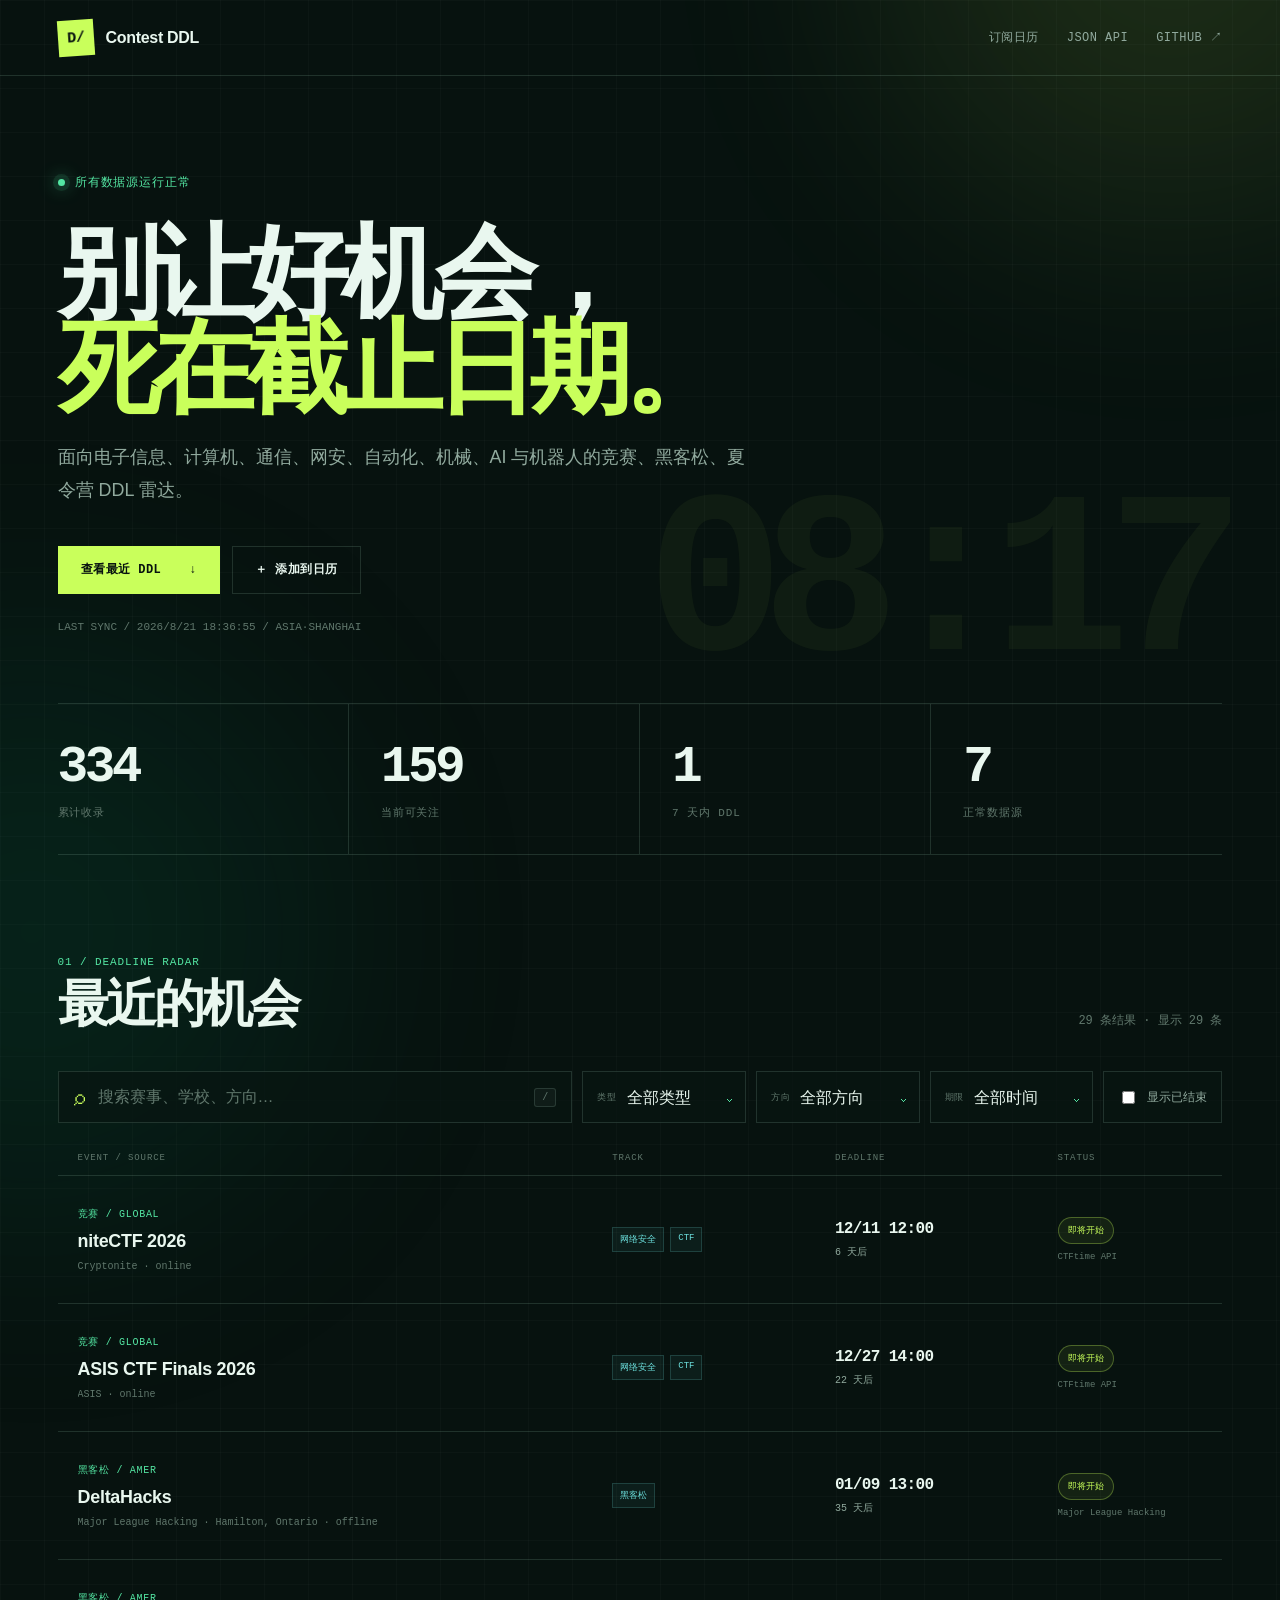
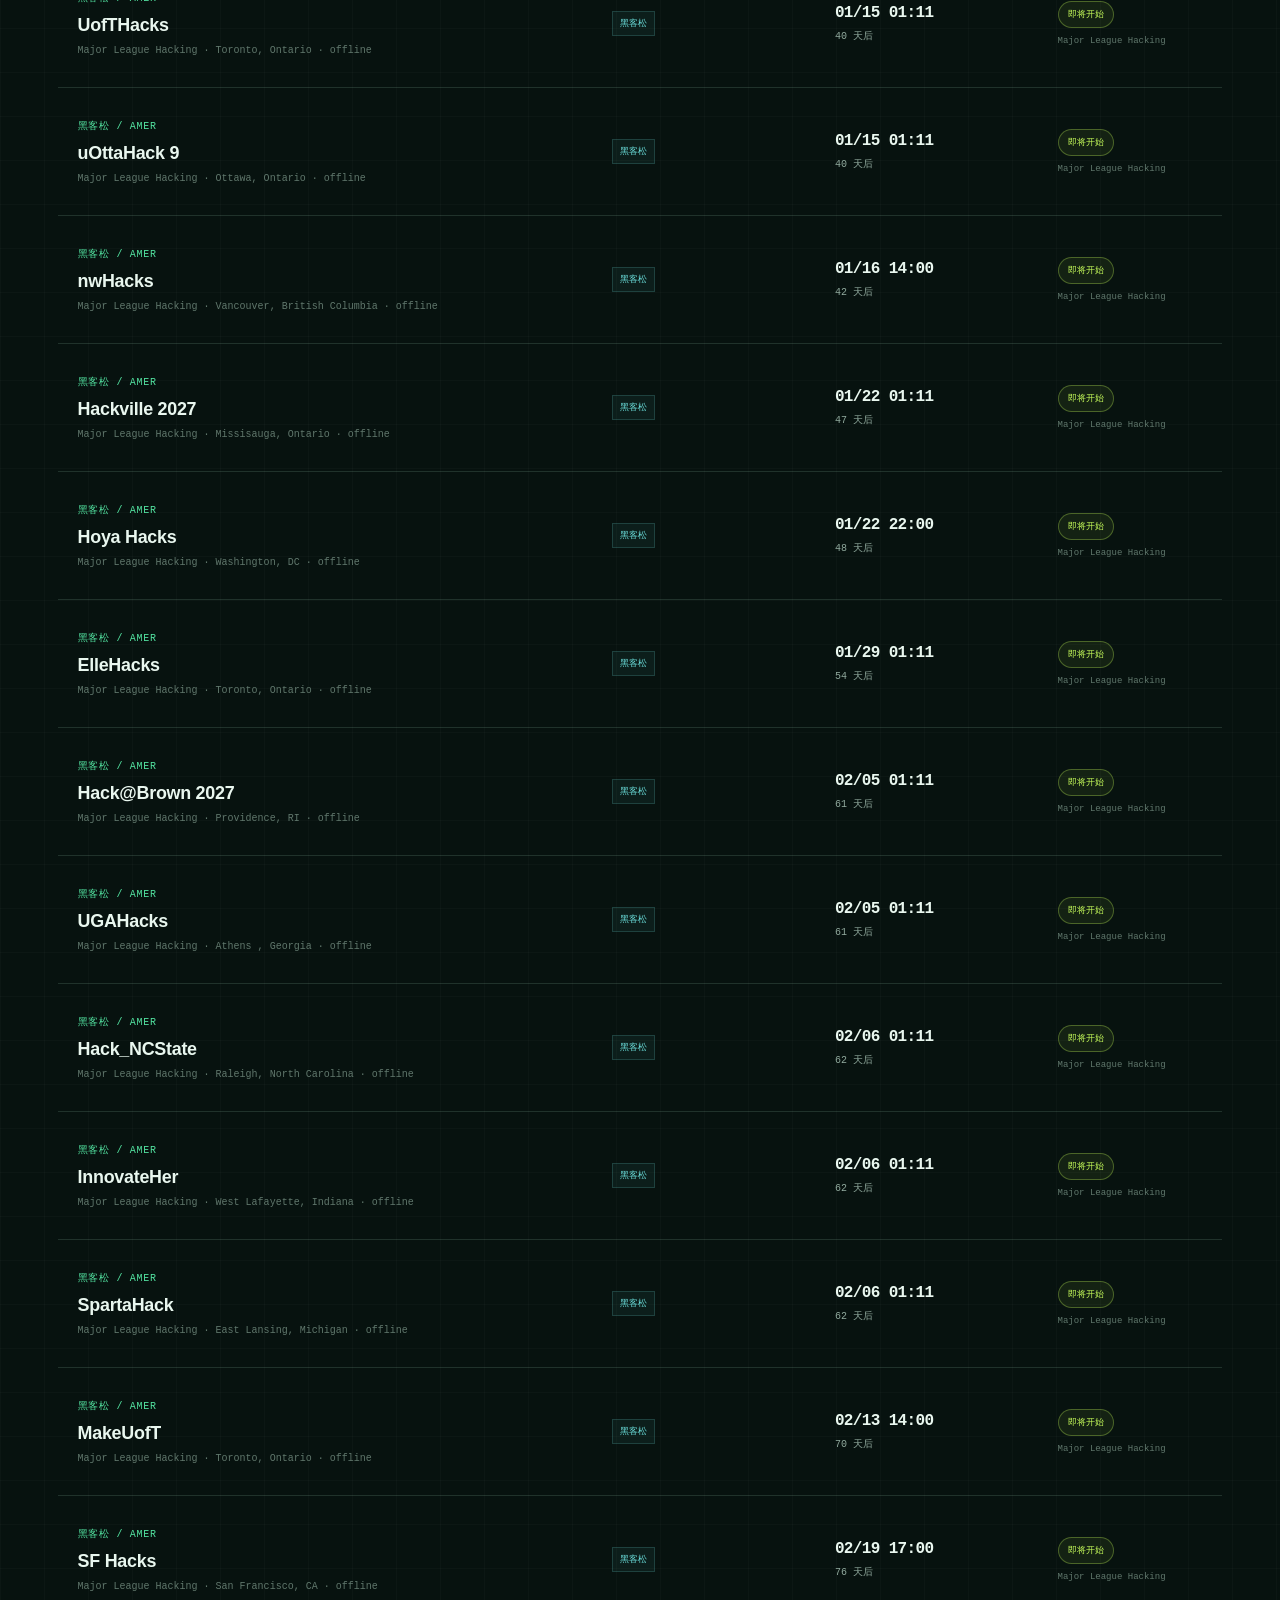
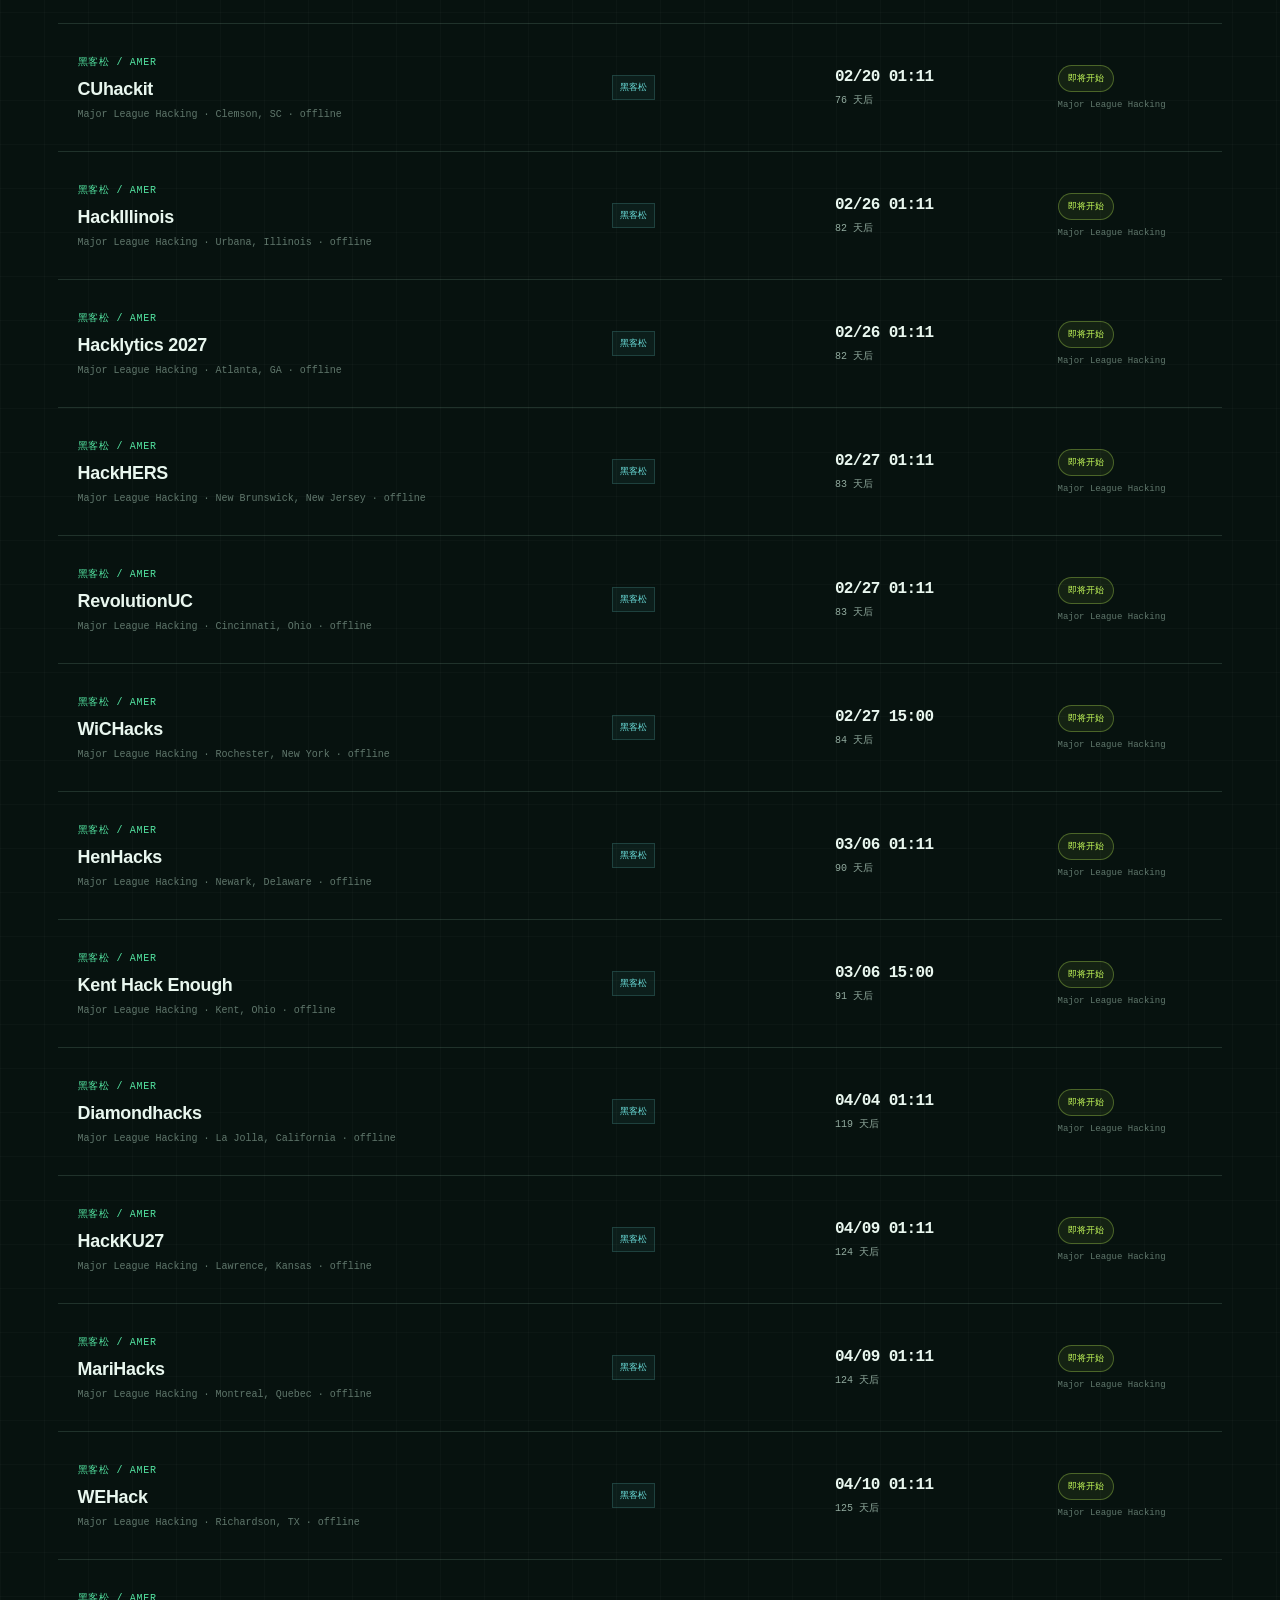
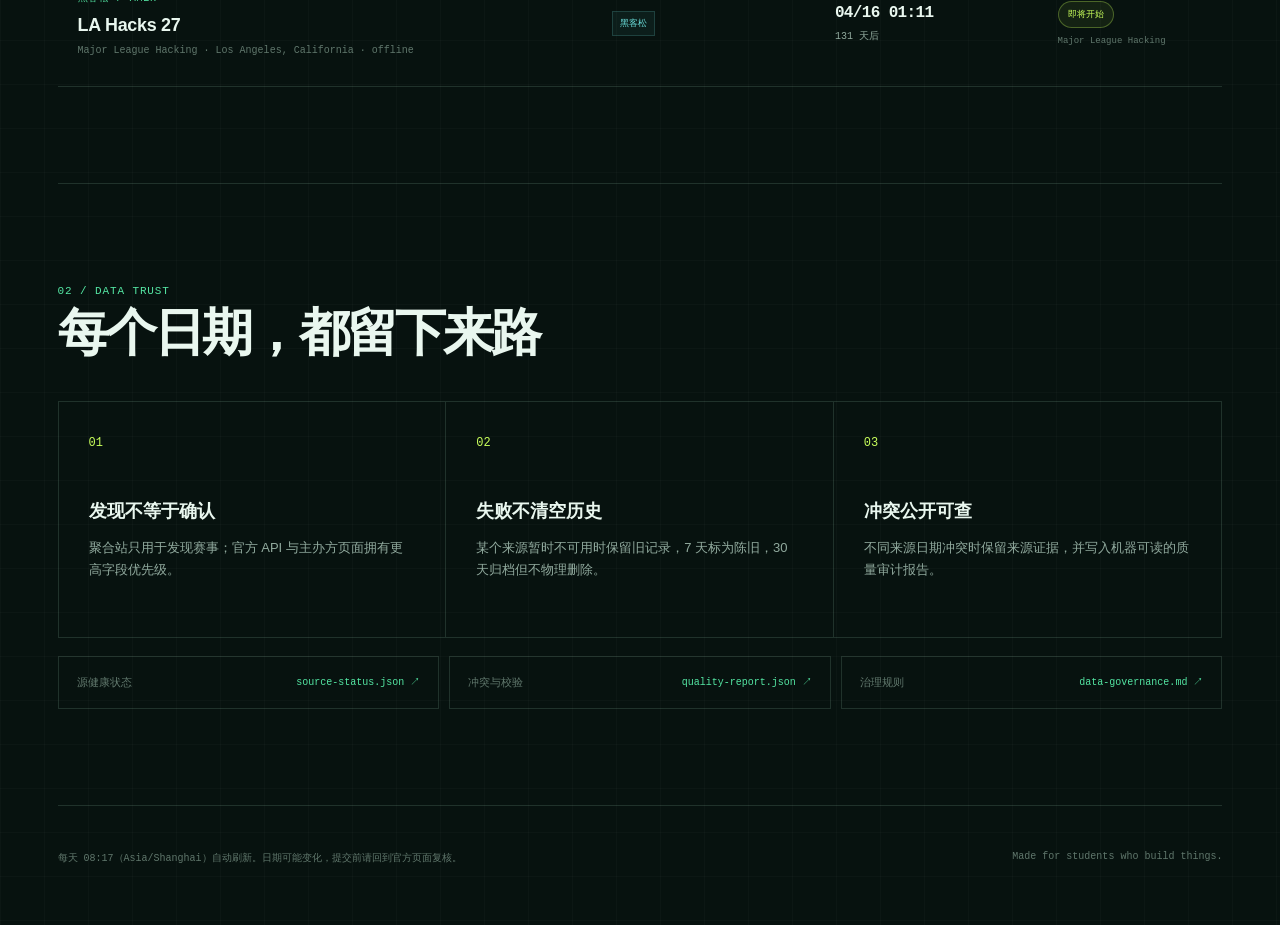
==== index.html @ b9a26fd8 "feat: launch daily contest deadline radar" ====
<!doctype html>
<html lang="zh-CN">
<head>
  <meta charset="utf-8">
  <meta name="viewport" content="width=device-width, initial-scale=1">
  <meta name="description" content="大学生工科竞赛、黑客松、保研夏令营与预推免 DDL 聚合日历，每日自动更新。">
  <meta name="theme-color" content="#071b16">
  <title>Contest DDL — 工科生的截止日期雷达</title>
  <link rel="icon" href="./assets/favicon.svg" type="image/svg+xml">
  <link rel="stylesheet" href="./assets/style.css">
</head>
<body>
  <div class="ambient ambient-a" aria-hidden="true"></div>
  <div class="ambient ambient-b" aria-hidden="true"></div>
  <header class="topbar">
    <a class="brand" href="./" aria-label="Contest DDL 首页">
      <span class="brand-mark">D/</span>
      <span>Contest DDL</span>
    </a>
    <nav class="top-actions" aria-label="快捷链接">
      <a href="./data/competitions.ics">订阅日历</a>
      <a href="./data/competitions.json">JSON API</a>
      <a href="https://github.com/Nemoyuzx/contest-ddl" target="_blank" rel="noreferrer">GitHub ↗</a>
    </nav>
  </header>

  <main>
    <section class="hero">
      <div class="eyebrow"><span class="live-dot"></span><span id="healthText">正在连接数据源</span></div>
      <h1>别让好机会，<br><em>死在截止日期。</em></h1>
      <p>面向电子信息、计算机、通信、网安、自动化、机械、AI 与机器人的竞赛、黑客松、夏令营 DDL 雷达。</p>
      <div class="hero-actions">
        <a class="button button-primary" href="#events">查看最近 DDL <span>↓</span></a>
        <a class="button button-ghost" href="./data/competitions.ics">＋ 添加到日历</a>
      </div>
      <div class="updated" id="updatedAt">数据载入中…</div>
    </section>

    <section class="metrics" aria-label="数据概览">
      <article><strong id="totalMetric">—</strong><span>累计收录</span></article>
      <article><strong id="activeMetric">—</strong><span>当前可关注</span></article>
      <article><strong id="weekMetric">—</strong><span>7 天内 DDL</span></article>
      <article><strong id="sourceMetric">—</strong><span>正常数据源</span></article>
    </section>

    <section class="workspace" id="events">
      <div class="section-heading">
        <div>
          <span class="section-index">01 / DEADLINE RADAR</span>
          <h2>最近的机会</h2>
        </div>
        <p id="resultCount">正在整理日程…</p>
      </div>

      <div class="controls" role="search">
        <label class="search-box">
          <span aria-hidden="true">⌕</span>
          <input id="searchInput" type="search" placeholder="搜索赛事、学校、方向…" autocomplete="off">
          <kbd>/</kbd>
        </label>
        <label class="select-wrap"><span>类型</span><select id="typeFilter"><option value="all">全部类型</option></select></label>
        <label class="select-wrap"><span>方向</span><select id="categoryFilter"><option value="all">全部方向</option></select></label>
        <label class="select-wrap"><span>期限</span><select id="windowFilter"><option value="all">全部时间</option><option value="7">7 天内</option><option value="30">30 天内</option><option value="90">90 天内</option></select></label>
        <label class="check-wrap"><input id="expiredToggle" type="checkbox"><span>显示已结束</span></label>
      </div>

      <div class="timeline-head" aria-hidden="true">
        <span>EVENT / SOURCE</span><span>TRACK</span><span>DEADLINE</span><span>STATUS</span>
      </div>
      <div class="event-list" id="eventList" aria-live="polite"></div>
      <button class="load-more" id="loadMore" type="button" hidden>显示更多</button>
      <div class="empty-state" id="emptyState" hidden>
        <span>∅</span><h3>没有符合条件的事件</h3><p>试试放宽期限或换一个关键词。</p>
      </div>
    </section>

    <section class="trust">
      <div class="section-heading">
        <div><span class="section-index">02 / DATA TRUST</span><h2>每个日期，都留下来路</h2></div>
      </div>
      <div class="trust-grid">
        <article><span>01</span><h3>发现不等于确认</h3><p>聚合站只用于发现赛事；官方 API 与主办方页面拥有更高字段优先级。</p></article>
        <article><span>02</span><h3>失败不清空历史</h3><p>某个来源暂时不可用时保留旧记录，7 天标为陈旧，30 天归档但不物理删除。</p></article>
        <article><span>03</span><h3>冲突公开可查</h3><p>不同来源日期冲突时保留来源证据，并写入机器可读的质量审计报告。</p></article>
      </div>
      <div class="data-links">
        <a href="./data/source-status.json"><span>源健康状态</span><b>source-status.json ↗</b></a>
        <a href="./data/quality-report.json"><span>冲突与校验</span><b>quality-report.json ↗</b></a>
        <a href="./docs/data-governance.md"><span>治理规则</span><b>data-governance.md ↗</b></a>
      </div>
    </section>
  </main>

  <footer>
    <p>每天 08:17（Asia/Shanghai）自动刷新。日期可能变化，提交前请回到官方页面复核。</p>
    <p>Made for students who build things.</p>
  </footer>

  <template id="eventTemplate">
    <article class="event-row">
      <div class="event-main"><div class="event-kicker"></div><h3><a target="_blank" rel="noreferrer"></a></h3><p class="event-meta"></p></div>
      <div class="event-categories"></div>
      <div class="deadline"><strong></strong><span></span></div>
      <div class="event-state"><span class="status-pill"></span><small></small></div>
    </article>
  </template>
  <script src="./assets/app.js" defer></script>
</body>
</html>
---- assets/style.css ----
:root {
  --ink: #e9f7ef;
  --muted: #91aa9e;
  --dim: #60776c;
  --bg: #07120f;
  --panel: rgba(12, 31, 25, .72);
  --line: rgba(167, 219, 190, .16);
  --acid: #c9ff5b;
  --mint: #54e6a3;
  --cyan: #6de1df;
  --warn: #ffbf69;
  --danger: #ff7676;
  --font-sans: Inter, ui-sans-serif, -apple-system, BlinkMacSystemFont, "Segoe UI", "PingFang SC", "Microsoft YaHei", sans-serif;
  --font-mono: "SFMono-Regular", Consolas, "Liberation Mono", monospace;
}

* { box-sizing: border-box; }
html { scroll-behavior: smooth; }
body {
  margin: 0; min-height: 100vh; color: var(--ink); background: var(--bg);
  font-family: var(--font-sans); -webkit-font-smoothing: antialiased; overflow-x: hidden;
  background-image: linear-gradient(rgba(255,255,255,.018) 1px, transparent 1px), linear-gradient(90deg, rgba(255,255,255,.018) 1px, transparent 1px);
  background-size: 44px 44px;
}
a { color: inherit; text-decoration: none; }
button, input, select { font: inherit; }
.ambient { position: fixed; width: 45vw; height: 45vw; border-radius: 50%; filter: blur(130px); opacity: .11; pointer-events: none; z-index: -1; }
.ambient-a { background: var(--acid); top: -28vw; right: -14vw; }
.ambient-b { background: #00a873; bottom: -25vw; left: -20vw; }

.topbar { height: 76px; max-width: 1440px; margin: 0 auto; padding: 0 4.5vw; display: flex; align-items: center; justify-content: space-between; border-bottom: 1px solid var(--line); }
.brand { display: flex; align-items: center; gap: 12px; font-weight: 720; letter-spacing: -.02em; }
.brand-mark { display: grid; place-items: center; width: 36px; height: 36px; color: #07120f; background: var(--acid); font: 800 15px var(--font-mono); transform: rotate(-4deg); }
.top-actions { display: flex; align-items: center; gap: 28px; color: var(--muted); font: 12px var(--font-mono); text-transform: uppercase; letter-spacing: .04em; }
.top-actions a:hover { color: var(--acid); }

main { max-width: 1440px; margin: 0 auto; padding: 0 4.5vw; }
.hero { min-height: 610px; padding: 96px 0 70px; border-bottom: 1px solid var(--line); position: relative; }
.hero::after { content: "08:17"; position: absolute; right: 0; bottom: 28px; color: rgba(201,255,91,.045); font: 800 clamp(7rem, 18vw, 18rem)/.75 var(--font-mono); letter-spacing: -.1em; z-index: -1; }
.eyebrow { display: inline-flex; align-items: center; gap: 10px; color: var(--mint); font: 12px var(--font-mono); letter-spacing: .08em; text-transform: uppercase; }
.live-dot { width: 7px; height: 7px; background: var(--mint); border-radius: 50%; box-shadow: 0 0 0 5px rgba(84,230,163,.1), 0 0 18px var(--mint); animation: pulse 2.3s infinite; }
@keyframes pulse { 50% { opacity: .45; box-shadow: 0 0 0 9px transparent; } }
.hero h1 { max-width: 900px; margin: 34px 0 26px; font-size: clamp(3.8rem, 8vw, 8.8rem); line-height: .93; letter-spacing: -.075em; font-weight: 730; }
.hero h1 em { color: var(--acid); font-style: normal; }
.hero > p { max-width: 690px; margin: 0; color: var(--muted); font-size: clamp(1rem, 1.4vw, 1.28rem); line-height: 1.8; }
.hero-actions { display: flex; flex-wrap: wrap; gap: 12px; margin-top: 40px; }
.button { min-height: 48px; display: inline-flex; align-items: center; justify-content: center; gap: 28px; padding: 0 22px; border: 1px solid var(--line); font: 700 12px var(--font-mono); letter-spacing: .04em; text-transform: uppercase; transition: .2s ease; }
.button-primary { color: #07120f; background: var(--acid); border-color: var(--acid); }
.button-primary:hover { background: #dcff92; transform: translateY(-2px); }
.button-ghost:hover { border-color: var(--acid); color: var(--acid); }
.updated { margin-top: 27px; color: var(--dim); font: 11px var(--font-mono); }

.metrics { display: grid; grid-template-columns: repeat(4, 1fr); border-bottom: 1px solid var(--line); }
.metrics article { padding: 38px 0 34px; border-right: 1px solid var(--line); }
.metrics article:not(:first-child) { padding-left: 32px; }
.metrics article:last-child { border: 0; }
.metrics strong { display: block; font: 600 clamp(2rem, 4vw, 4.4rem)/1 var(--font-mono); letter-spacing: -.07em; }
.metrics span { display: block; margin-top: 12px; color: var(--dim); font: 11px var(--font-mono); text-transform: uppercase; letter-spacing: .08em; }

.workspace, .trust { padding: 96px 0; border-bottom: 1px solid var(--line); }
.section-heading { display: flex; align-items: end; justify-content: space-between; gap: 24px; margin-bottom: 42px; }
.section-index { color: var(--mint); font: 11px var(--font-mono); letter-spacing: .08em; }
.section-heading h2 { margin: 9px 0 0; font-size: clamp(2.3rem, 4vw, 4.5rem); line-height: 1; letter-spacing: -.055em; }
.section-heading > p { margin: 0; color: var(--dim); font: 12px var(--font-mono); }
.controls { display: grid; grid-template-columns: minmax(280px, 2.2fr) repeat(3, minmax(135px, .7fr)) auto; gap: 10px; margin-bottom: 30px; }
.search-box, .select-wrap, .check-wrap { min-height: 52px; border: 1px solid var(--line); background: rgba(8,22,18,.75); }
.search-box { display: flex; align-items: center; padding: 0 15px; gap: 11px; }
.search-box > span { color: var(--acid); font-size: 22px; }
.search-box input { flex: 1; min-width: 0; color: var(--ink); background: none; border: 0; outline: 0; }
.search-box input::placeholder { color: var(--dim); }
kbd { padding: 3px 7px; color: var(--dim); background: rgba(255,255,255,.035); border: 1px solid var(--line); border-radius: 3px; font: 10px var(--font-mono); }
.select-wrap { position: relative; display: grid; grid-template-columns: auto 1fr; align-items: center; padding-left: 14px; }
.select-wrap span { color: var(--dim); font: 9px var(--font-mono); text-transform: uppercase; letter-spacing: .08em; }
.select-wrap select { width: 100%; height: 50px; padding: 0 26px 0 10px; color: var(--ink); background: transparent; border: 0; outline: 0; appearance: none; cursor: pointer; }
.select-wrap::after { content: "⌄"; position: absolute; right: 12px; color: var(--mint); pointer-events: none; }
.check-wrap { display: flex; align-items: center; gap: 9px; padding: 0 14px; color: var(--muted); white-space: nowrap; font-size: 12px; cursor: pointer; }
.check-wrap input { accent-color: var(--acid); }
.timeline-head, .event-row { display: grid; grid-template-columns: minmax(300px, 2.3fr) minmax(140px, .9fr) minmax(170px, .9fr) minmax(120px, .65fr); gap: 22px; align-items: center; }
.timeline-head { padding: 0 20px 12px; color: var(--dim); font: 9px var(--font-mono); letter-spacing: .1em; }
.event-row { min-height: 128px; padding: 24px 20px; border-top: 1px solid var(--line); position: relative; transition: background .2s ease, transform .2s ease; }
.event-row:last-child { border-bottom: 1px solid var(--line); }
.event-row::before { content: ""; position: absolute; left: 0; top: 0; bottom: 0; width: 2px; background: transparent; }
.event-row:hover { background: rgba(201,255,91,.035); transform: translateX(4px); }
.event-row:hover::before { background: var(--acid); }
.event-kicker { margin-bottom: 8px; color: var(--mint); font: 10px var(--font-mono); text-transform: uppercase; letter-spacing: .07em; }
.event-main h3 { margin: 0; font-size: clamp(1rem, 1.4vw, 1.22rem); line-height: 1.35; letter-spacing: -.015em; }
.event-main h3 a:hover { color: var(--acid); }
.event-meta { margin: 8px 0 0; color: var(--dim); font: 10px var(--font-mono); white-space: nowrap; overflow: hidden; text-overflow: ellipsis; }
.event-categories { display: flex; flex-wrap: wrap; gap: 6px; }
.tag { padding: 5px 7px; color: var(--cyan); background: rgba(109,225,223,.06); border: 1px solid rgba(109,225,223,.18); font: 9px var(--font-mono); }
.deadline strong { display: block; font: 620 16px var(--font-mono); letter-spacing: -.04em; }
.deadline span { display: block; margin-top: 7px; color: var(--muted); font: 10px var(--font-mono); }
.status-pill { display: inline-flex; padding: 6px 9px; border-radius: 99px; color: var(--muted); background: rgba(145,170,158,.08); border: 1px solid rgba(145,170,158,.15); font: 9px var(--font-mono); text-transform: uppercase; }
.status-pill.open, .status-pill.ongoing { color: var(--acid); border-color: rgba(201,255,91,.3); background: rgba(201,255,91,.07); }
.status-pill.urgent { color: var(--danger); border-color: rgba(255,118,118,.3); background: rgba(255,118,118,.07); }
.event-state small { display: block; margin-top: 8px; color: var(--dim); font: 9px var(--font-mono); }
.load-more { width: 100%; margin-top: 18px; min-height: 50px; color: var(--muted); background: transparent; border: 1px solid var(--line); cursor: pointer; font: 11px var(--font-mono); }
.load-more:hover { color: var(--acid); border-color: var(--acid); }
.empty-state { padding: 80px 20px; border: 1px solid var(--line); text-align: center; }
.empty-state > span { color: var(--acid); font: 48px var(--font-mono); }
.empty-state h3 { margin: 18px 0 8px; }
.empty-state p { color: var(--dim); }

.trust-grid { display: grid; grid-template-columns: repeat(3, 1fr); border: 1px solid var(--line); }
.trust-grid article { min-height: 235px; padding: 30px; border-right: 1px solid var(--line); }
.trust-grid article:last-child { border: 0; }
.trust-grid article > span { color: var(--acid); font: 12px var(--font-mono); }
.trust-grid h3 { margin: 48px 0 14px; font-size: 1.15rem; }
.trust-grid p { margin: 0; color: var(--muted); font-size: 13px; line-height: 1.75; }
.data-links { display: grid; grid-template-columns: repeat(3, 1fr); margin-top: 18px; gap: 10px; }
.data-links a { padding: 18px; display: flex; align-items: center; justify-content: space-between; border: 1px solid var(--line); }
.data-links a:hover { border-color: var(--acid); }
.data-links span { color: var(--dim); font-size: 11px; }
.data-links b { color: var(--mint); font: 10px var(--font-mono); }
footer { max-width: 1440px; margin: 0 auto; padding: 35px 4.5vw 50px; display: flex; justify-content: space-between; gap: 24px; color: var(--dim); font: 10px var(--font-mono); }
.not-found { min-height: 100vh; padding: 12vh 6vw; display: flex; flex-direction: column; justify-content: center; align-items: flex-start; }
.not-found > span { color: var(--mint); font: 12px var(--font-mono); }
.not-found h1 { margin: 25px 0 8px; font-size: clamp(3rem, 8vw, 8rem); letter-spacing: -.07em; }
.not-found p { color: var(--muted); margin-bottom: 32px; }

@media (max-width: 980px) {
  .controls { grid-template-columns: 1fr 1fr 1fr; }
  .search-box { grid-column: 1 / -1; }
  .check-wrap { justify-content: center; }
  .timeline-head { display: none; }
  .event-row { grid-template-columns: minmax(0, 1.6fr) 1fr; }
  .event-categories { grid-column: 1; }
  .deadline { grid-column: 2; grid-row: 1; }
  .event-state { grid-column: 2; grid-row: 2; }
  .data-links { grid-template-columns: 1fr; }
}
@media (max-width: 680px) {
  .topbar { height: auto; min-height: 68px; padding-top: 12px; padding-bottom: 12px; }
  .top-actions { gap: 13px; }
  .top-actions a:first-child { display: none; }
  .hero { min-height: auto; padding: 72px 0 60px; }
  .hero h1 { font-size: clamp(3.2rem, 15vw, 5.4rem); }
  .metrics { grid-template-columns: 1fr 1fr; }
  .metrics article { border-bottom: 1px solid var(--line); padding: 24px 0 !important; }
  .metrics article:nth-child(2n) { padding-left: 20px !important; border-right: 0; }
  .workspace, .trust { padding: 68px 0; }
  .section-heading { align-items: flex-start; flex-direction: column; }
  .controls { grid-template-columns: 1fr 1fr; }
  .search-box { grid-column: 1 / -1; }
  .check-wrap { grid-column: 1 / -1; }
  .event-row { display: grid; grid-template-columns: 1fr auto; gap: 18px 12px; padding: 22px 8px; }
  .event-main { grid-column: 1 / -1; }
  .event-categories { grid-column: 1; grid-row: 2; }
  .deadline { grid-column: 2; grid-row: 2; text-align: right; }
  .event-state { grid-column: 1 / -1; grid-row: 3; display: flex; align-items: center; justify-content: space-between; }
  .event-state small { margin: 0; }
  .trust-grid { grid-template-columns: 1fr; }
  .trust-grid article { min-height: 190px; border-right: 0; border-bottom: 1px solid var(--line); }
  .trust-grid h3 { margin-top: 32px; }
  footer { flex-direction: column; }
}
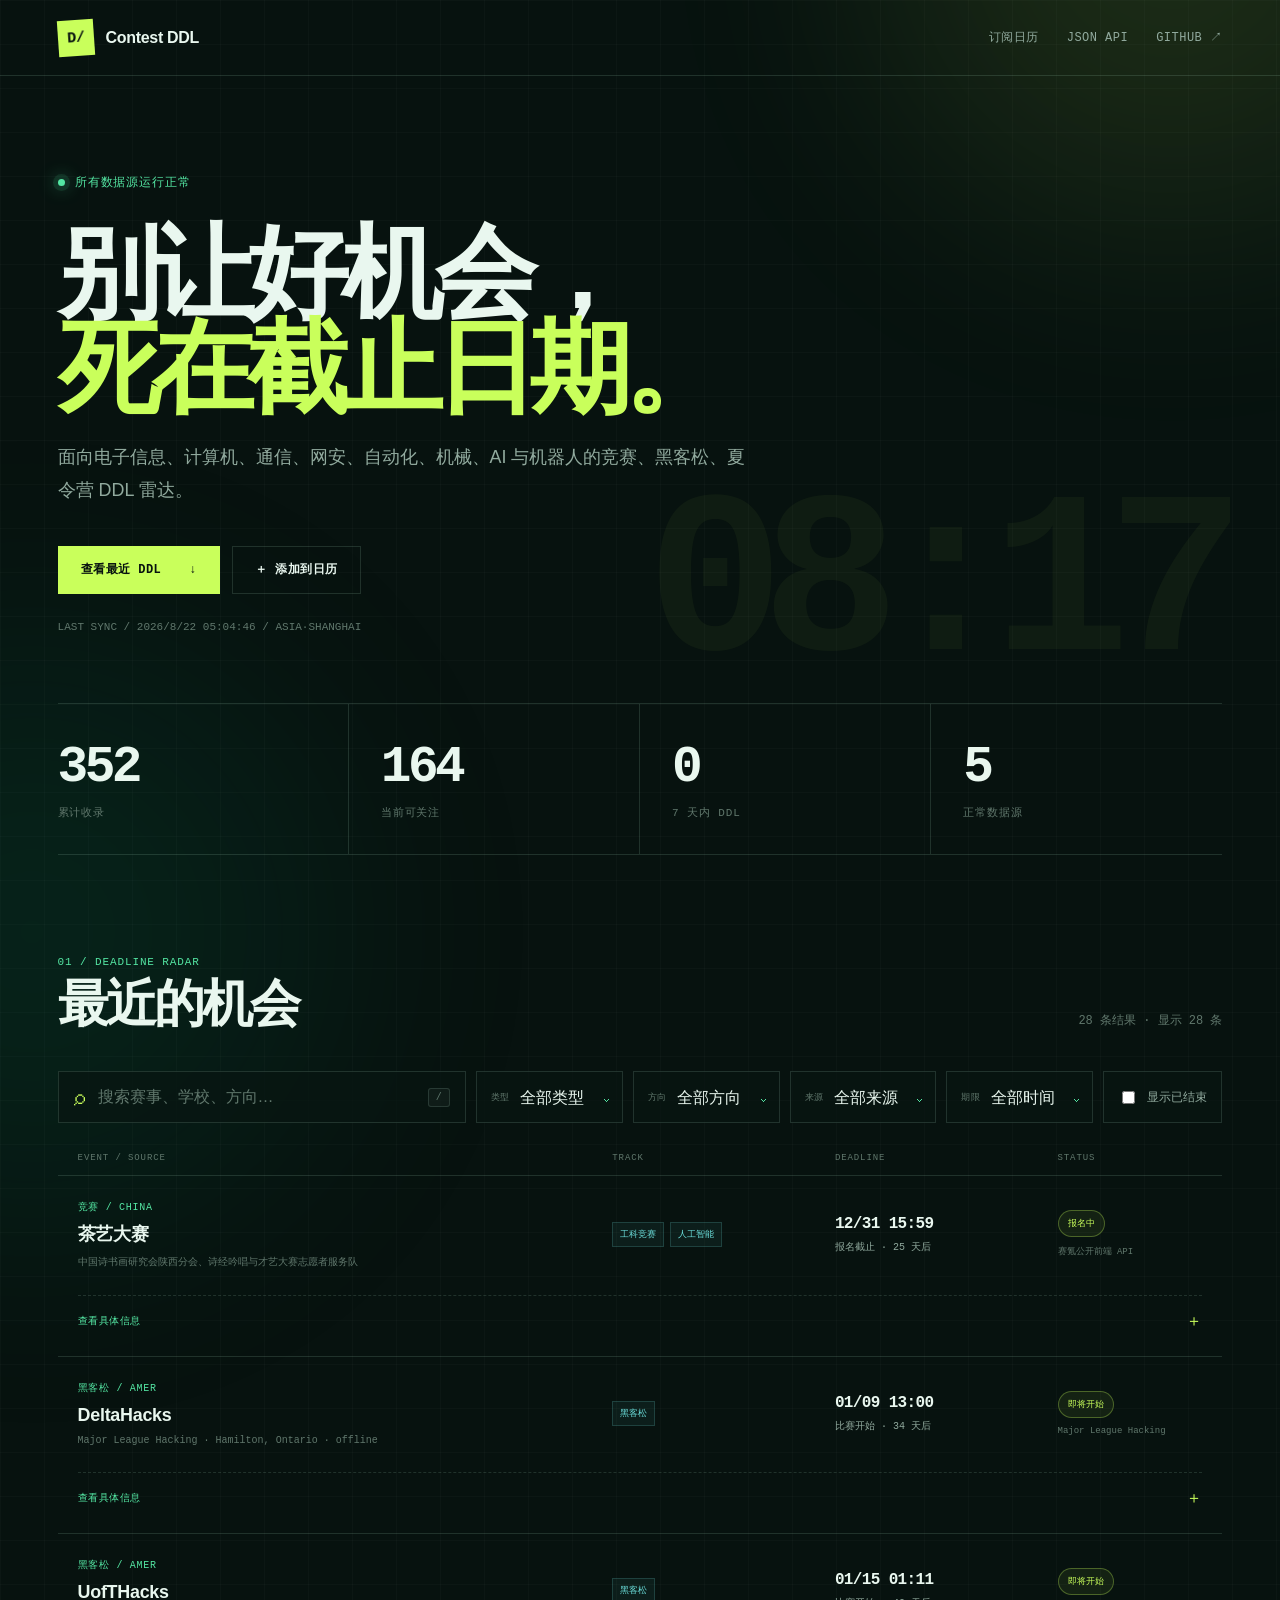
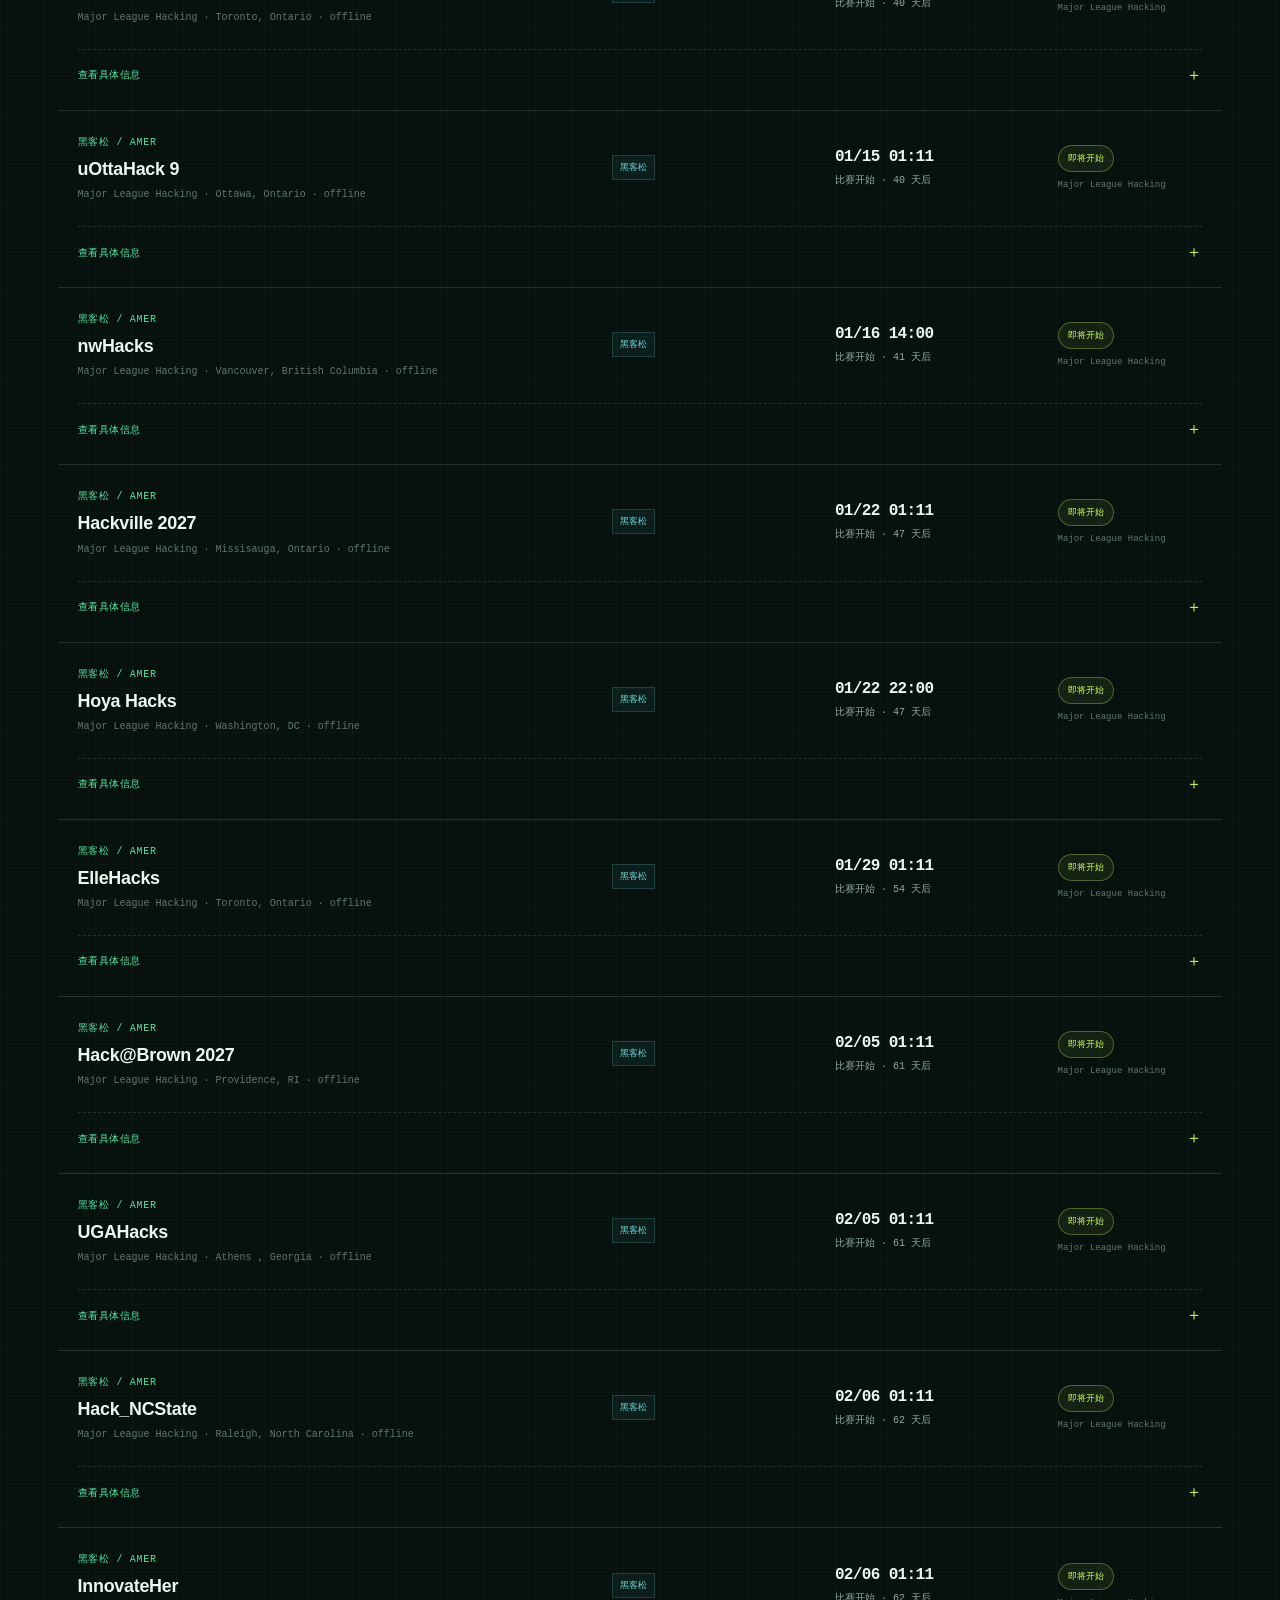
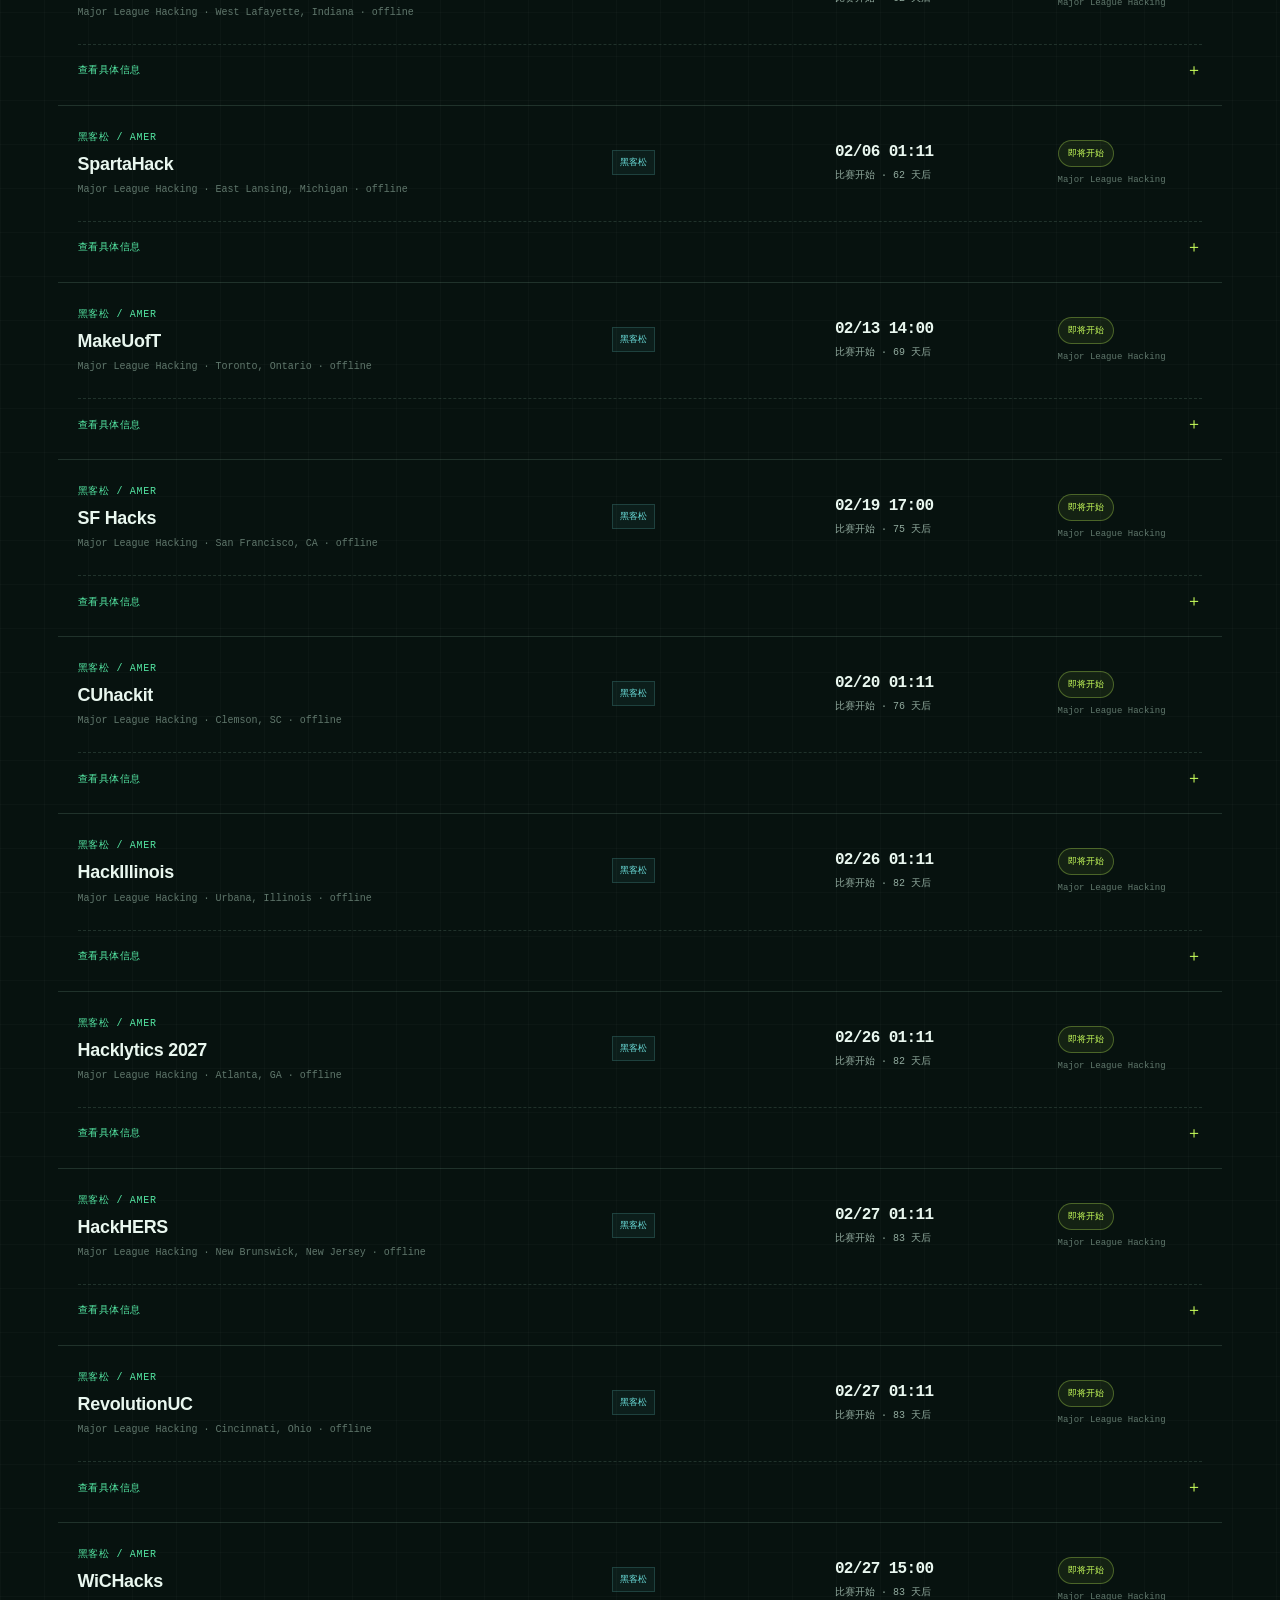
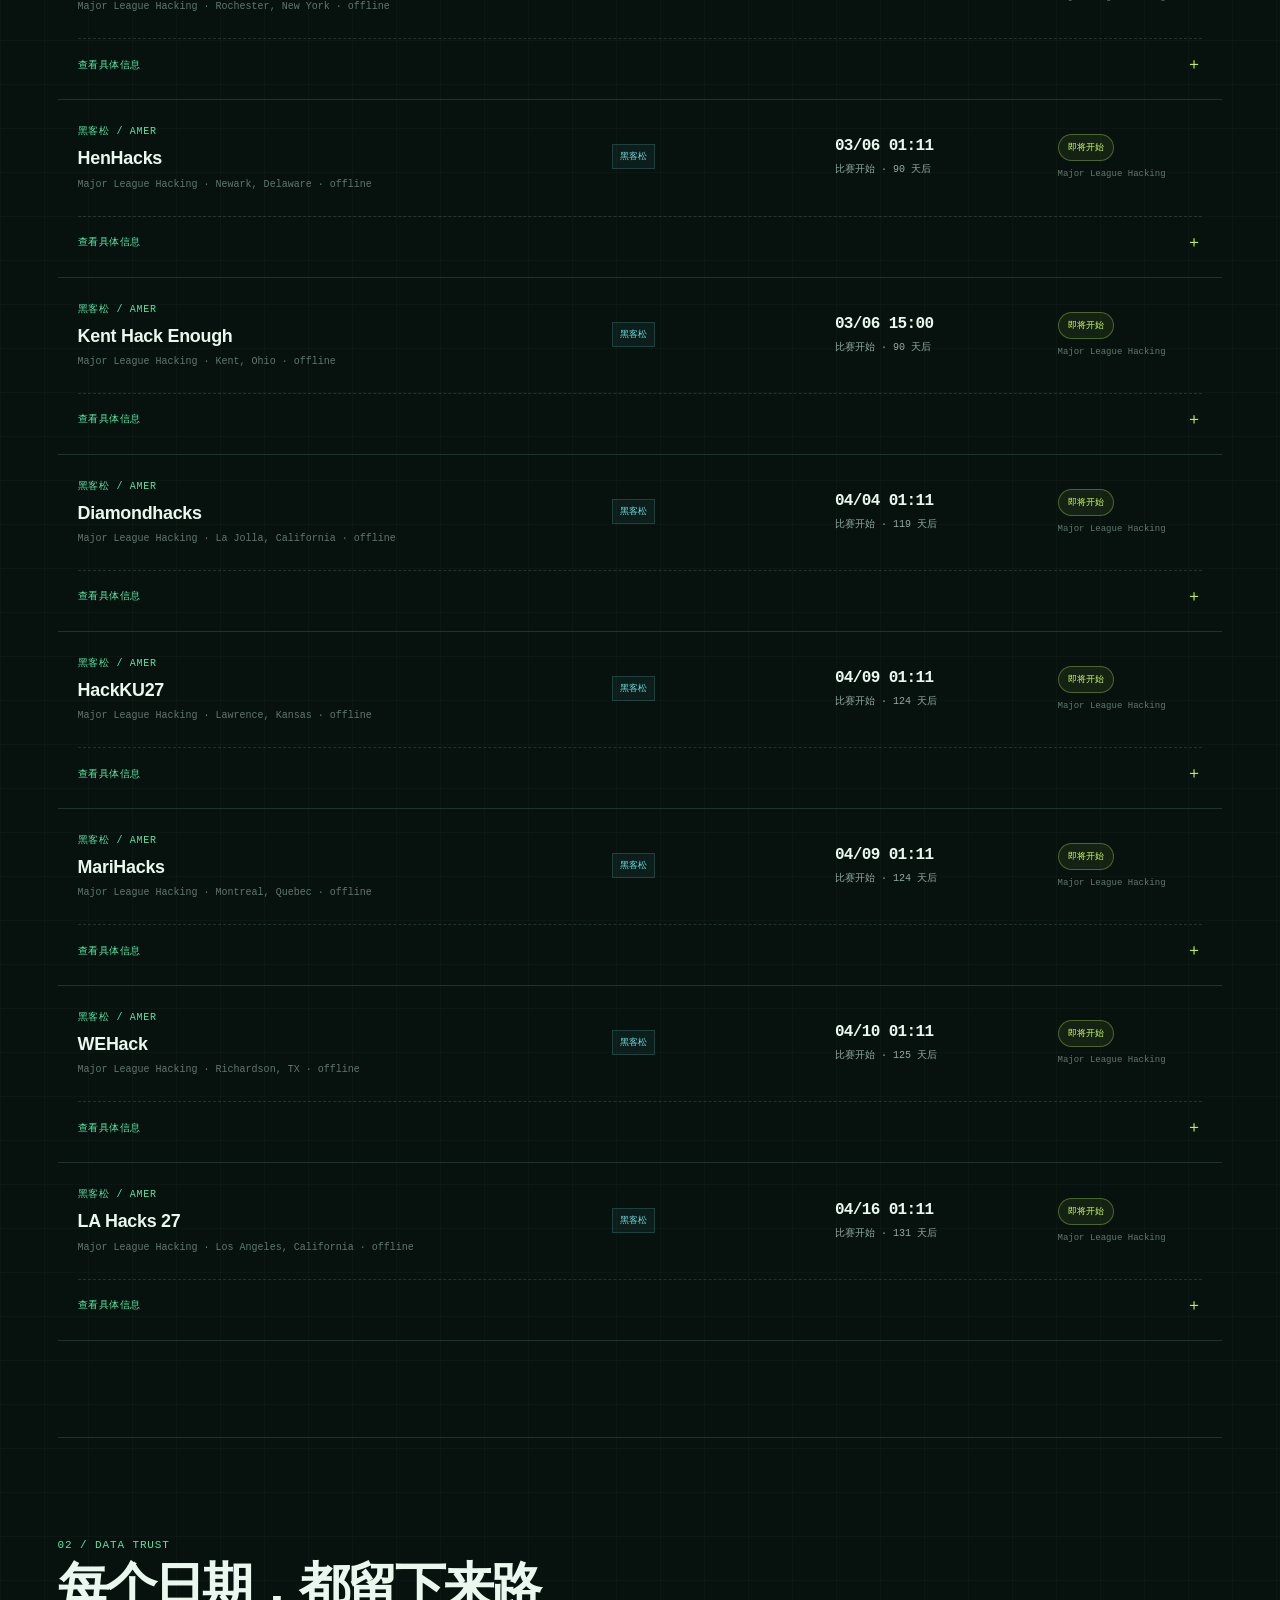
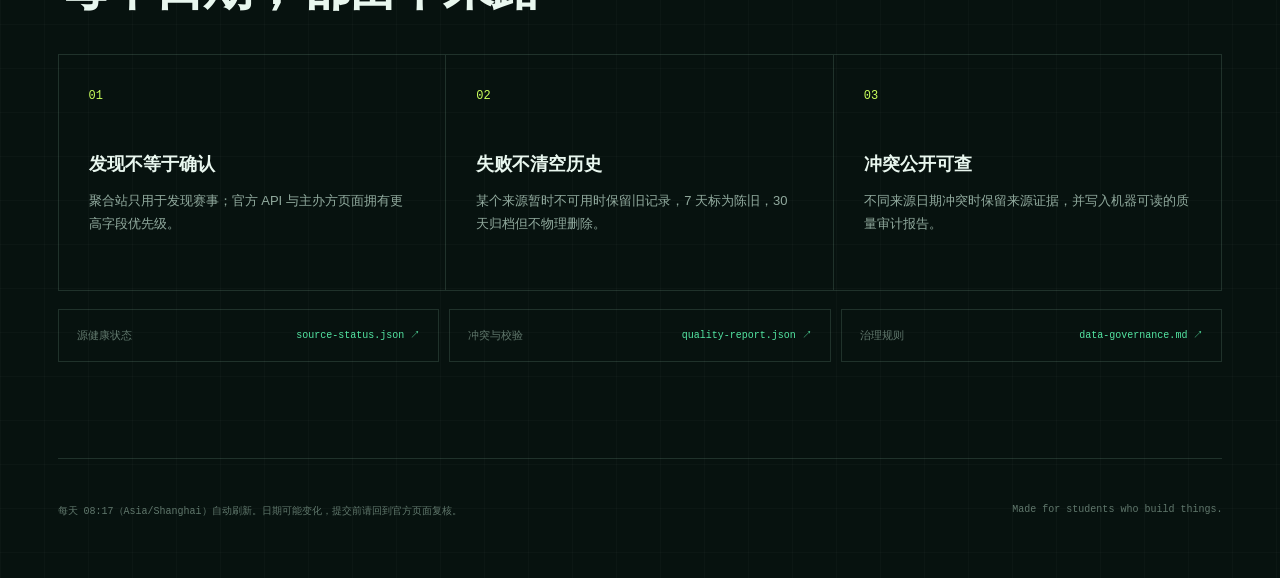
==== commit 29f4e8a6: "feat: ingest rich Saikr competition details" ====
--- a/index.html
+++ b/index.html
@@ -60,6 +60,7 @@
         </label>
         <label class="select-wrap"><span>类型</span><select id="typeFilter"><option value="all">全部类型</option></select></label>
         <label class="select-wrap"><span>方向</span><select id="categoryFilter"><option value="all">全部方向</option></select></label>
+        <label class="select-wrap"><span>来源</span><select id="sourceFilter"><option value="all">全部来源</option></select></label>
         <label class="select-wrap"><span>期限</span><select id="windowFilter"><option value="all">全部时间</option><option value="7">7 天内</option><option value="30">30 天内</option><option value="90">90 天内</option></select></label>
         <label class="check-wrap"><input id="expiredToggle" type="checkbox"><span>显示已结束</span></label>
       </div>
@@ -102,6 +103,17 @@
       <div class="event-categories"></div>
       <div class="deadline"><strong></strong><span></span></div>
       <div class="event-state"><span class="status-pill"></span><small></small></div>
+      <details class="event-details" hidden>
+        <summary>查看具体信息 <span>＋</span></summary>
+        <div class="detail-grid">
+          <section class="description-block" hidden><h4>赛事介绍</h4><p></p></section>
+          <section class="eligibility-block" hidden><h4>参赛对象</h4><p></p></section>
+          <section class="timeline-block" hidden><h4>关键时间</h4><dl></dl></section>
+          <section class="schedule-block" hidden><h4>分阶段赛程</h4><div></div></section>
+          <section class="attachments-block" hidden><h4>附件</h4><div></div></section>
+          <section class="evidence-block" hidden><h4>数据来源</h4><div></div><p></p></section>
+        </div>
+      </details>
     </article>
   </template>
   <script src="./assets/app.js" defer></script>
--- a/assets/style.css
+++ b/assets/style.css
@@ -62,7 +62,7 @@
 .section-index { color: var(--mint); font: 11px var(--font-mono); letter-spacing: .08em; }
 .section-heading h2 { margin: 9px 0 0; font-size: clamp(2.3rem, 4vw, 4.5rem); line-height: 1; letter-spacing: -.055em; }
 .section-heading > p { margin: 0; color: var(--dim); font: 12px var(--font-mono); }
-.controls { display: grid; grid-template-columns: minmax(280px, 2.2fr) repeat(3, minmax(135px, .7fr)) auto; gap: 10px; margin-bottom: 30px; }
+.controls { display: grid; grid-template-columns: minmax(260px, 2fr) repeat(4, minmax(125px, .72fr)) auto; gap: 10px; margin-bottom: 30px; }
 .search-box, .select-wrap, .check-wrap { min-height: 52px; border: 1px solid var(--line); background: rgba(8,22,18,.75); }
 .search-box { display: flex; align-items: center; padding: 0 15px; gap: 11px; }
 .search-box > span { color: var(--acid); font-size: 22px; }
@@ -94,6 +94,30 @@
 .status-pill.open, .status-pill.ongoing { color: var(--acid); border-color: rgba(201,255,91,.3); background: rgba(201,255,91,.07); }
 .status-pill.urgent { color: var(--danger); border-color: rgba(255,118,118,.3); background: rgba(255,118,118,.07); }
 .event-state small { display: block; margin-top: 8px; color: var(--dim); font: 9px var(--font-mono); }
+.event-details { grid-column: 1 / -1; width: 100%; margin-top: 4px; border-top: 1px dashed var(--line); }
+.event-details summary { display: flex; align-items: center; justify-content: space-between; padding: 15px 0 0; color: var(--mint); cursor: pointer; list-style: none; font: 10px var(--font-mono); letter-spacing: .05em; }
+.event-details summary::-webkit-details-marker { display: none; }
+.event-details summary span { color: var(--acid); font-size: 16px; transition: transform .2s ease; }
+.event-details[open] summary span { transform: rotate(45deg); }
+.detail-grid { display: grid; grid-template-columns: repeat(2, minmax(0, 1fr)); gap: 12px; padding: 18px 0 4px; }
+.detail-grid section { min-width: 0; padding: 17px; border: 1px solid var(--line); background: rgba(2, 14, 11, .38); }
+.detail-grid section[hidden] { display: none; }
+.detail-grid h4 { margin: 0 0 12px; color: var(--acid); font: 10px var(--font-mono); letter-spacing: .06em; text-transform: uppercase; }
+.detail-grid p { margin: 0; color: var(--muted); font-size: 12px; line-height: 1.8; }
+.description-block, .evidence-block { grid-column: 1 / -1; }
+.timeline-block dl { display: grid; grid-template-columns: auto 1fr; gap: 9px 18px; margin: 0; }
+.timeline-block dt { color: var(--dim); font: 10px var(--font-mono); }
+.timeline-block dd { margin: 0; color: var(--ink); font: 11px var(--font-mono); }
+.schedule-block > div { display: grid; gap: 11px; }
+.schedule-block article { display: grid; grid-template-columns: minmax(90px, .6fr) 1fr; gap: 4px 12px; padding-bottom: 10px; border-bottom: 1px solid var(--line); }
+.schedule-block article:last-child { padding-bottom: 0; border: 0; }
+.schedule-block strong { color: var(--ink); font-size: 11px; }
+.schedule-block span { color: var(--mint); font: 9px var(--font-mono); }
+.schedule-block article p { grid-column: 1 / -1; font-size: 11px; }
+.attachments-block > div, .evidence-block > div { display: flex; flex-wrap: wrap; gap: 8px; }
+.attachments-block a, .evidence-block a { padding: 7px 9px; color: var(--cyan); border: 1px solid rgba(109,225,223,.18); font: 9px var(--font-mono); overflow-wrap: anywhere; }
+.attachments-block a:hover, .evidence-block a:hover { border-color: var(--cyan); }
+.evidence-block p { margin-top: 12px; color: var(--dim); font-size: 10px; }
 .load-more { width: 100%; margin-top: 18px; min-height: 50px; color: var(--muted); background: transparent; border: 1px solid var(--line); cursor: pointer; font: 11px var(--font-mono); }
 .load-more:hover { color: var(--acid); border-color: var(--acid); }
 .empty-state { padding: 80px 20px; border: 1px solid var(--line); text-align: center; }
@@ -127,6 +151,7 @@
   .event-categories { grid-column: 1; }
   .deadline { grid-column: 2; grid-row: 1; }
   .event-state { grid-column: 2; grid-row: 2; }
+  .event-details { grid-column: 1 / -1; grid-row: auto; }
   .data-links { grid-template-columns: 1fr; }
 }
 @media (max-width: 680px) {
@@ -149,6 +174,9 @@
   .deadline { grid-column: 2; grid-row: 2; text-align: right; }
   .event-state { grid-column: 1 / -1; grid-row: 3; display: flex; align-items: center; justify-content: space-between; }
   .event-state small { margin: 0; }
+  .event-details { grid-column: 1 / -1; grid-row: 4; }
+  .detail-grid { grid-template-columns: 1fr; }
+  .detail-grid section, .description-block, .evidence-block { grid-column: 1; }
   .trust-grid { grid-template-columns: 1fr; }
   .trust-grid article { min-height: 190px; border-right: 0; border-bottom: 1px solid var(--line); }
   .trust-grid h3 { margin-top: 32px; }
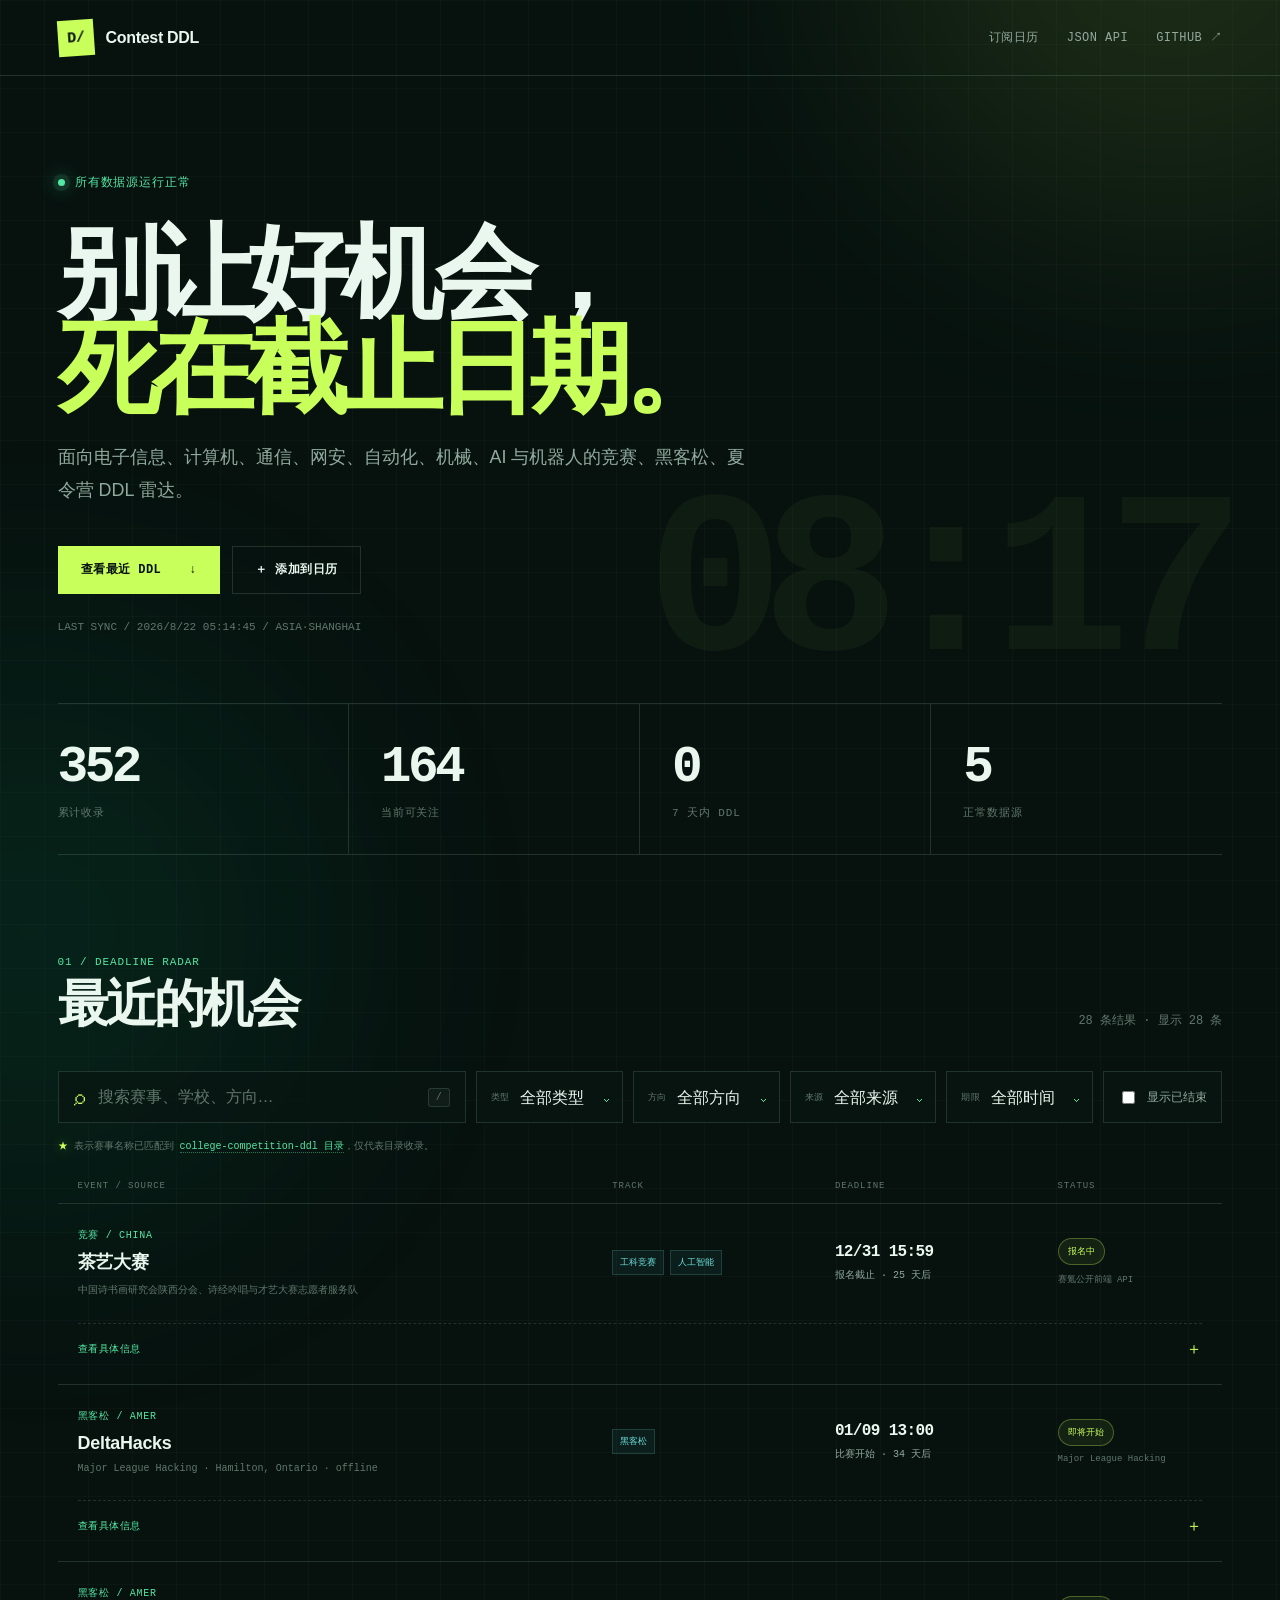
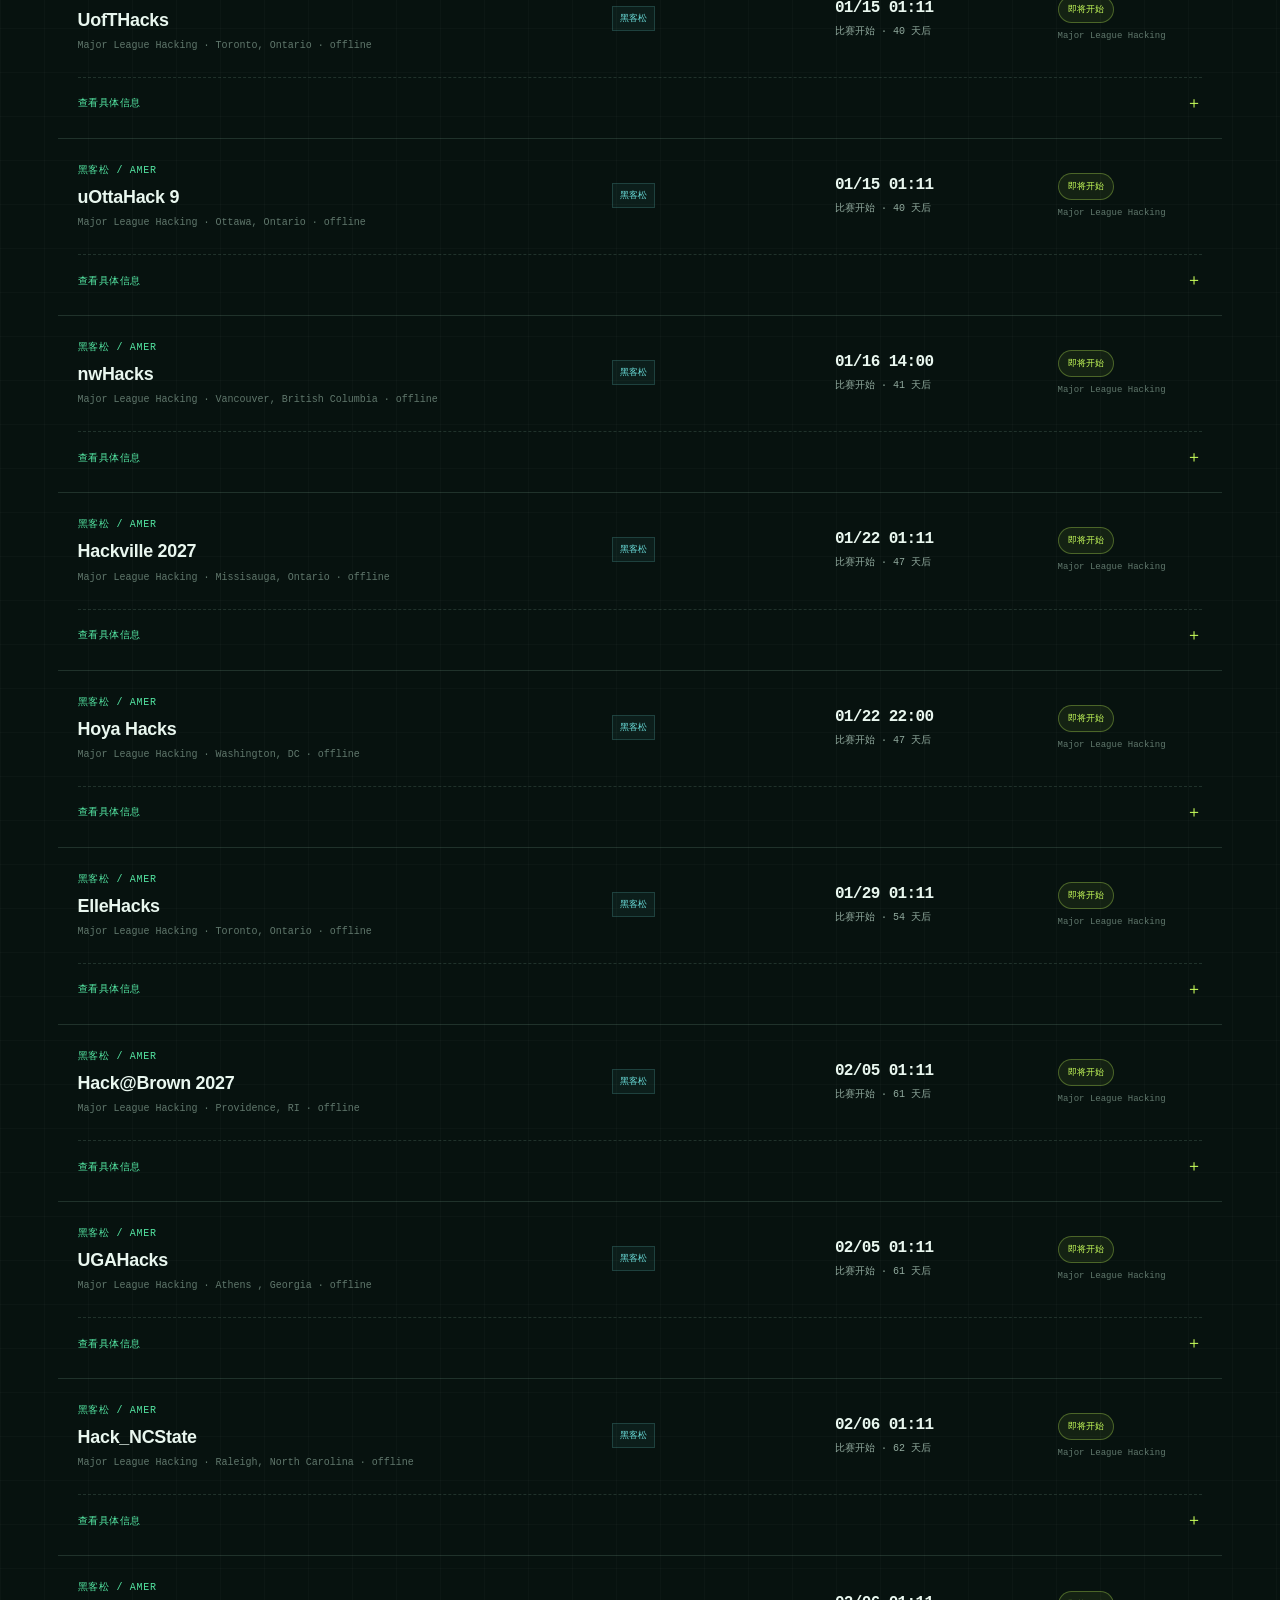
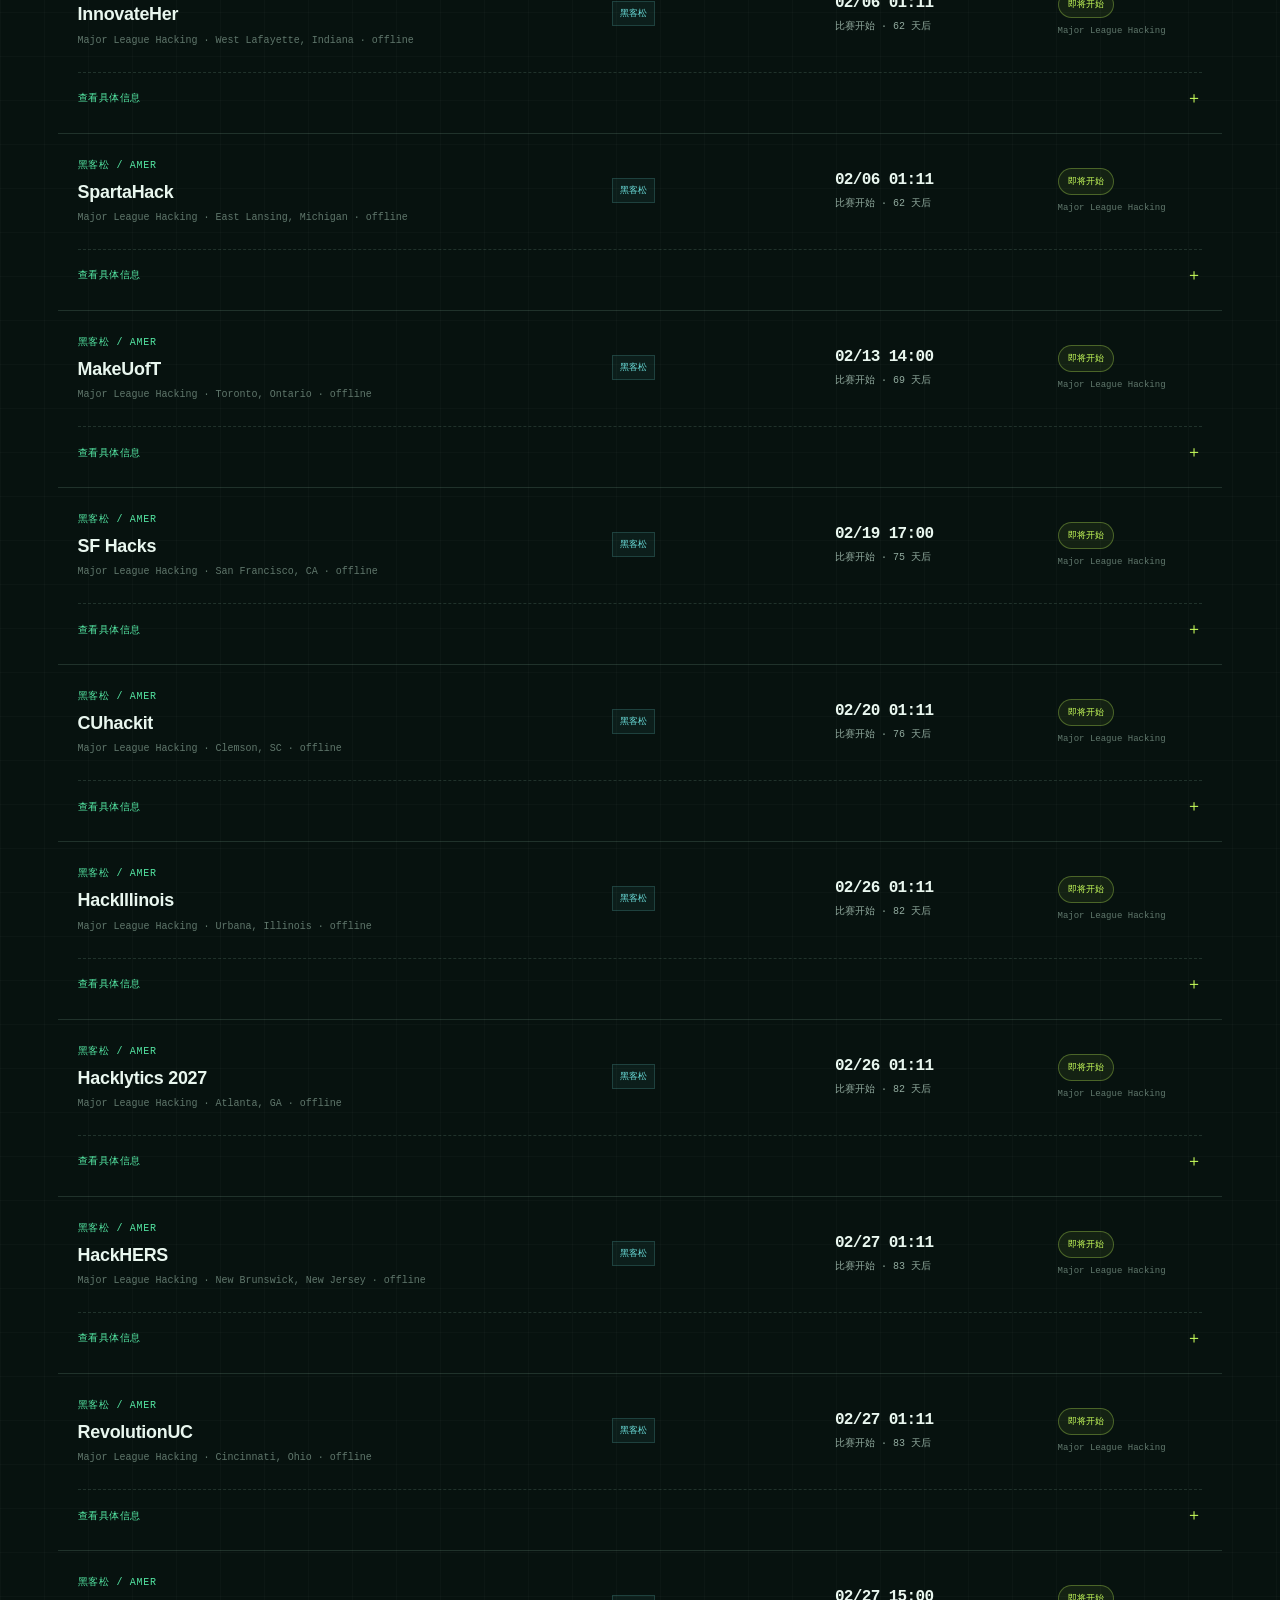
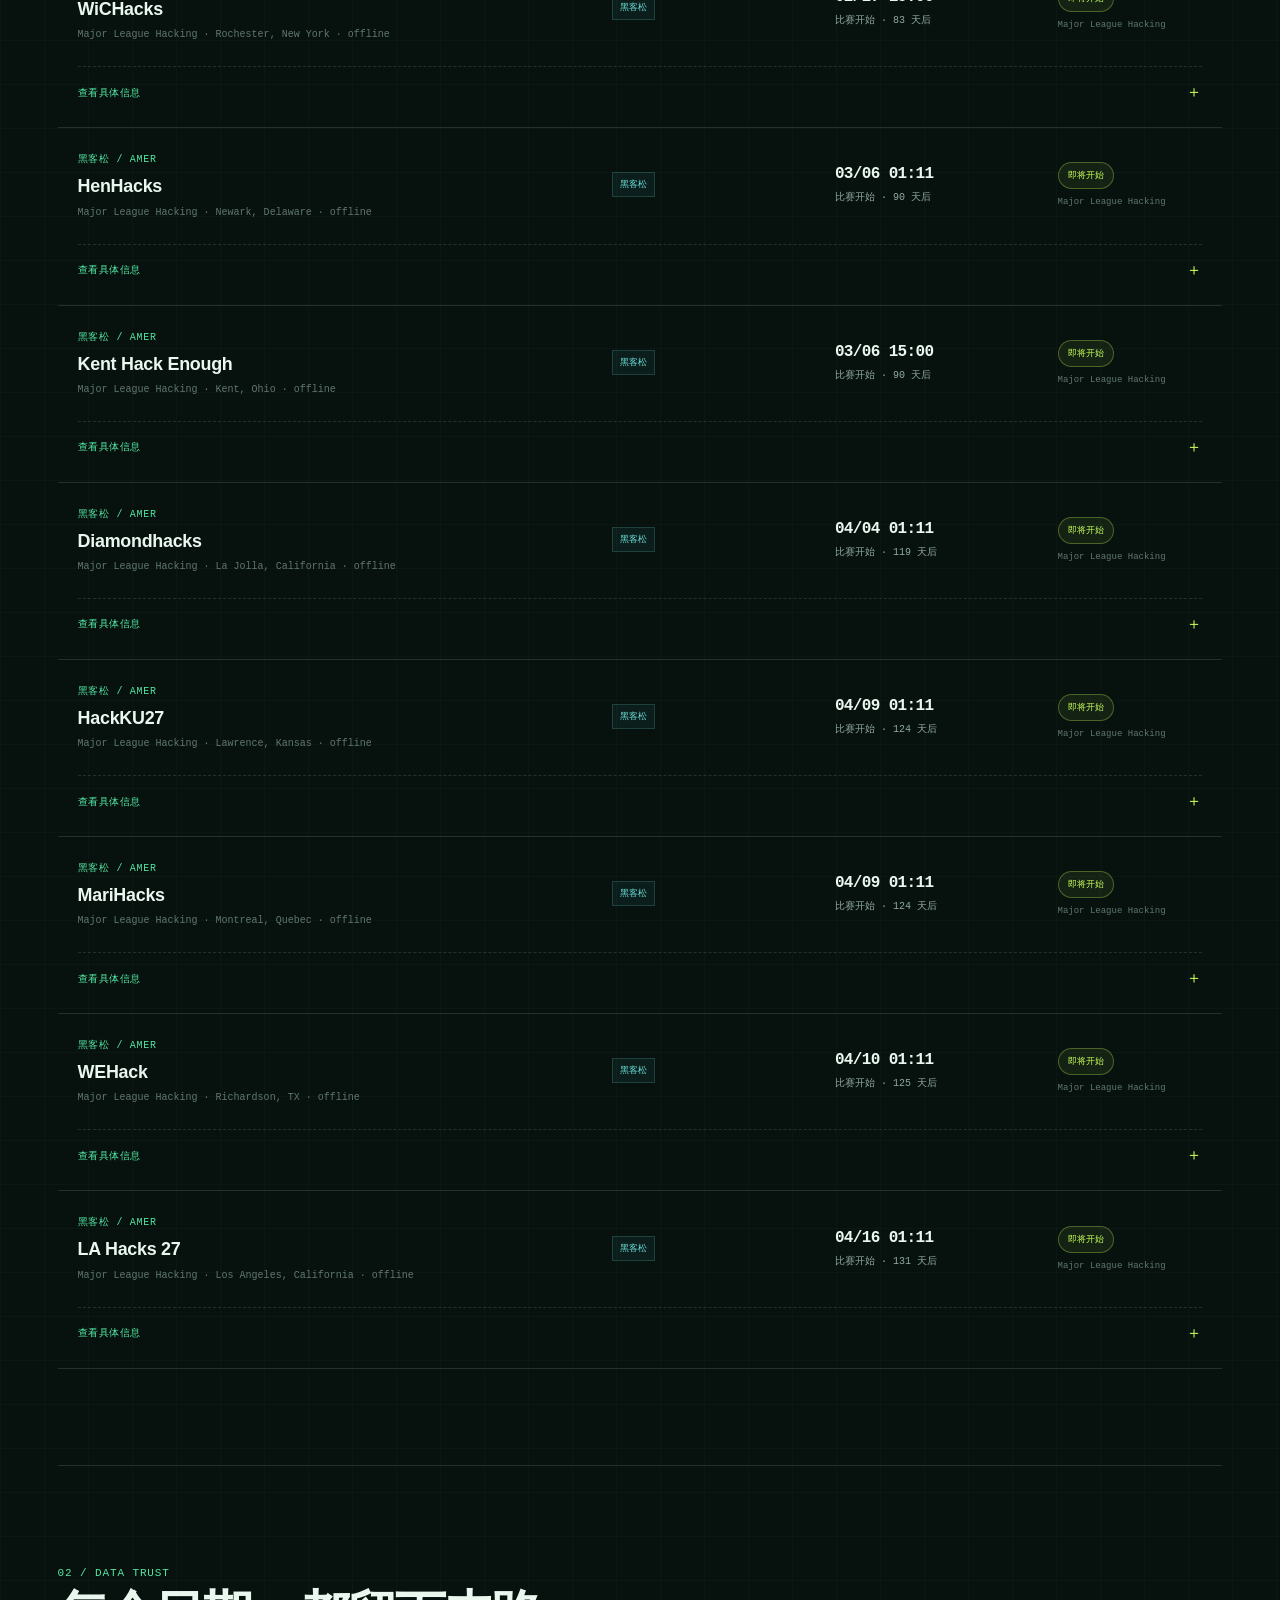
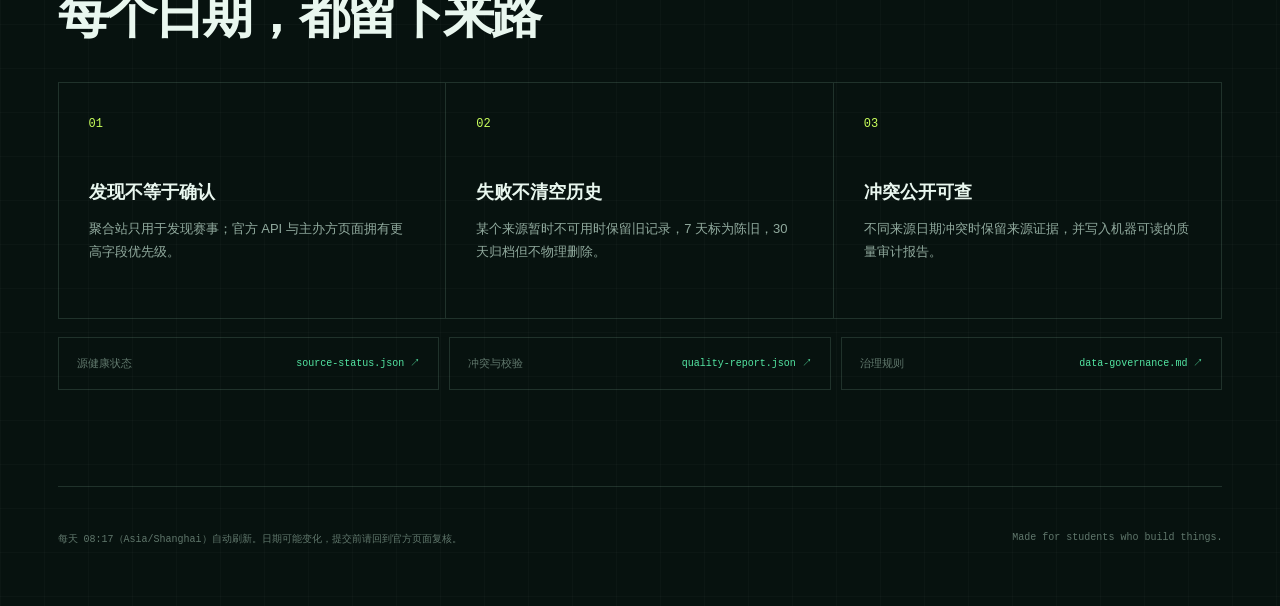
==== commit ec469d5e: "feat: clean marketing titles and mark catalog events" ====
--- a/index.html
+++ b/index.html
@@ -64,6 +64,7 @@
         <label class="select-wrap"><span>期限</span><select id="windowFilter"><option value="all">全部时间</option><option value="7">7 天内</option><option value="30">30 天内</option><option value="90">90 天内</option></select></label>
         <label class="check-wrap"><input id="expiredToggle" type="checkbox"><span>显示已结束</span></label>
       </div>
+      <p class="catalog-legend"><span>★</span> 表示赛事名称已匹配到 <a href="https://github.com/xcg1125/college-competition-ddl/blob/main/competitions.json" target="_blank" rel="noreferrer">college-competition-ddl 目录</a>，仅代表目录收录。</p>
 
       <div class="timeline-head" aria-hidden="true">
         <span>EVENT / SOURCE</span><span>TRACK</span><span>DEADLINE</span><span>STATUS</span>
--- a/assets/style.css
+++ b/assets/style.css
@@ -75,6 +75,10 @@
 .select-wrap::after { content: "⌄"; position: absolute; right: 12px; color: var(--mint); pointer-events: none; }
 .check-wrap { display: flex; align-items: center; gap: 9px; padding: 0 14px; color: var(--muted); white-space: nowrap; font-size: 12px; cursor: pointer; }
 .check-wrap input { accent-color: var(--acid); }
+.catalog-legend { margin: -14px 0 26px; color: var(--dim); font: 10px/1.6 var(--font-mono); }
+.catalog-legend span, .catalog-star { color: var(--acid); text-shadow: 0 0 12px rgba(201,255,91,.38); }
+.catalog-legend a { color: var(--mint); border-bottom: 1px dotted rgba(84,230,163,.45); }
+.catalog-star { display: inline-block; margin-left: 2px; font-size: .8em; vertical-align: .08em; }
 .timeline-head, .event-row { display: grid; grid-template-columns: minmax(300px, 2.3fr) minmax(140px, .9fr) minmax(170px, .9fr) minmax(120px, .65fr); gap: 22px; align-items: center; }
 .timeline-head { padding: 0 20px 12px; color: var(--dim); font: 9px var(--font-mono); letter-spacing: .1em; }
 .event-row { min-height: 128px; padding: 24px 20px; border-top: 1px solid var(--line); position: relative; transition: background .2s ease, transform .2s ease; }
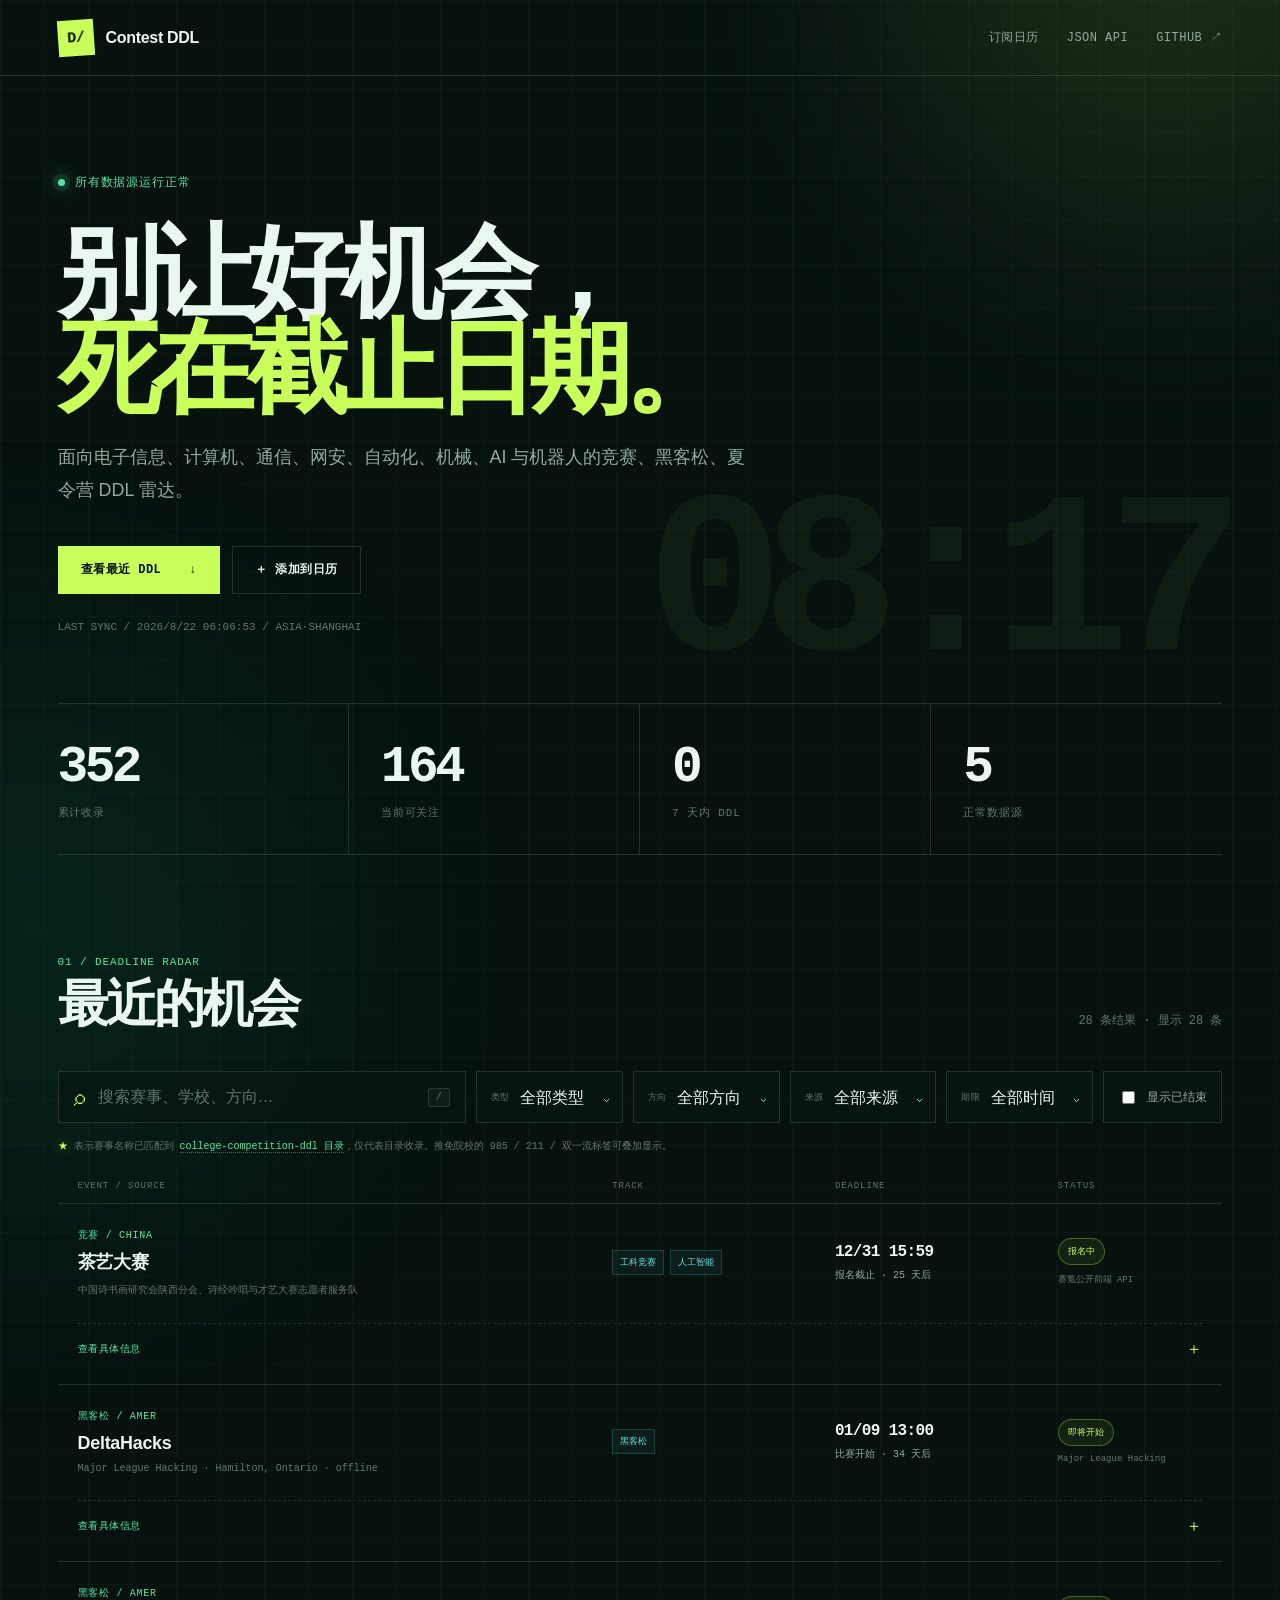
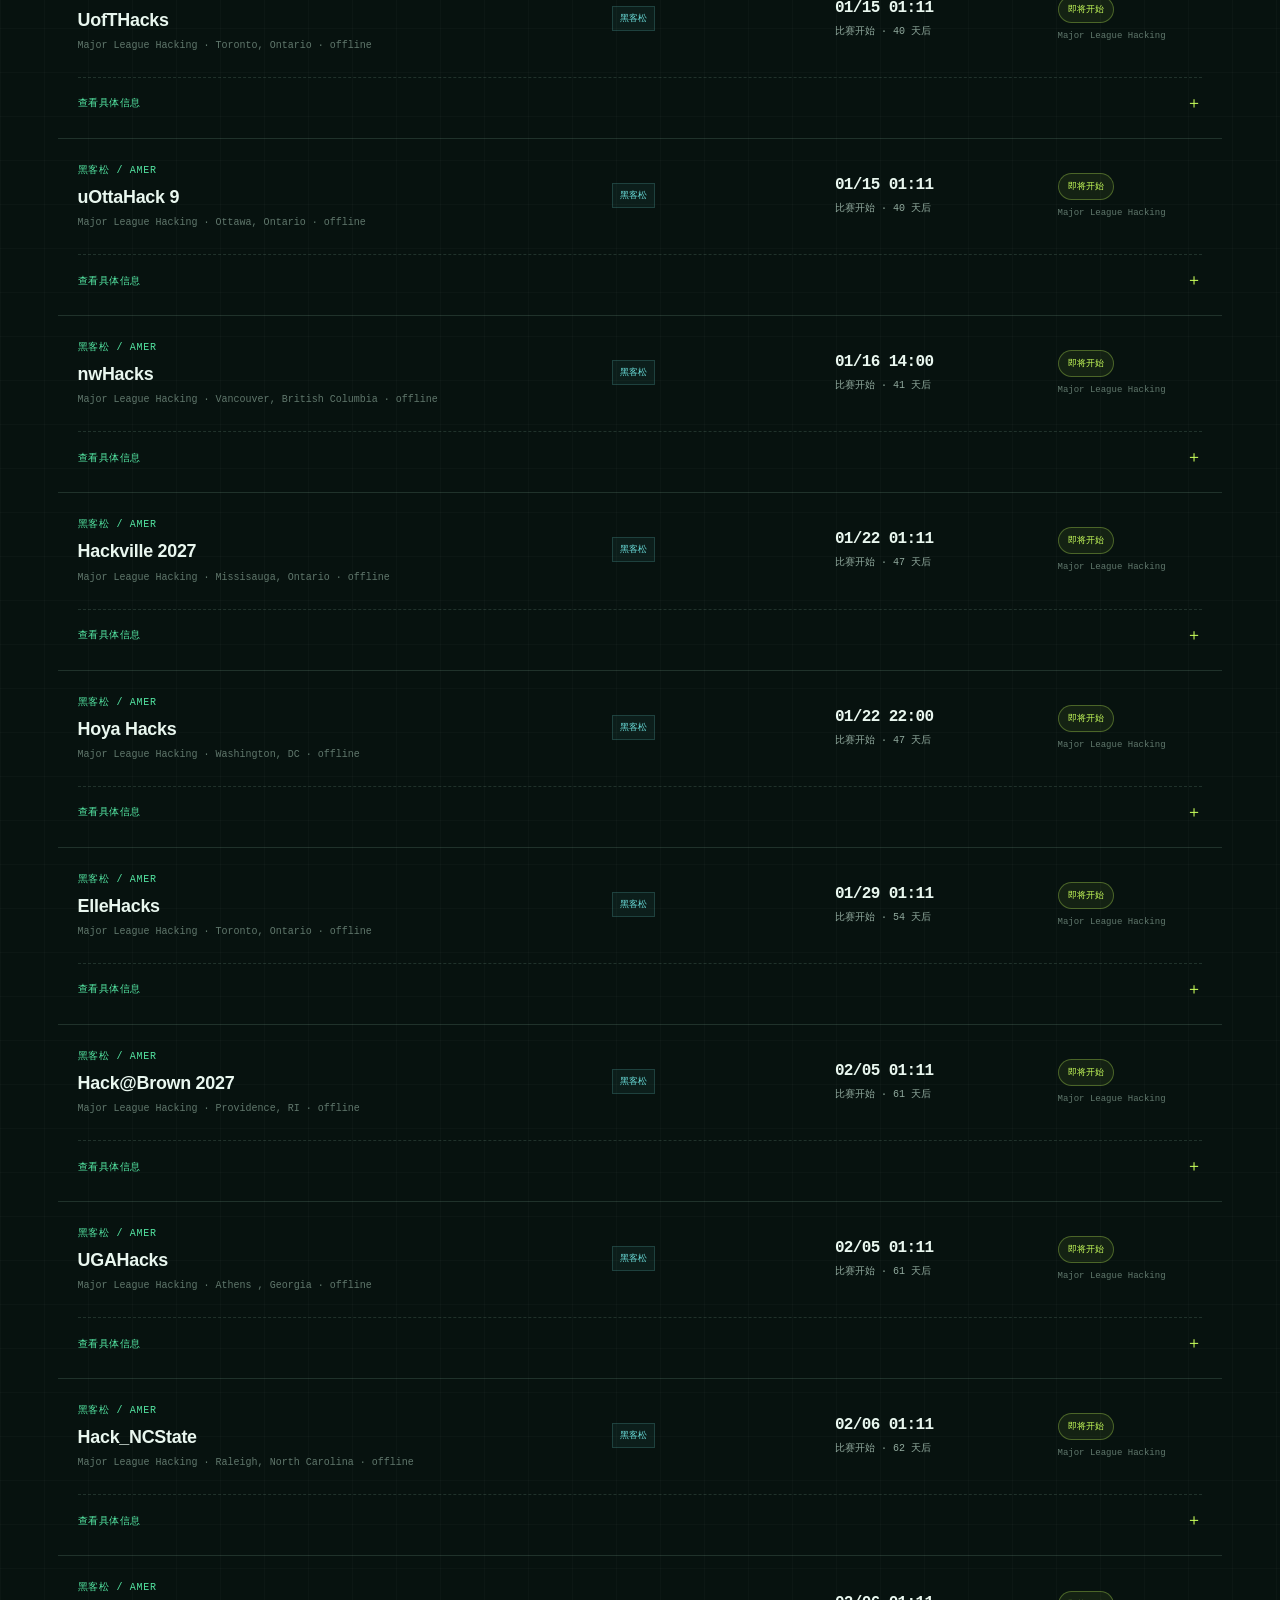
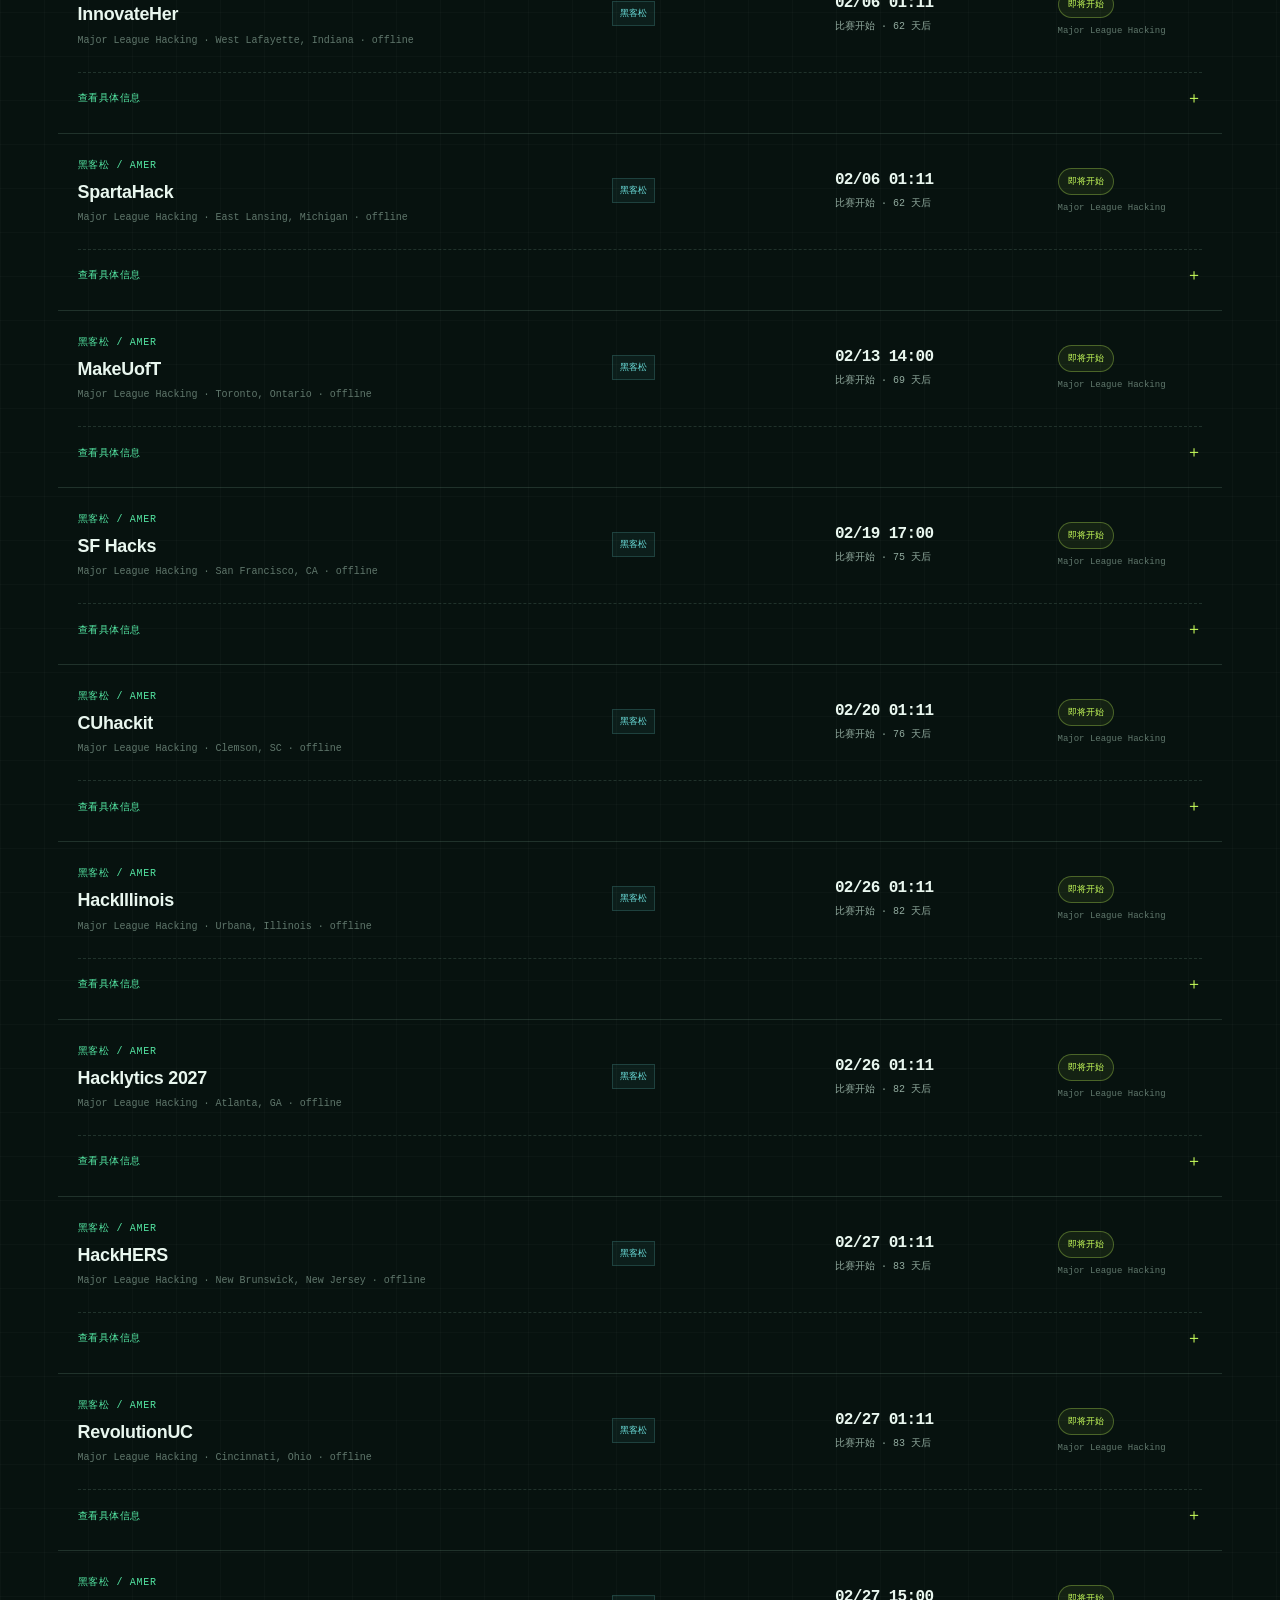
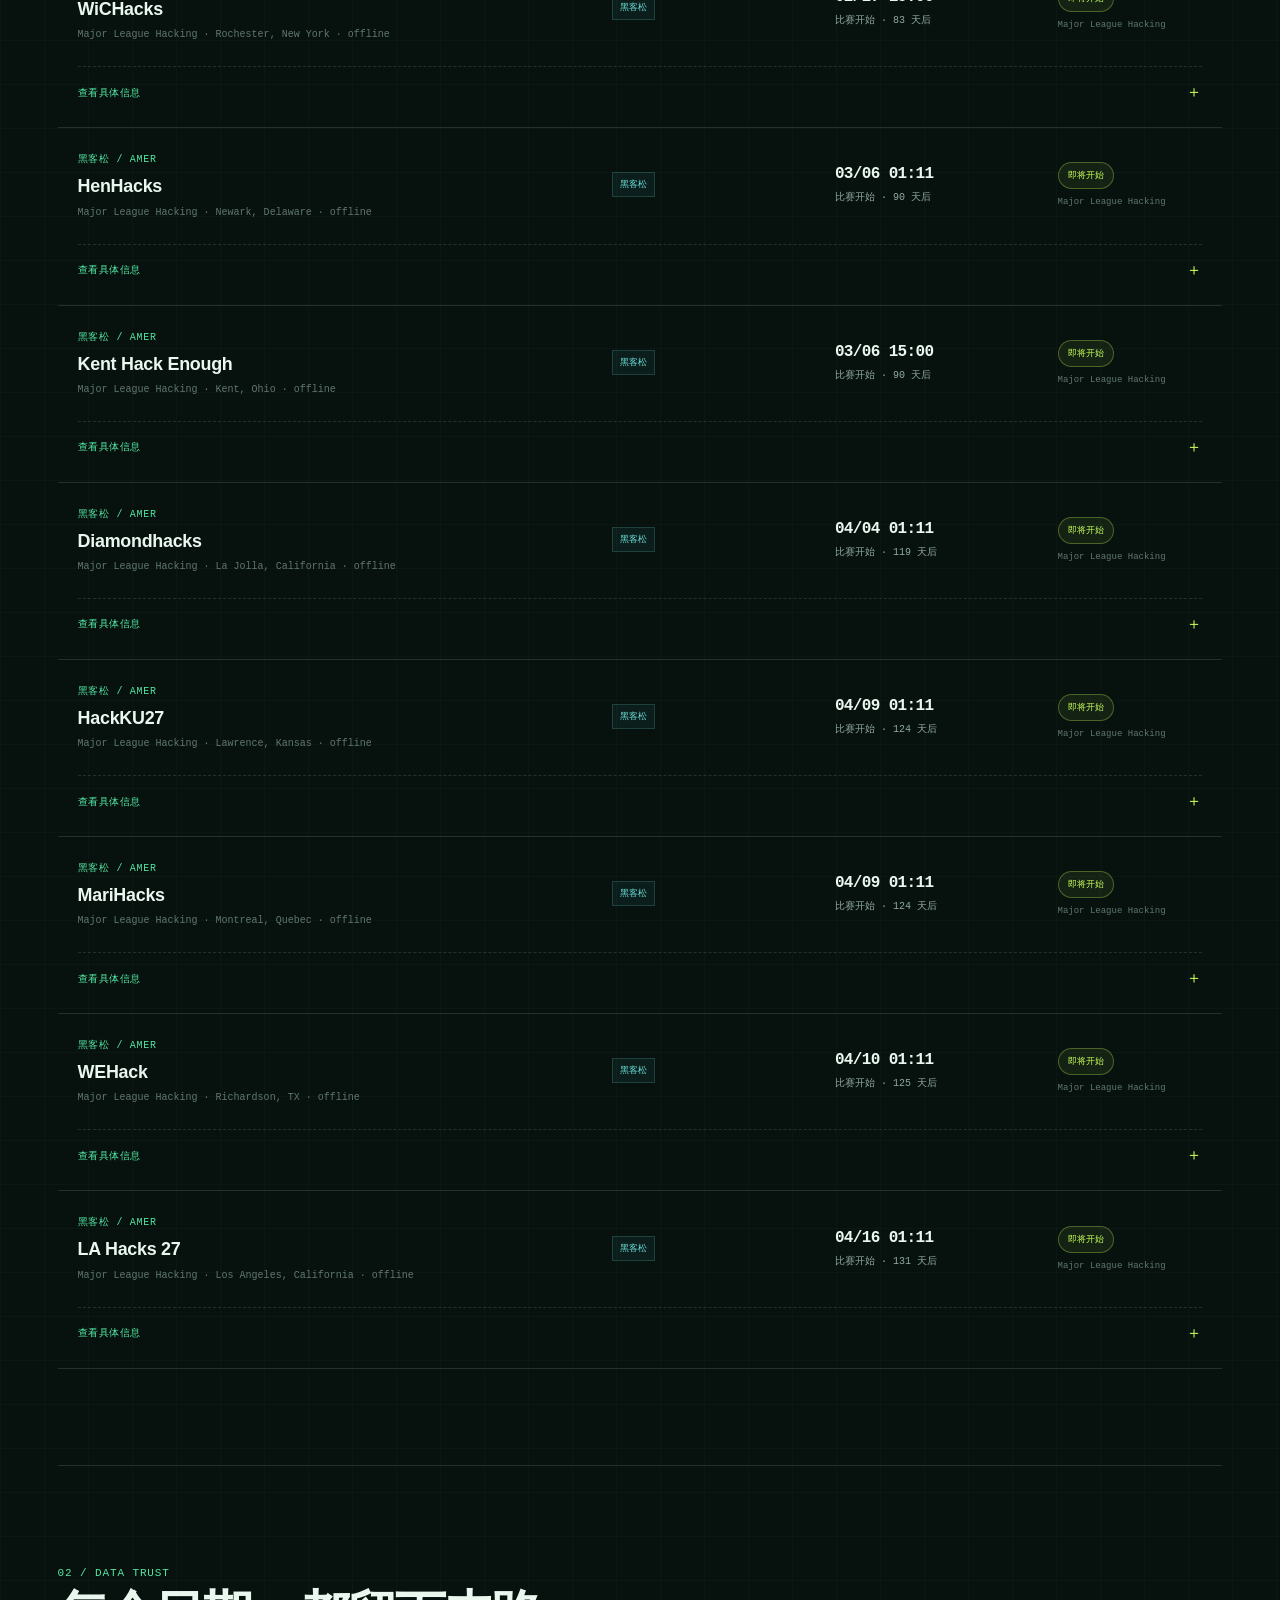
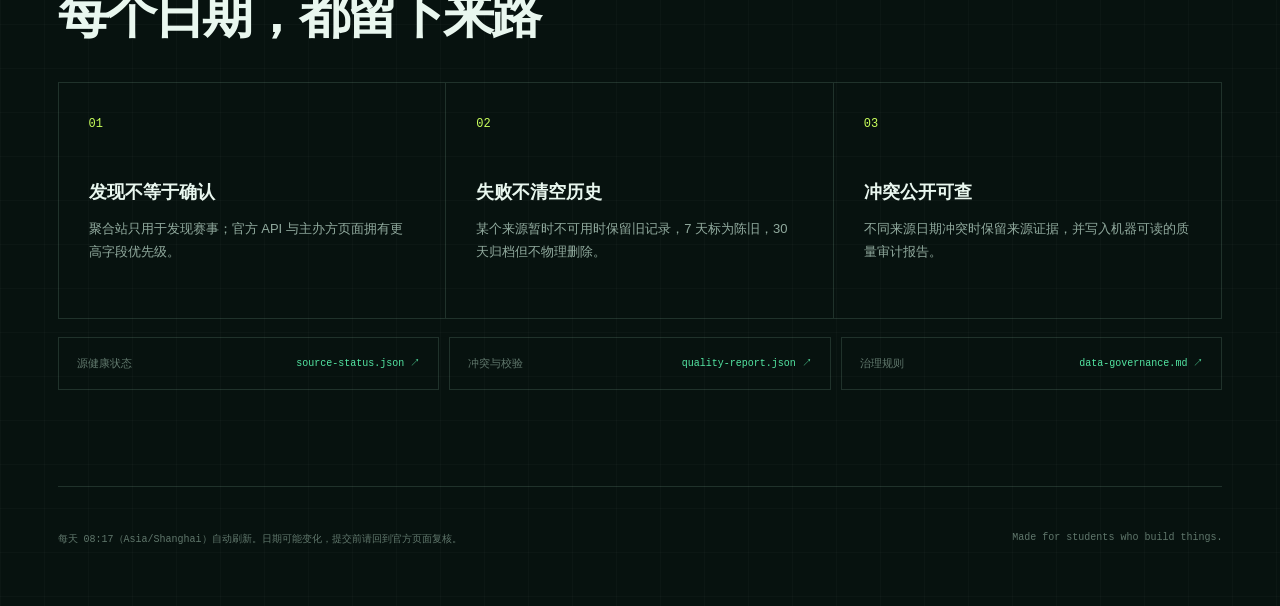
==== commit 77348c6b: "feat: label recommendation events by university tier" ====
--- a/index.html
+++ b/index.html
@@ -64,7 +64,7 @@
         <label class="select-wrap"><span>期限</span><select id="windowFilter"><option value="all">全部时间</option><option value="7">7 天内</option><option value="30">30 天内</option><option value="90">90 天内</option></select></label>
         <label class="check-wrap"><input id="expiredToggle" type="checkbox"><span>显示已结束</span></label>
       </div>
-      <p class="catalog-legend"><span>★</span> 表示赛事名称已匹配到 <a href="https://github.com/xcg1125/college-competition-ddl/blob/main/competitions.json" target="_blank" rel="noreferrer">college-competition-ddl 目录</a>，仅代表目录收录。</p>
+      <p class="catalog-legend"><span>★</span> 表示赛事名称已匹配到 <a href="https://github.com/xcg1125/college-competition-ddl/blob/main/competitions.json" target="_blank" rel="noreferrer">college-competition-ddl 目录</a>，仅代表目录收录。推免院校的 985 / 211 / 双一流标签可叠加显示。</p>
 
       <div class="timeline-head" aria-hidden="true">
         <span>EVENT / SOURCE</span><span>TRACK</span><span>DEADLINE</span><span>STATUS</span>
--- a/assets/style.css
+++ b/assets/style.css
@@ -92,6 +92,10 @@
 .event-meta { margin: 8px 0 0; color: var(--dim); font: 10px var(--font-mono); white-space: nowrap; overflow: hidden; text-overflow: ellipsis; }
 .event-categories { display: flex; flex-wrap: wrap; gap: 6px; }
 .tag { padding: 5px 7px; color: var(--cyan); background: rgba(109,225,223,.06); border: 1px solid rgba(109,225,223,.18); font: 9px var(--font-mono); }
+.tier-tag { font-weight: 750; letter-spacing: .03em; }
+.tier-985 { color: var(--acid); background: rgba(201,255,91,.08); border-color: rgba(201,255,91,.32); }
+.tier-211 { color: var(--warn); background: rgba(255,191,105,.07); border-color: rgba(255,191,105,.3); }
+.tier-double-first { color: var(--mint); background: rgba(84,230,163,.08); border-color: rgba(84,230,163,.3); }
 .deadline strong { display: block; font: 620 16px var(--font-mono); letter-spacing: -.04em; }
 .deadline span { display: block; margin-top: 7px; color: var(--muted); font: 10px var(--font-mono); }
 .status-pill { display: inline-flex; padding: 6px 9px; border-radius: 99px; color: var(--muted); background: rgba(145,170,158,.08); border: 1px solid rgba(145,170,158,.15); font: 9px var(--font-mono); text-transform: uppercase; }
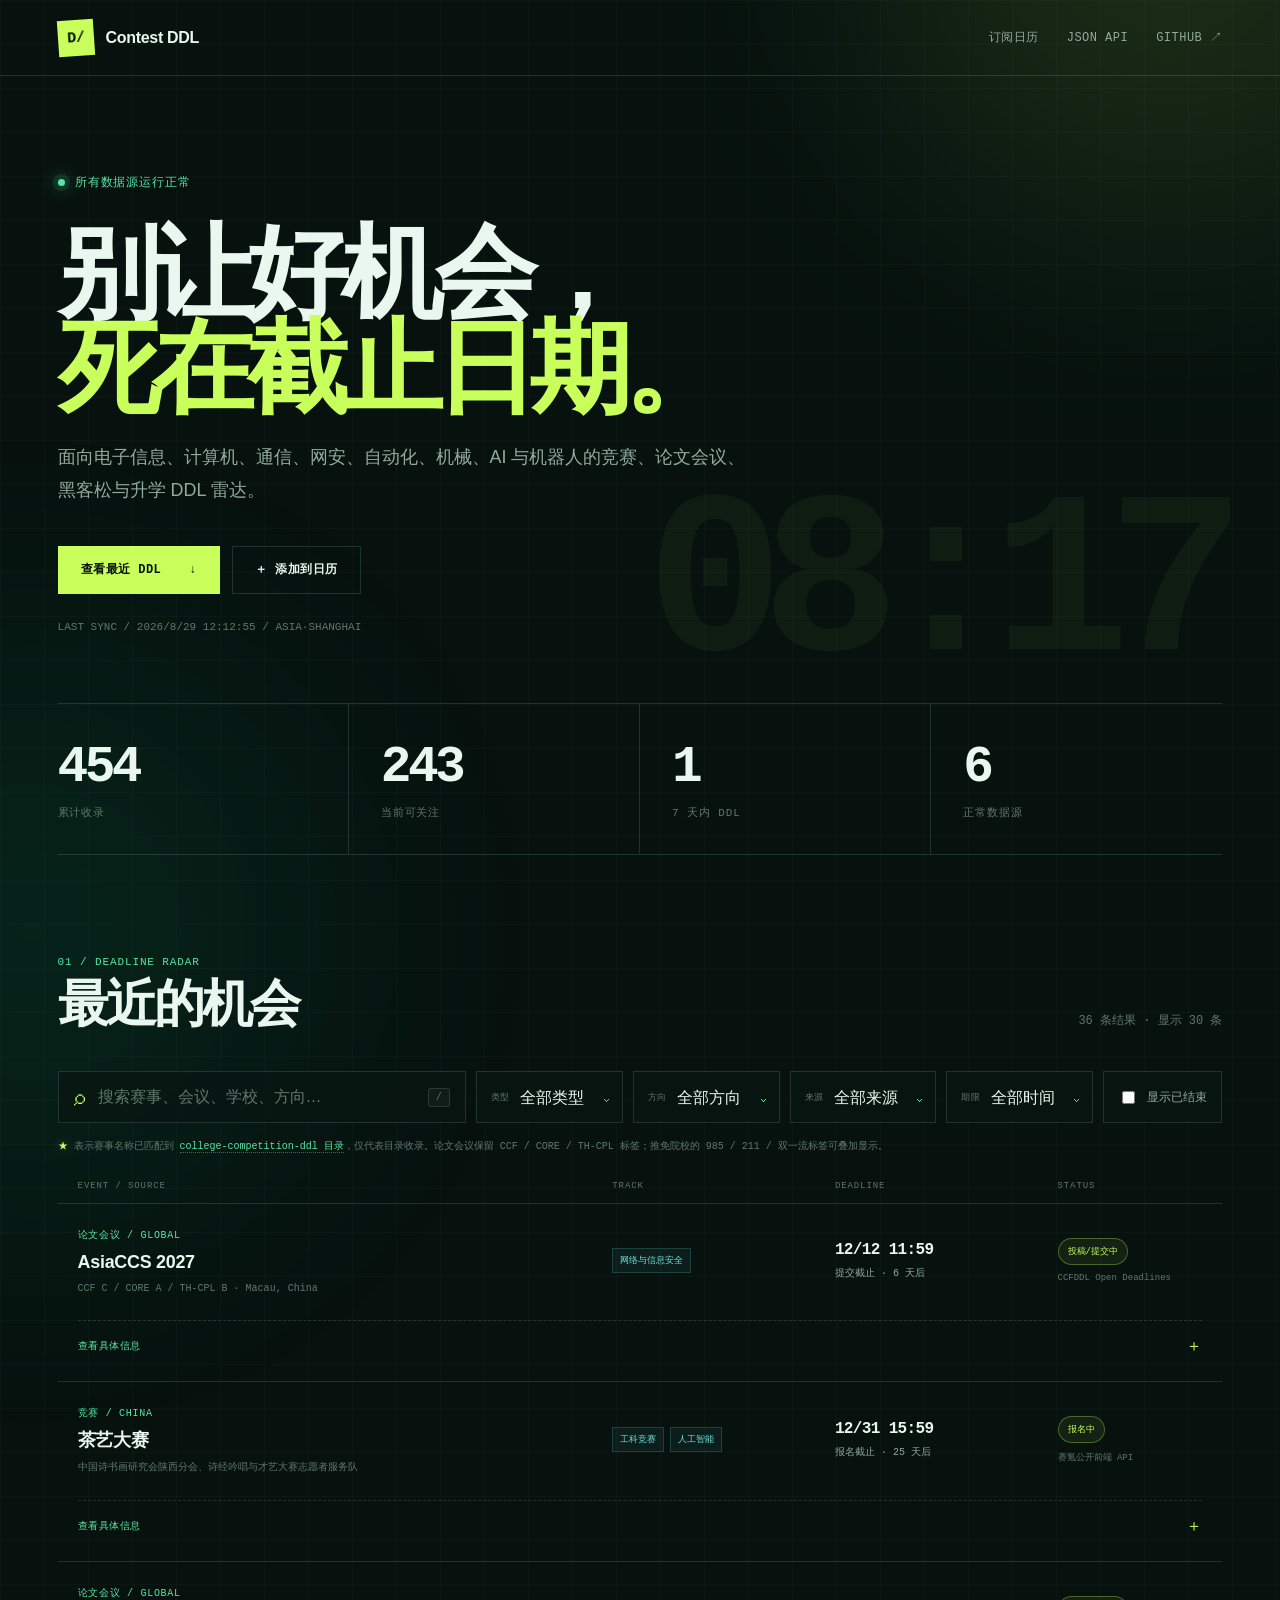
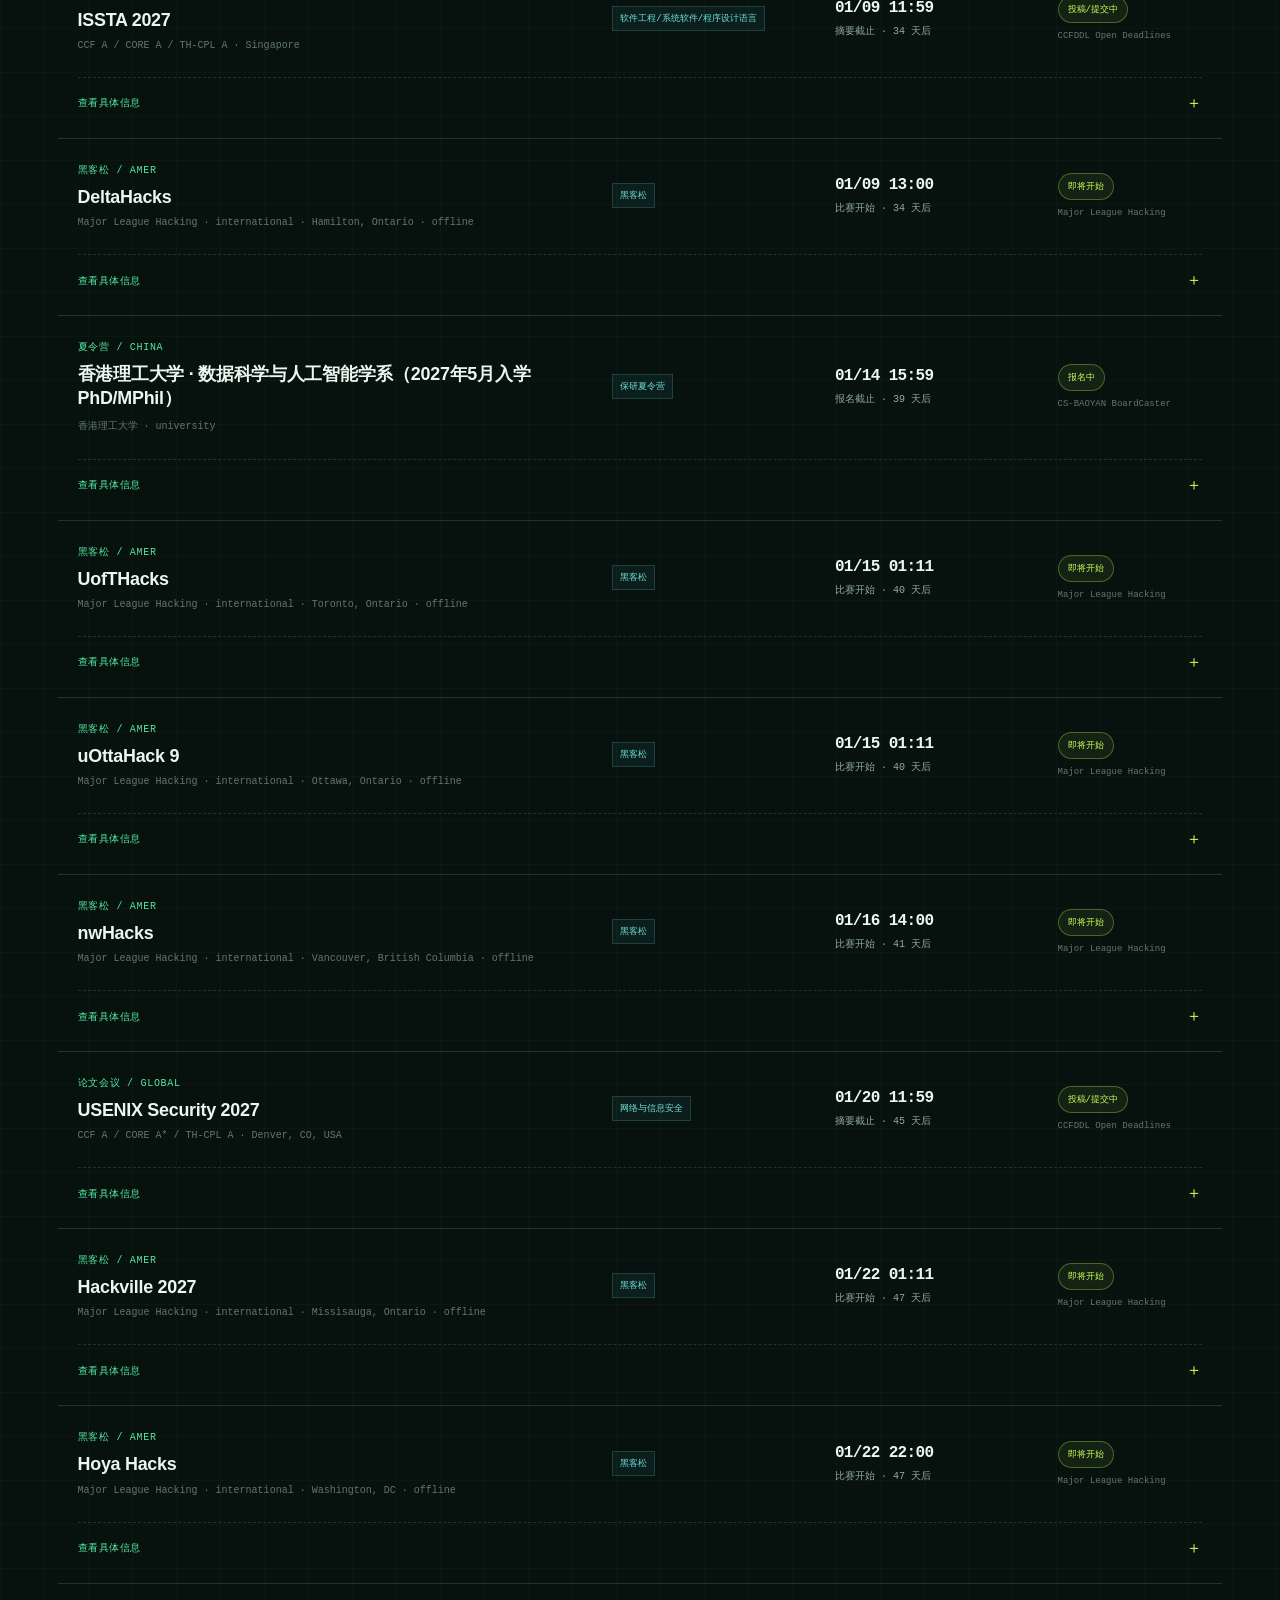
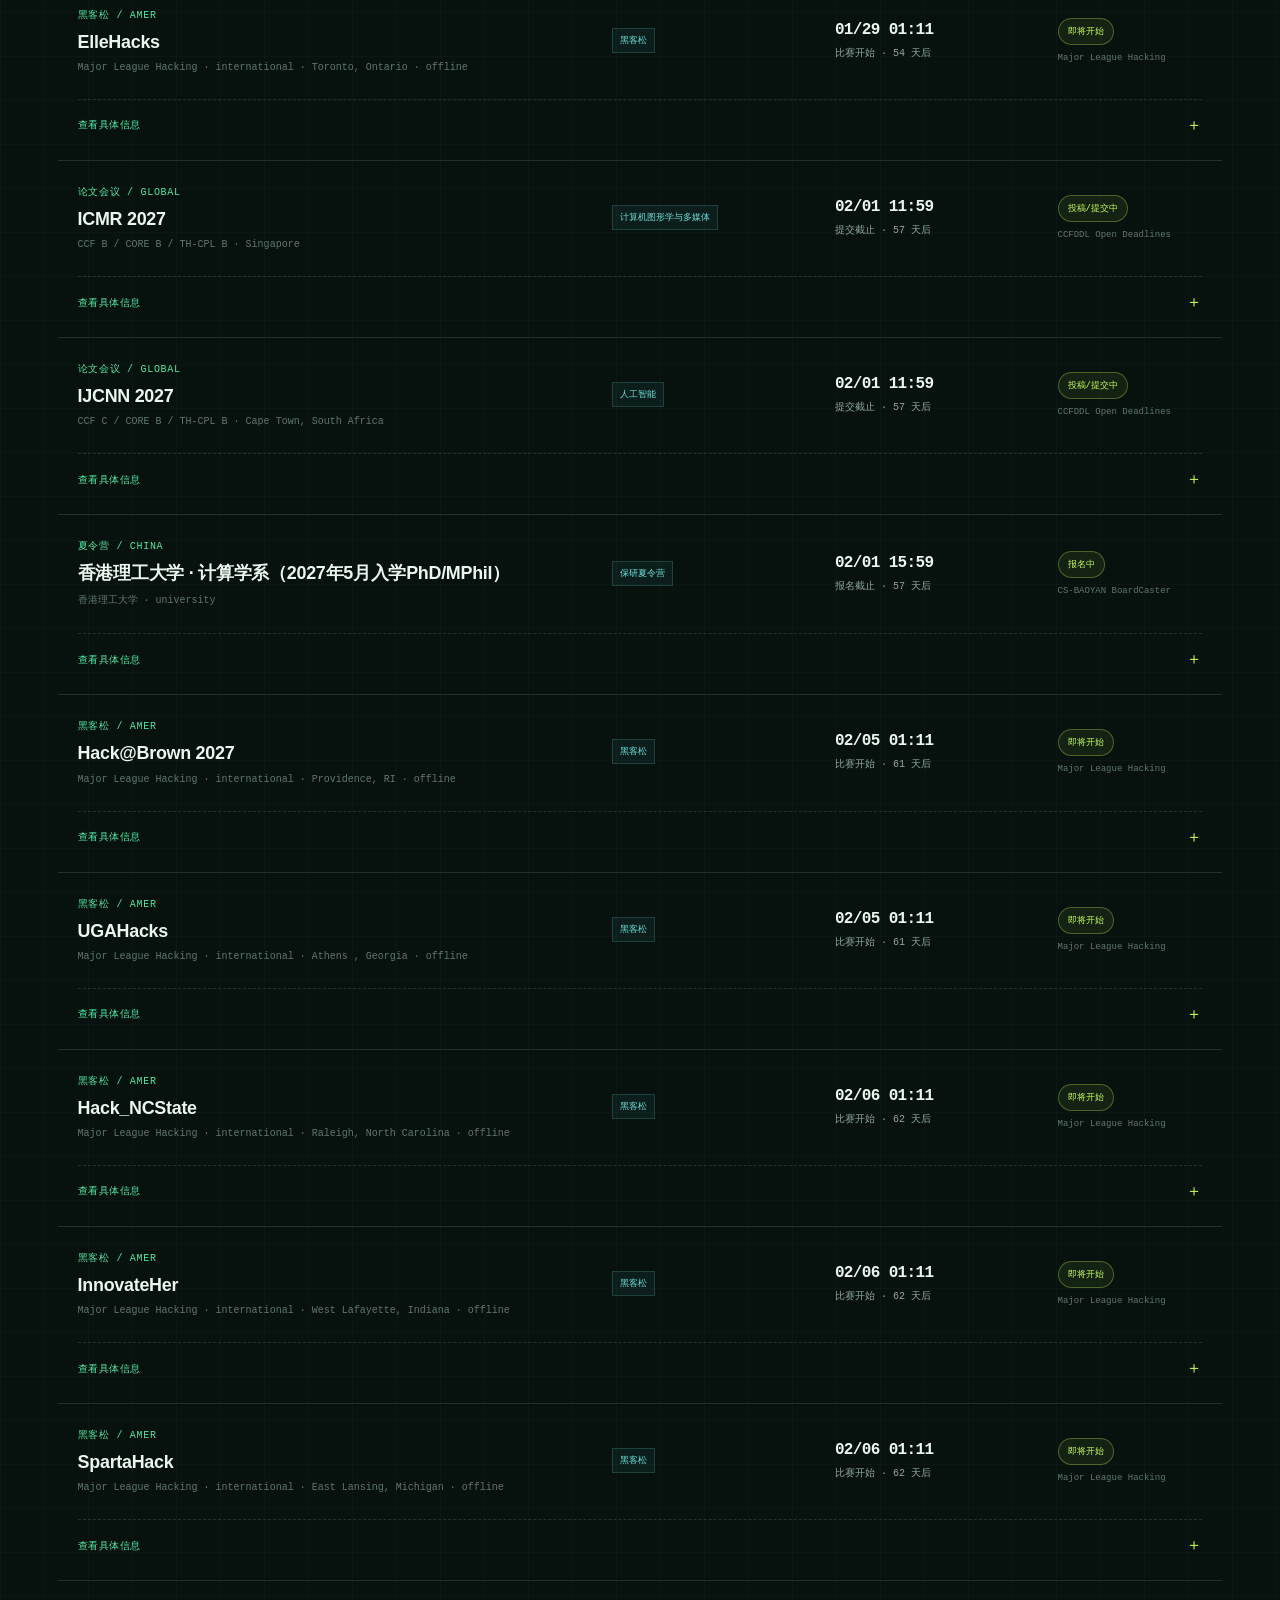
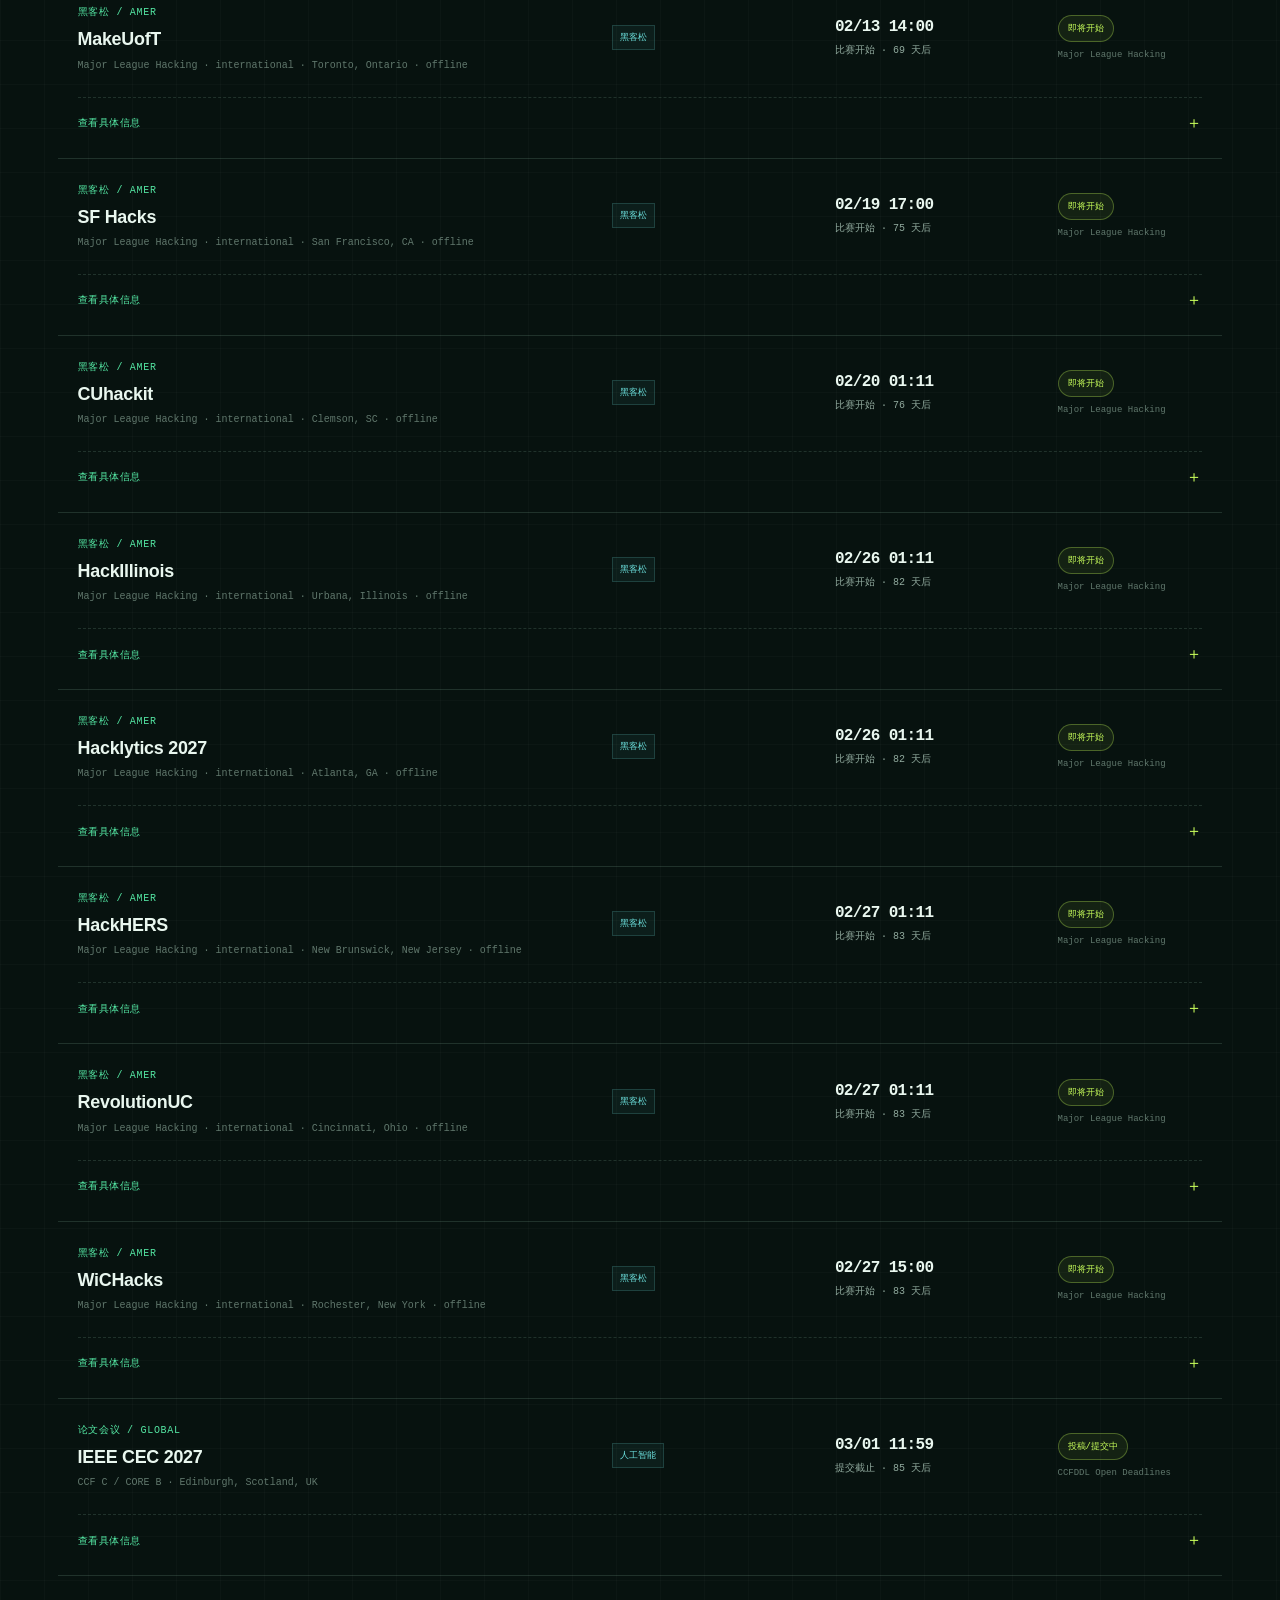
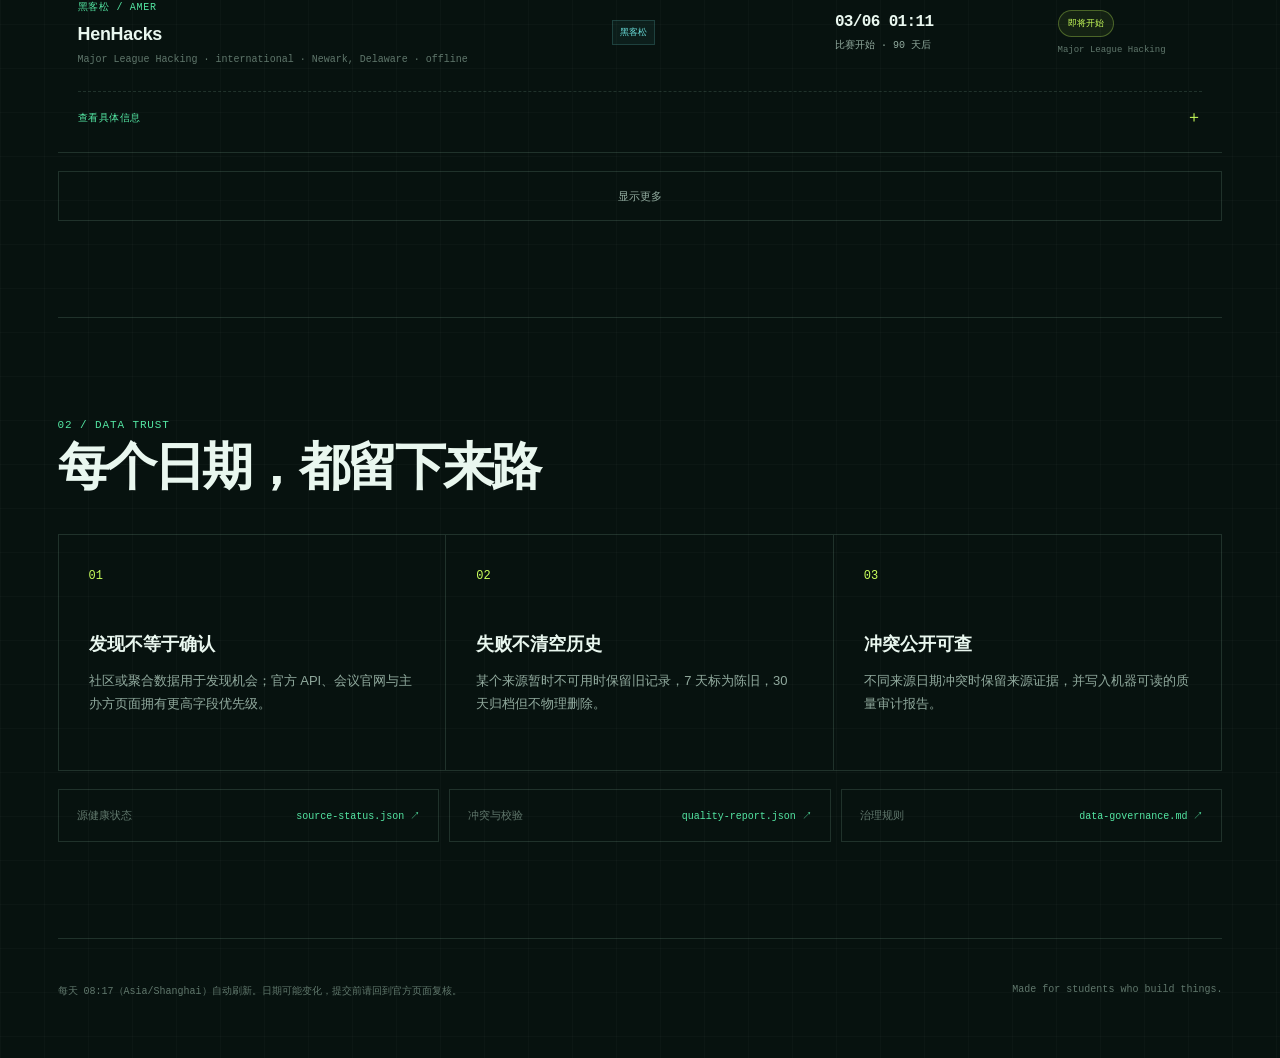
==== commit 8242ec3f: "feat: add academic conference deadlines" ====
--- a/index.html
+++ b/index.html
@@ -3,7 +3,7 @@
 <head>
   <meta charset="utf-8">
   <meta name="viewport" content="width=device-width, initial-scale=1">
-  <meta name="description" content="大学生工科竞赛、黑客松、保研夏令营与预推免 DDL 聚合日历，每日自动更新。">
+  <meta name="description" content="工科竞赛、论文会议、黑客松、保研夏令营与预推免 DDL 聚合日历，每日自动更新。">
   <meta name="theme-color" content="#071b16">
   <title>Contest DDL — 工科生的截止日期雷达</title>
   <link rel="icon" href="./assets/favicon.svg" type="image/svg+xml">
@@ -28,7 +28,7 @@
     <section class="hero">
       <div class="eyebrow"><span class="live-dot"></span><span id="healthText">正在连接数据源</span></div>
       <h1>别让好机会，<br><em>死在截止日期。</em></h1>
-      <p>面向电子信息、计算机、通信、网安、自动化、机械、AI 与机器人的竞赛、黑客松、夏令营 DDL 雷达。</p>
+      <p>面向电子信息、计算机、通信、网安、自动化、机械、AI 与机器人的竞赛、论文会议、黑客松与升学 DDL 雷达。</p>
       <div class="hero-actions">
         <a class="button button-primary" href="#events">查看最近 DDL <span>↓</span></a>
         <a class="button button-ghost" href="./data/competitions.ics">＋ 添加到日历</a>
@@ -55,7 +55,7 @@
       <div class="controls" role="search">
         <label class="search-box">
           <span aria-hidden="true">⌕</span>
-          <input id="searchInput" type="search" placeholder="搜索赛事、学校、方向…" autocomplete="off">
+          <input id="searchInput" type="search" placeholder="搜索赛事、会议、学校、方向…" autocomplete="off">
           <kbd>/</kbd>
         </label>
         <label class="select-wrap"><span>类型</span><select id="typeFilter"><option value="all">全部类型</option></select></label>
@@ -64,7 +64,7 @@
         <label class="select-wrap"><span>期限</span><select id="windowFilter"><option value="all">全部时间</option><option value="7">7 天内</option><option value="30">30 天内</option><option value="90">90 天内</option></select></label>
         <label class="check-wrap"><input id="expiredToggle" type="checkbox"><span>显示已结束</span></label>
       </div>
-      <p class="catalog-legend"><span>★</span> 表示赛事名称已匹配到 <a href="https://github.com/xcg1125/college-competition-ddl/blob/main/competitions.json" target="_blank" rel="noreferrer">college-competition-ddl 目录</a>，仅代表目录收录。推免院校的 985 / 211 / 双一流标签可叠加显示。</p>
+      <p class="catalog-legend"><span>★</span> 表示赛事名称已匹配到 <a href="https://github.com/xcg1125/college-competition-ddl/blob/main/competitions.json" target="_blank" rel="noreferrer">college-competition-ddl 目录</a>，仅代表目录收录。论文会议保留 CCF / CORE / TH-CPL 标签；推免院校的 985 / 211 / 双一流标签可叠加显示。</p>
 
       <div class="timeline-head" aria-hidden="true">
         <span>EVENT / SOURCE</span><span>TRACK</span><span>DEADLINE</span><span>STATUS</span>
@@ -81,7 +81,7 @@
         <div><span class="section-index">02 / DATA TRUST</span><h2>每个日期，都留下来路</h2></div>
       </div>
       <div class="trust-grid">
-        <article><span>01</span><h3>发现不等于确认</h3><p>聚合站只用于发现赛事；官方 API 与主办方页面拥有更高字段优先级。</p></article>
+        <article><span>01</span><h3>发现不等于确认</h3><p>社区或聚合数据用于发现机会；官方 API、会议官网与主办方页面拥有更高字段优先级。</p></article>
         <article><span>02</span><h3>失败不清空历史</h3><p>某个来源暂时不可用时保留旧记录，7 天标为陈旧，30 天归档但不物理删除。</p></article>
         <article><span>03</span><h3>冲突公开可查</h3><p>不同来源日期冲突时保留来源证据，并写入机器可读的质量审计报告。</p></article>
       </div>
@@ -107,10 +107,10 @@
       <details class="event-details" hidden>
         <summary>查看具体信息 <span>＋</span></summary>
         <div class="detail-grid">
-          <section class="description-block" hidden><h4>赛事介绍</h4><p></p></section>
-          <section class="eligibility-block" hidden><h4>参赛对象</h4><p></p></section>
+          <section class="description-block" hidden><h4>活动介绍</h4><p></p></section>
+          <section class="eligibility-block" hidden><h4>适用对象</h4><p></p></section>
           <section class="timeline-block" hidden><h4>关键时间</h4><dl></dl></section>
-          <section class="schedule-block" hidden><h4>分阶段赛程</h4><div></div></section>
+          <section class="schedule-block" hidden><h4>关键阶段</h4><div></div></section>
           <section class="attachments-block" hidden><h4>附件</h4><div></div></section>
           <section class="evidence-block" hidden><h4>数据来源</h4><div></div><p></p></section>
         </div>
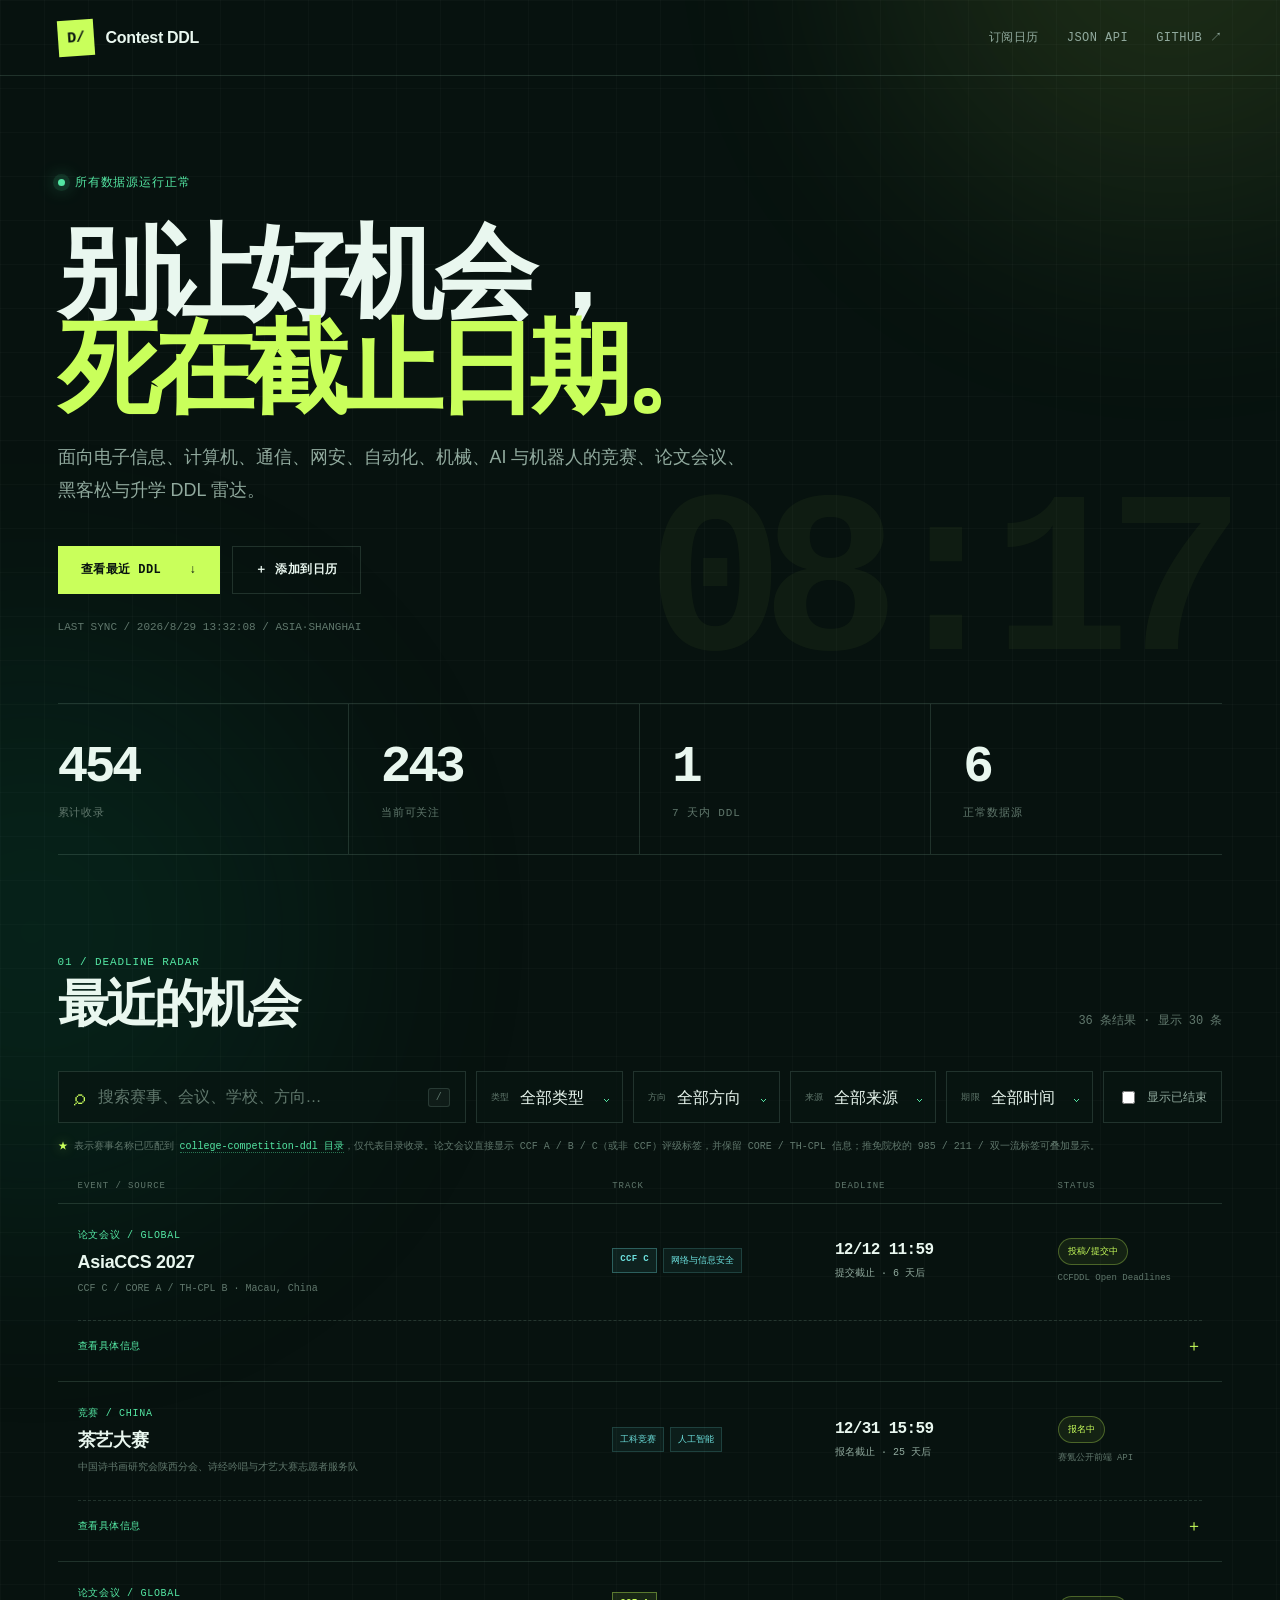
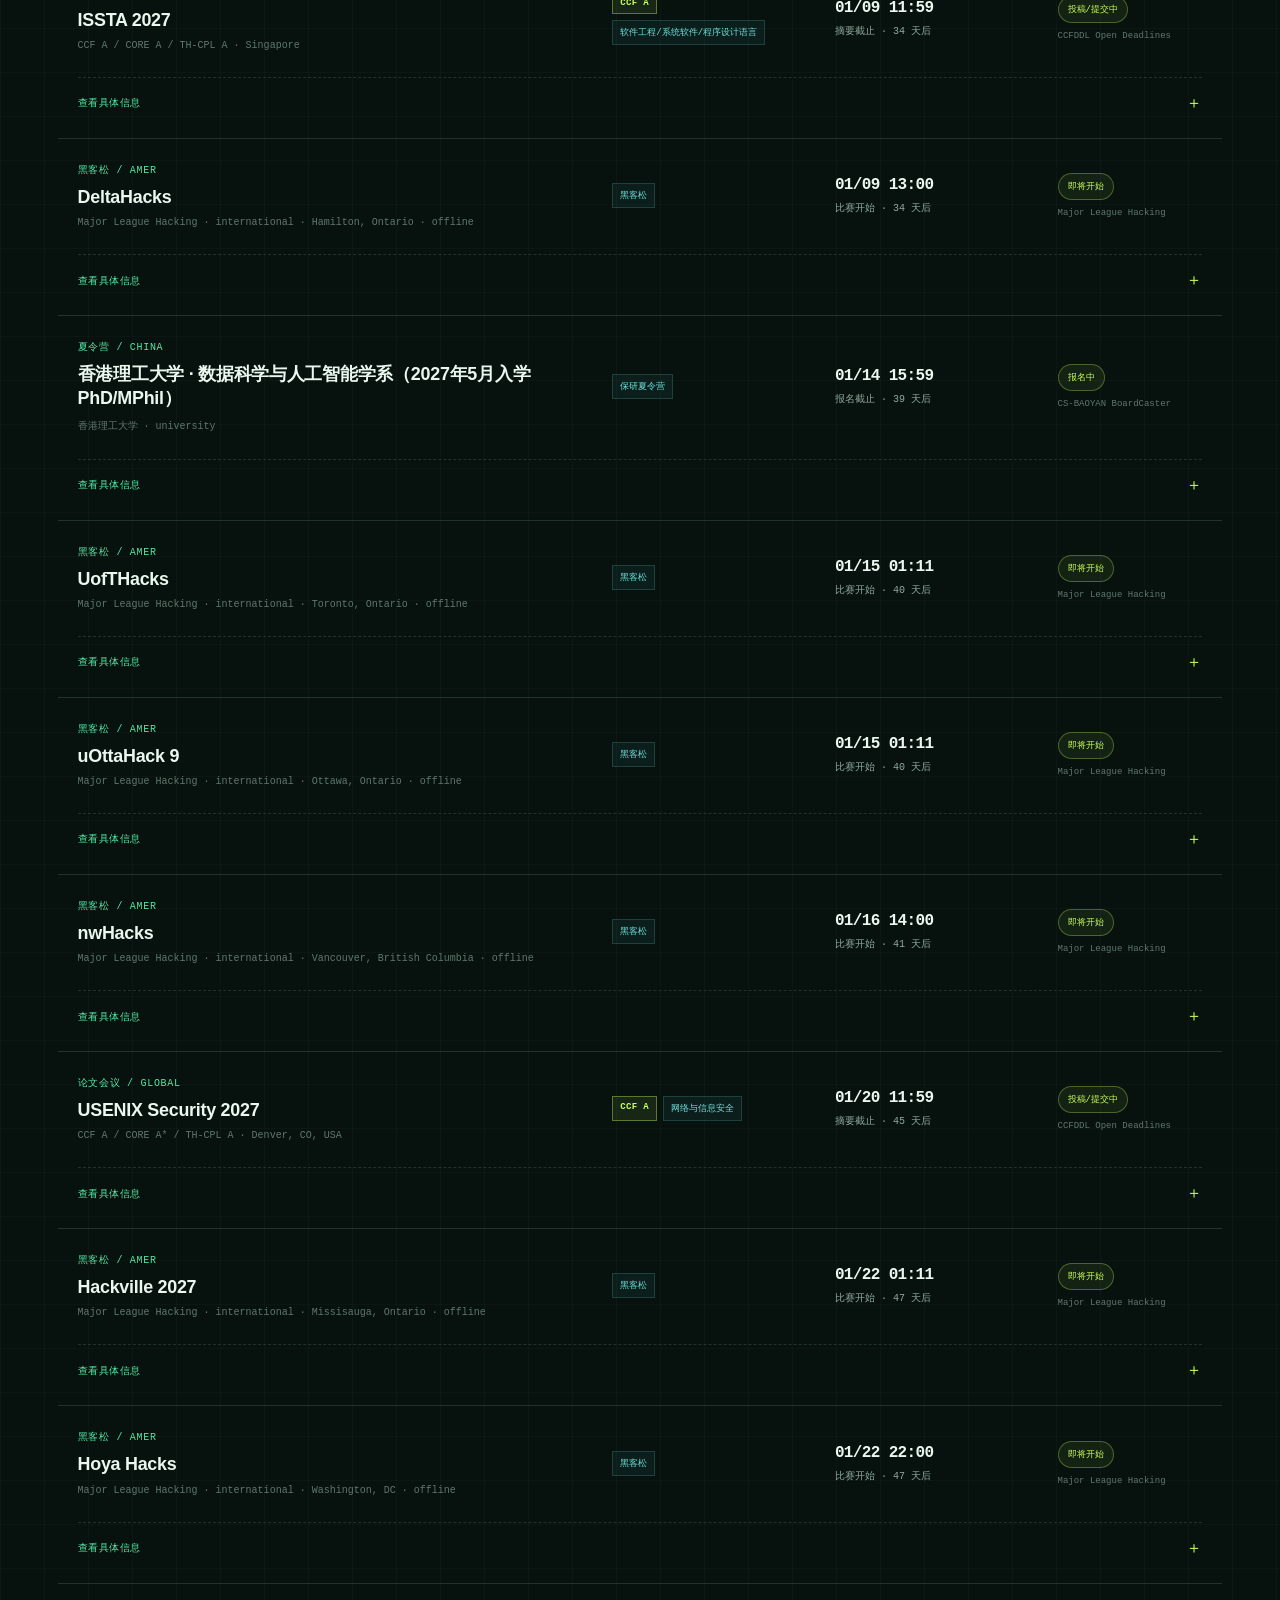
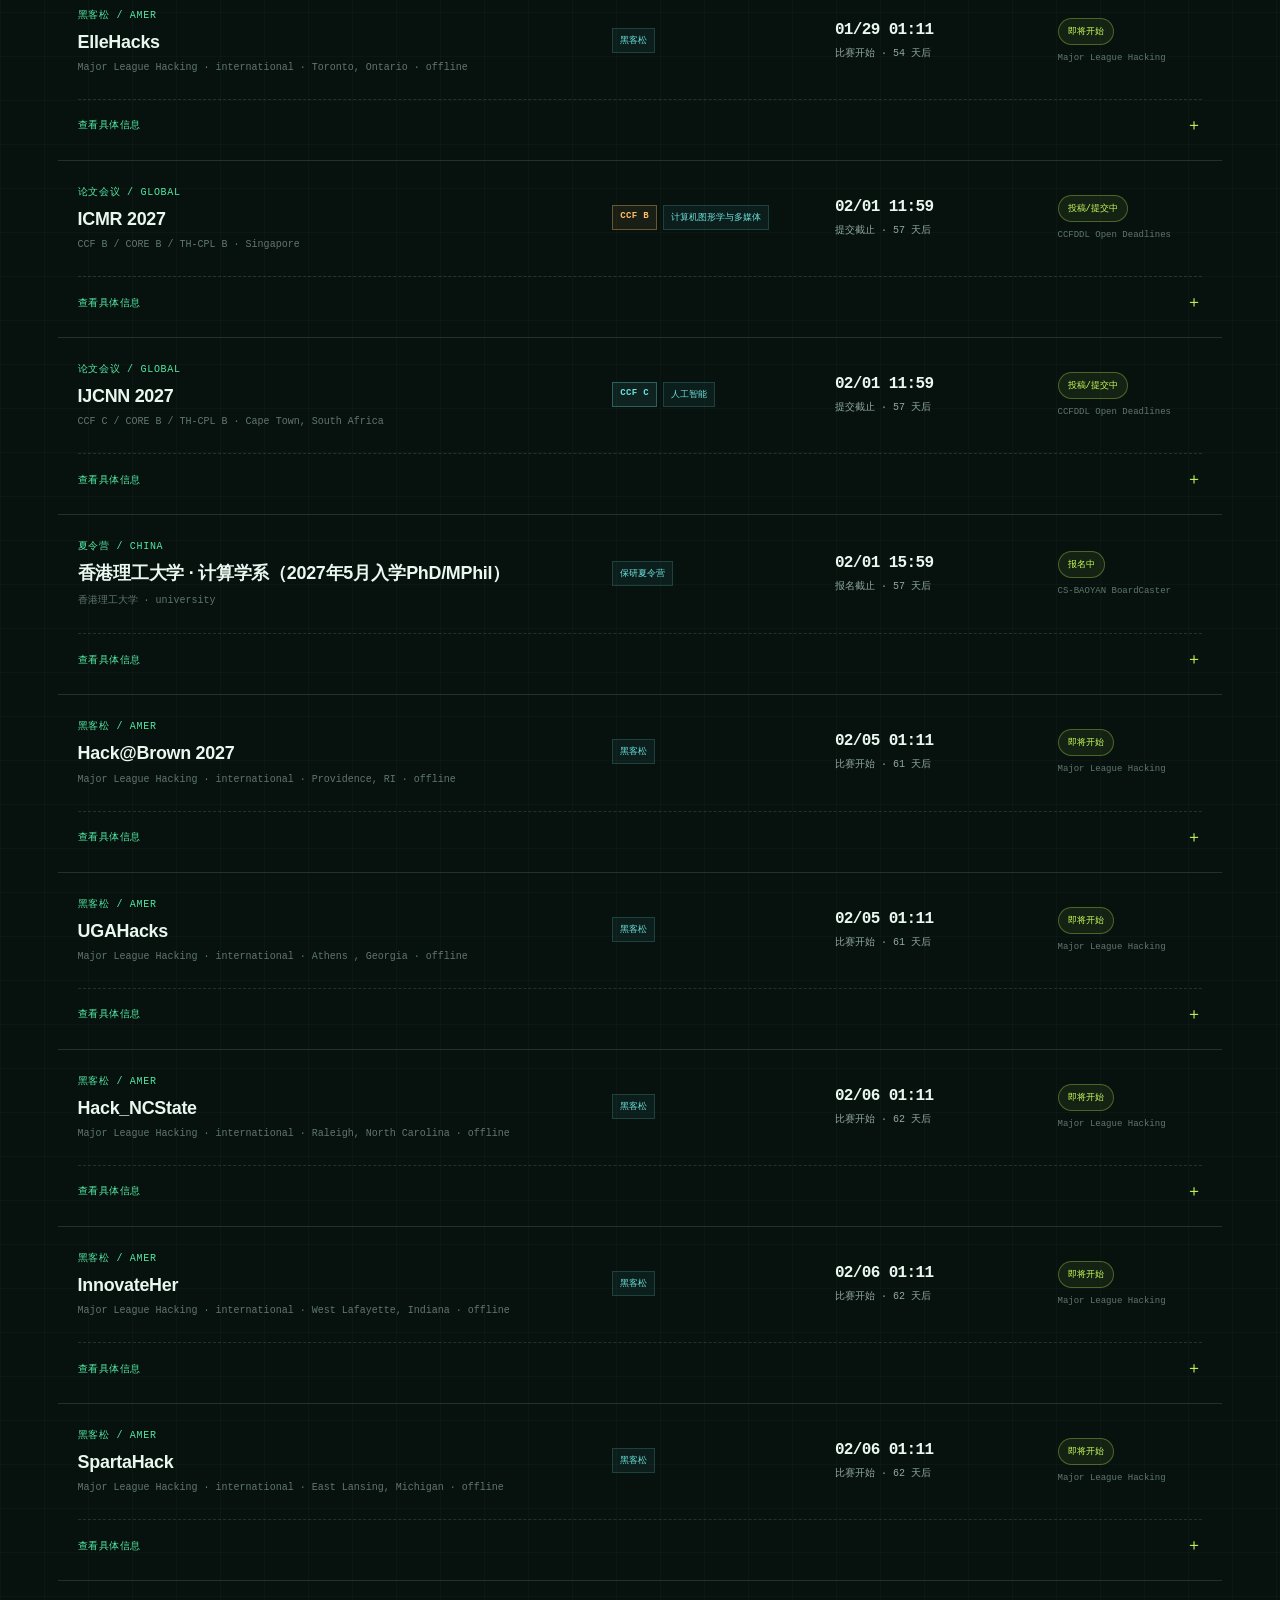
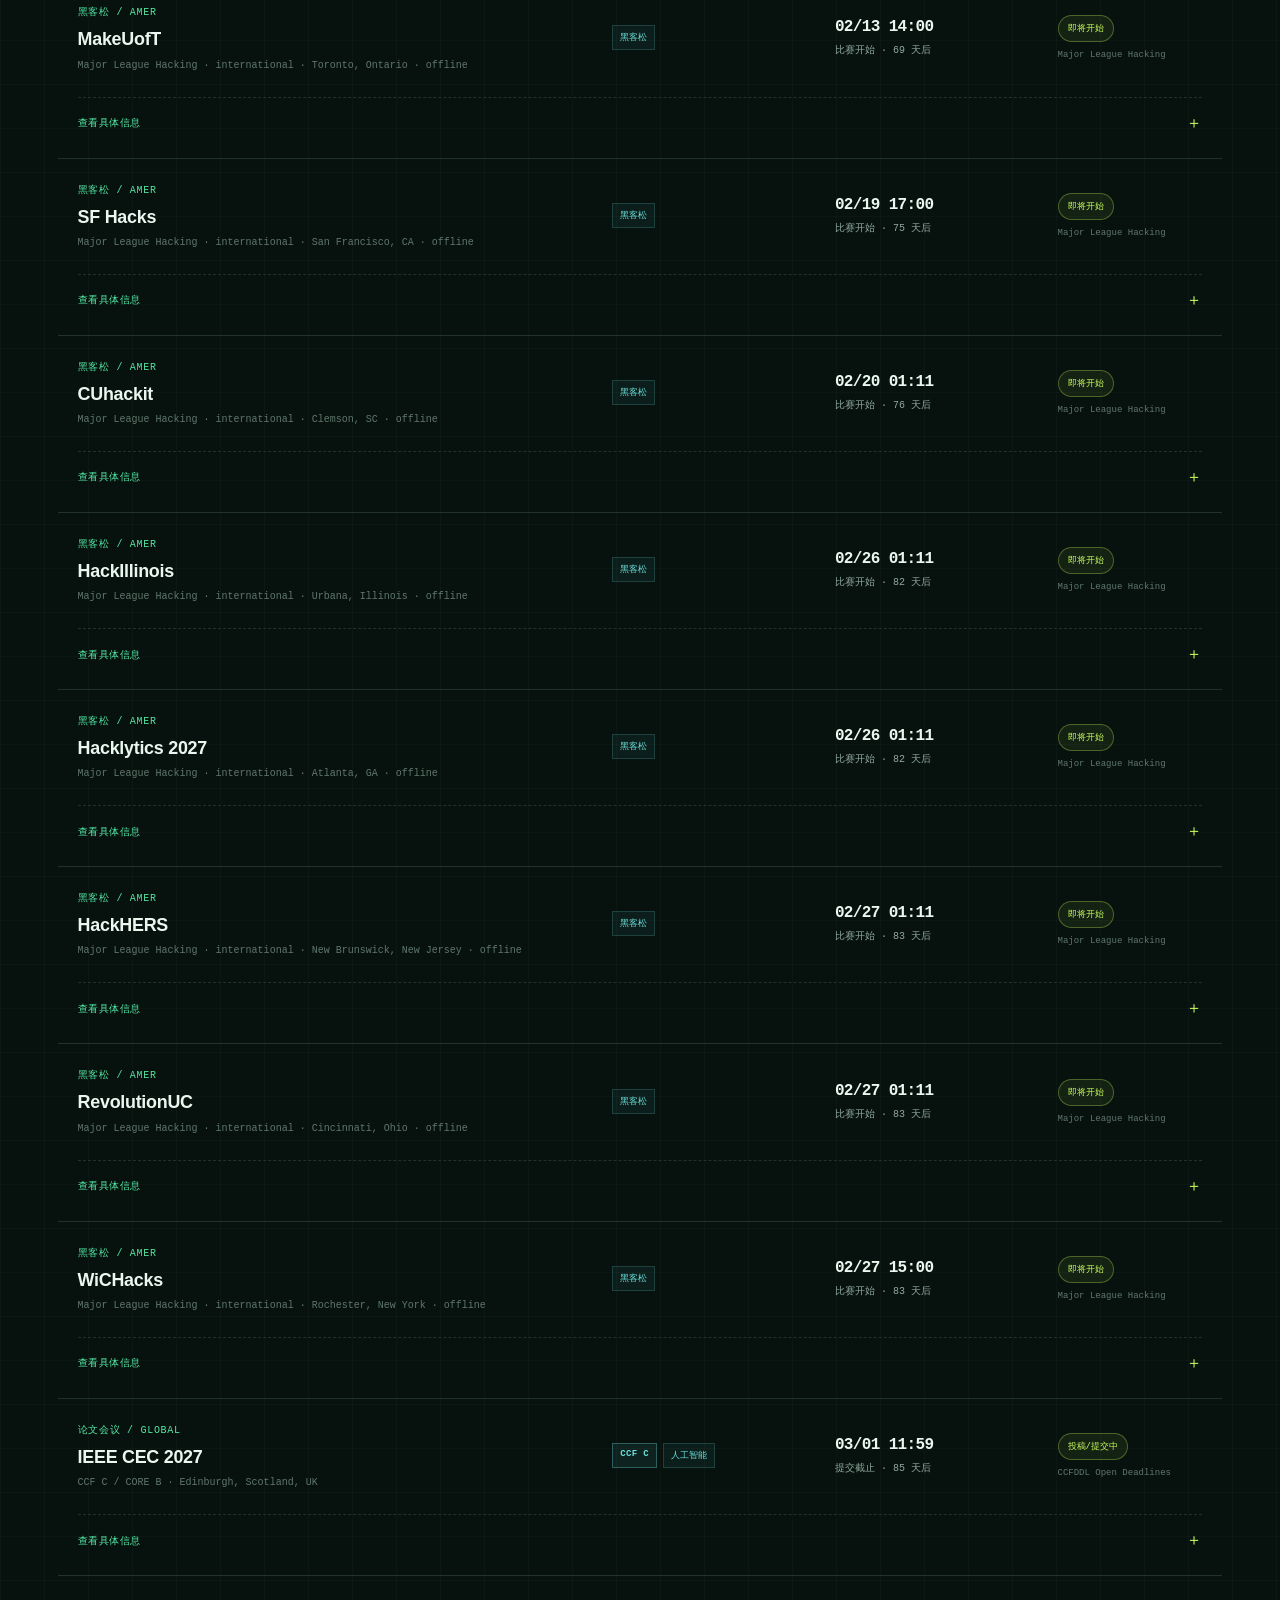
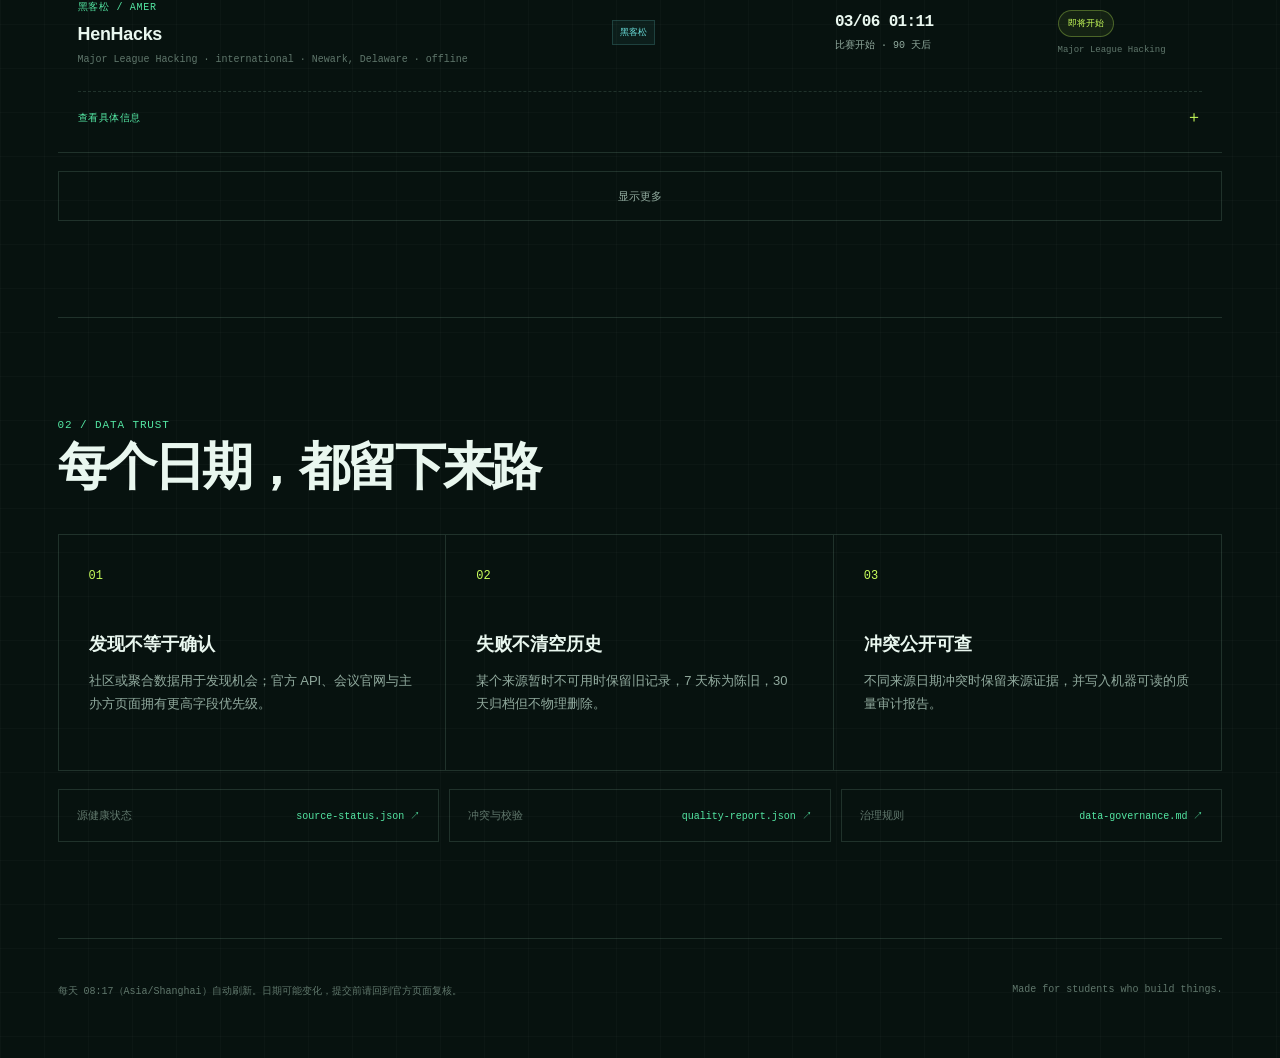
==== commit 04b4114f: "feat: show CCF ratings on conference cards" ====
--- a/index.html
+++ b/index.html
@@ -64,7 +64,7 @@
         <label class="select-wrap"><span>期限</span><select id="windowFilter"><option value="all">全部时间</option><option value="7">7 天内</option><option value="30">30 天内</option><option value="90">90 天内</option></select></label>
         <label class="check-wrap"><input id="expiredToggle" type="checkbox"><span>显示已结束</span></label>
       </div>
-      <p class="catalog-legend"><span>★</span> 表示赛事名称已匹配到 <a href="https://github.com/xcg1125/college-competition-ddl/blob/main/competitions.json" target="_blank" rel="noreferrer">college-competition-ddl 目录</a>，仅代表目录收录。论文会议保留 CCF / CORE / TH-CPL 标签；推免院校的 985 / 211 / 双一流标签可叠加显示。</p>
+      <p class="catalog-legend"><span>★</span> 表示赛事名称已匹配到 <a href="https://github.com/xcg1125/college-competition-ddl/blob/main/competitions.json" target="_blank" rel="noreferrer">college-competition-ddl 目录</a>，仅代表目录收录。论文会议直接显示 CCF A / B / C（或非 CCF）评级标签，并保留 CORE / TH-CPL 信息；推免院校的 985 / 211 / 双一流标签可叠加显示。</p>
 
       <div class="timeline-head" aria-hidden="true">
         <span>EVENT / SOURCE</span><span>TRACK</span><span>DEADLINE</span><span>STATUS</span>
--- a/assets/style.css
+++ b/assets/style.css
@@ -92,6 +92,11 @@
 .event-meta { margin: 8px 0 0; color: var(--dim); font: 10px var(--font-mono); white-space: nowrap; overflow: hidden; text-overflow: ellipsis; }
 .event-categories { display: flex; flex-wrap: wrap; gap: 6px; }
 .tag { padding: 5px 7px; color: var(--cyan); background: rgba(109,225,223,.06); border: 1px solid rgba(109,225,223,.18); font: 9px var(--font-mono); }
+.rank-tag { font-weight: 800; letter-spacing: .04em; }
+.rank-ccf-a { color: var(--acid); background: rgba(201,255,91,.09); border-color: rgba(201,255,91,.38); }
+.rank-ccf-b { color: var(--warn); background: rgba(255,191,105,.08); border-color: rgba(255,191,105,.34); }
+.rank-ccf-c { color: var(--cyan); background: rgba(109,225,223,.08); border-color: rgba(109,225,223,.32); }
+.rank-ccf-none { color: var(--dim); background: rgba(145,170,158,.05); border-color: rgba(145,170,158,.18); }
 .tier-tag { font-weight: 750; letter-spacing: .03em; }
 .tier-985 { color: var(--acid); background: rgba(201,255,91,.08); border-color: rgba(201,255,91,.32); }
 .tier-211 { color: var(--warn); background: rgba(255,191,105,.07); border-color: rgba(255,191,105,.3); }
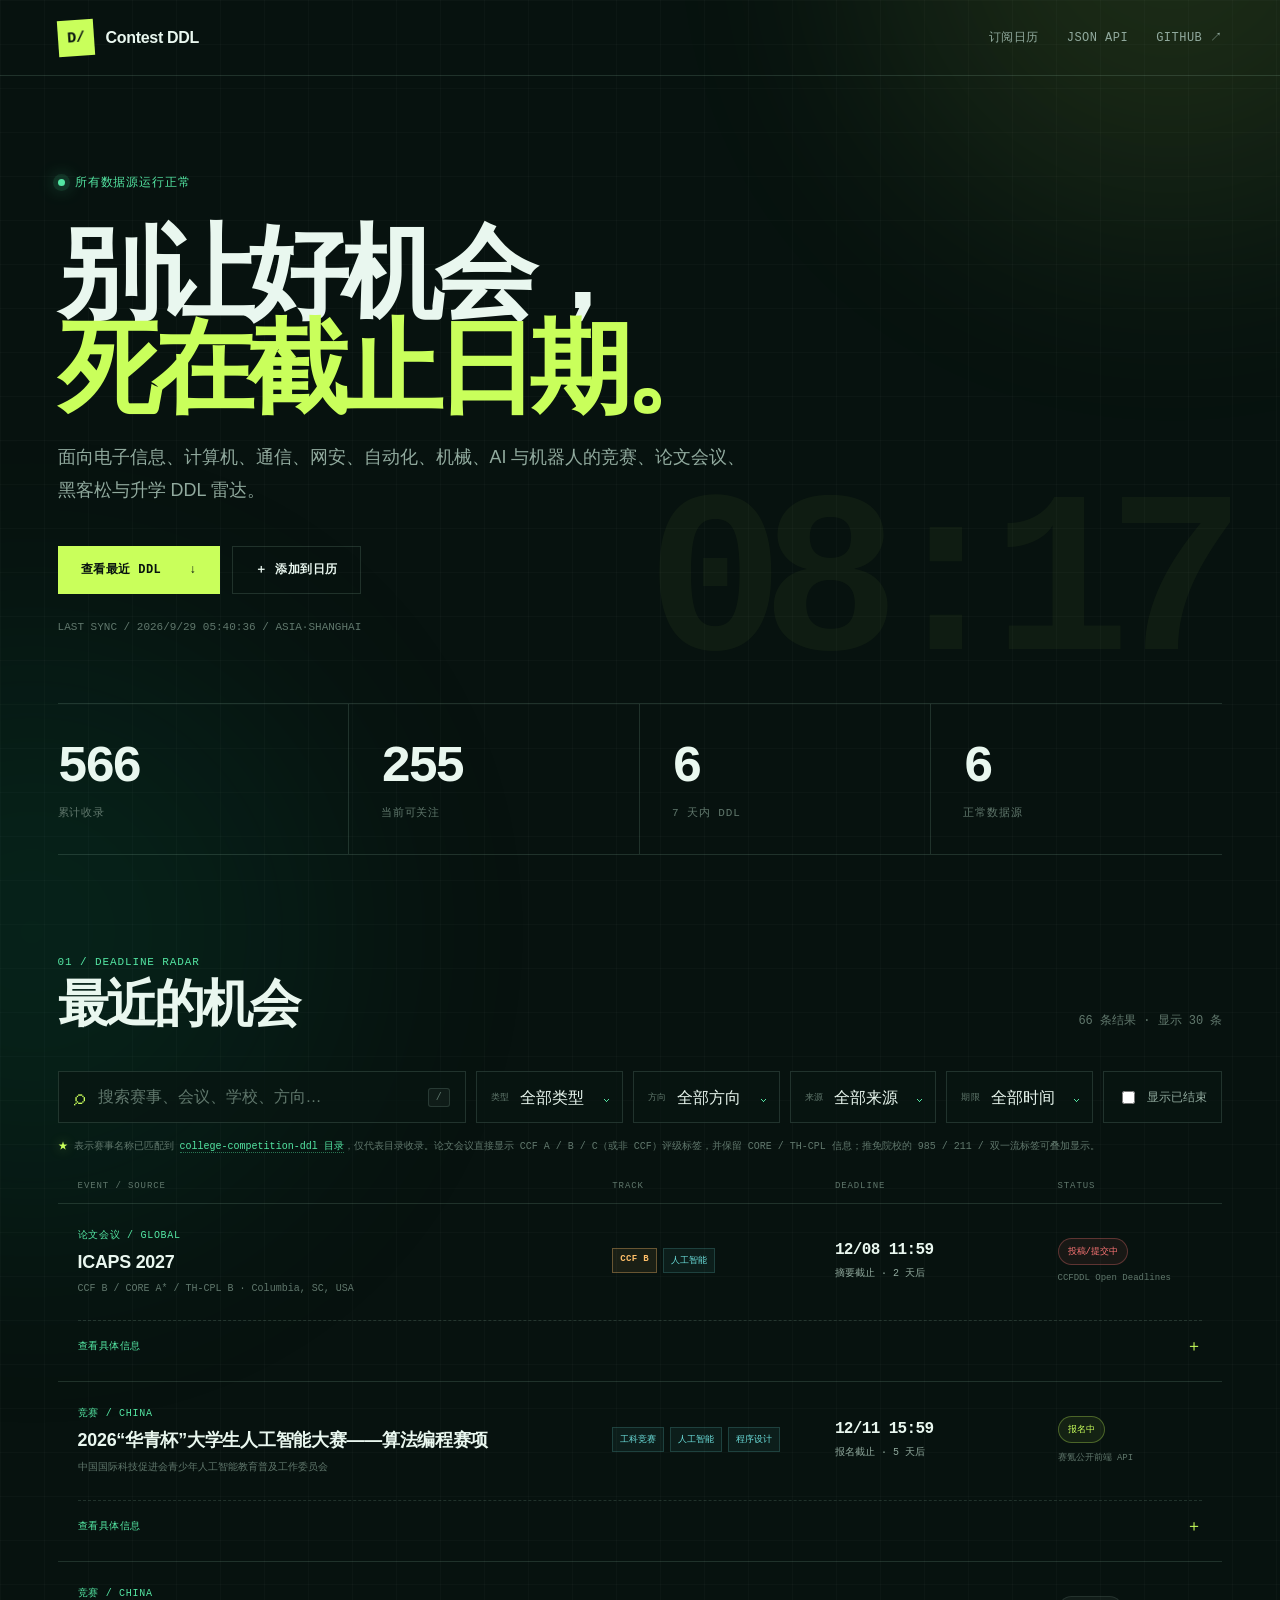
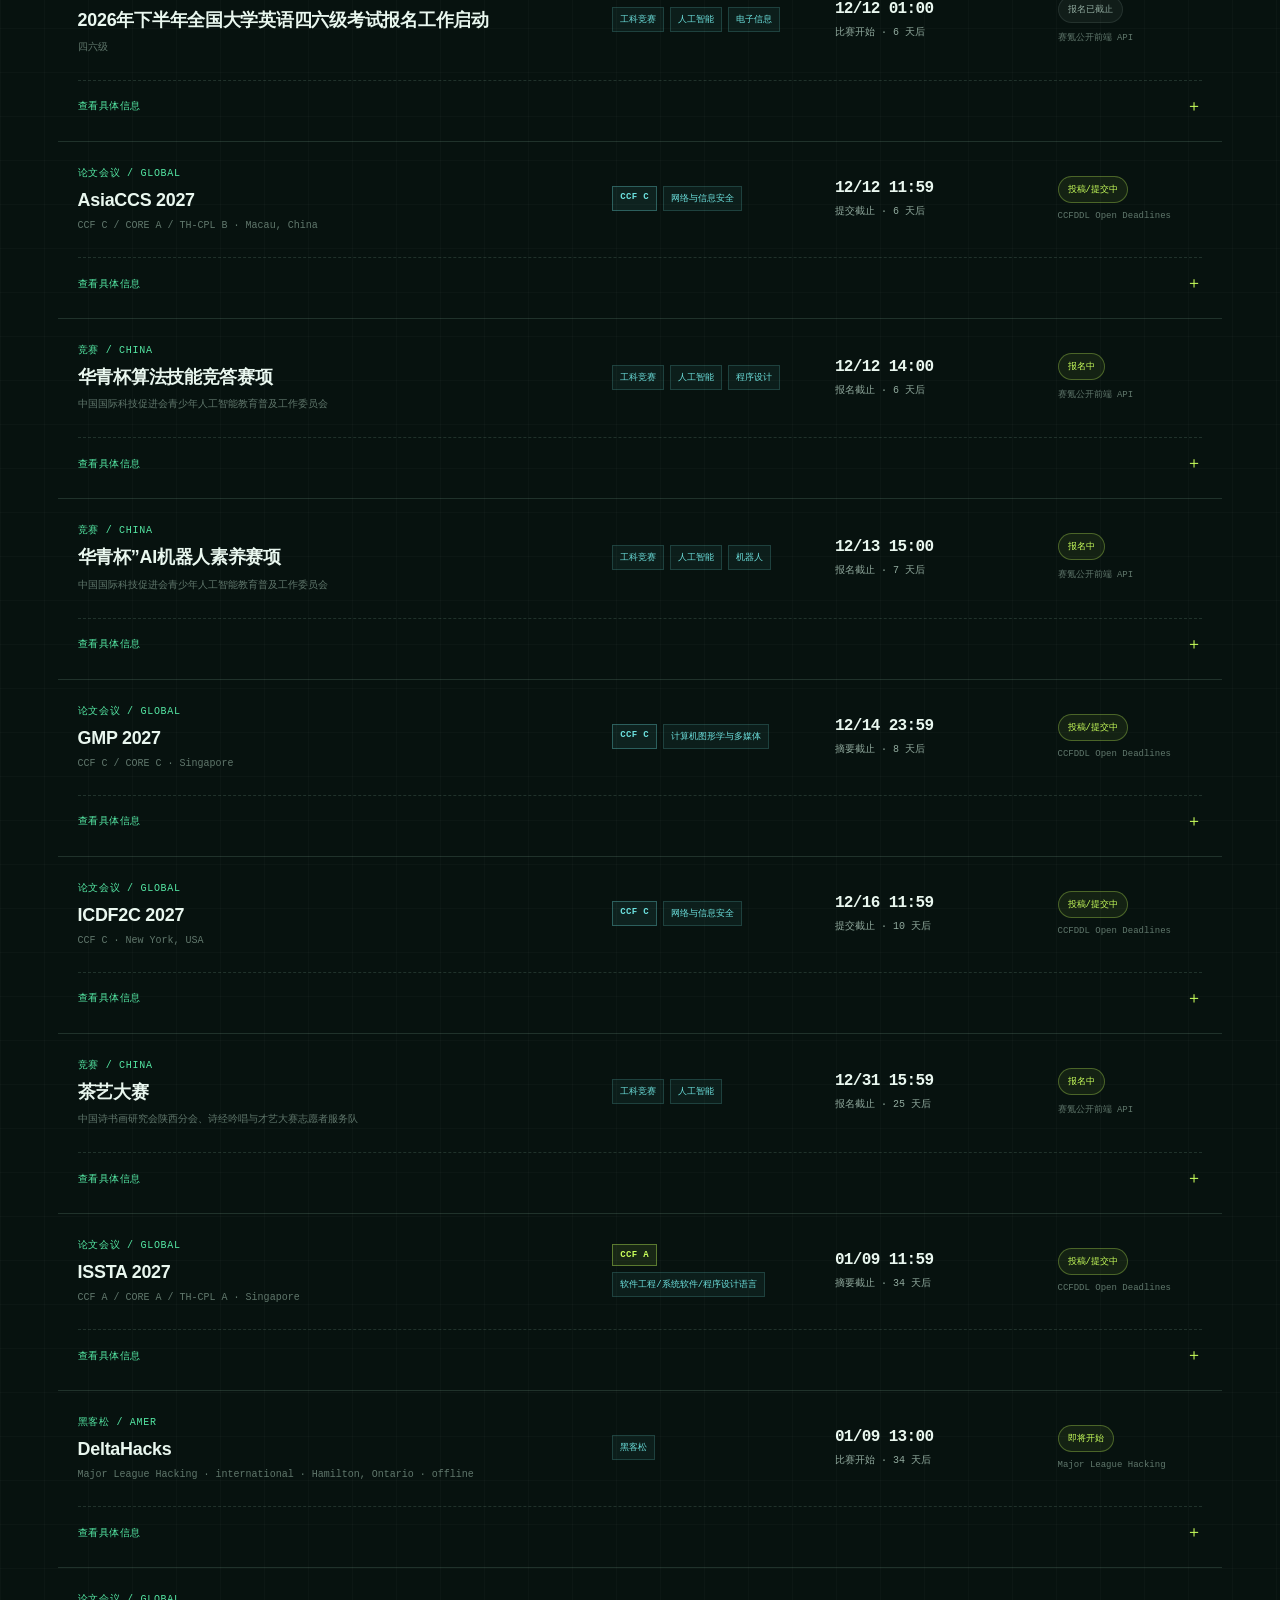
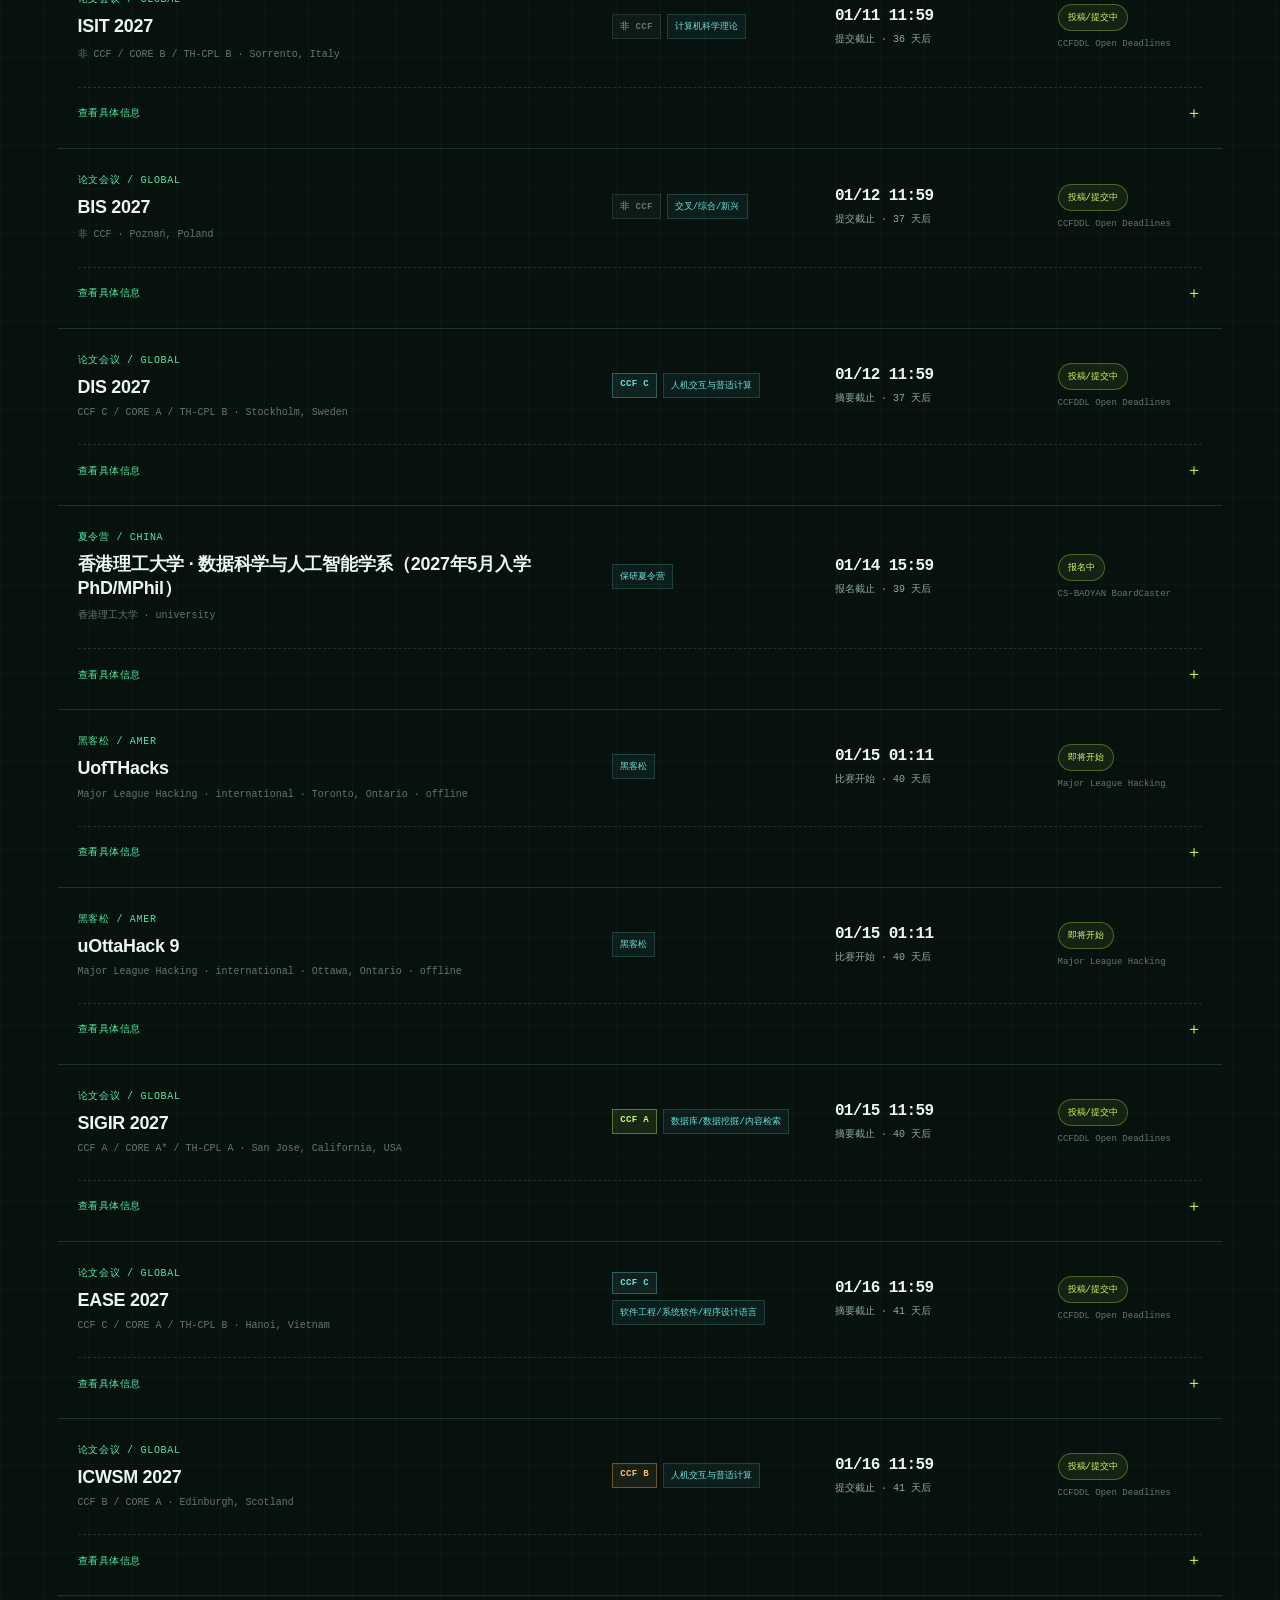
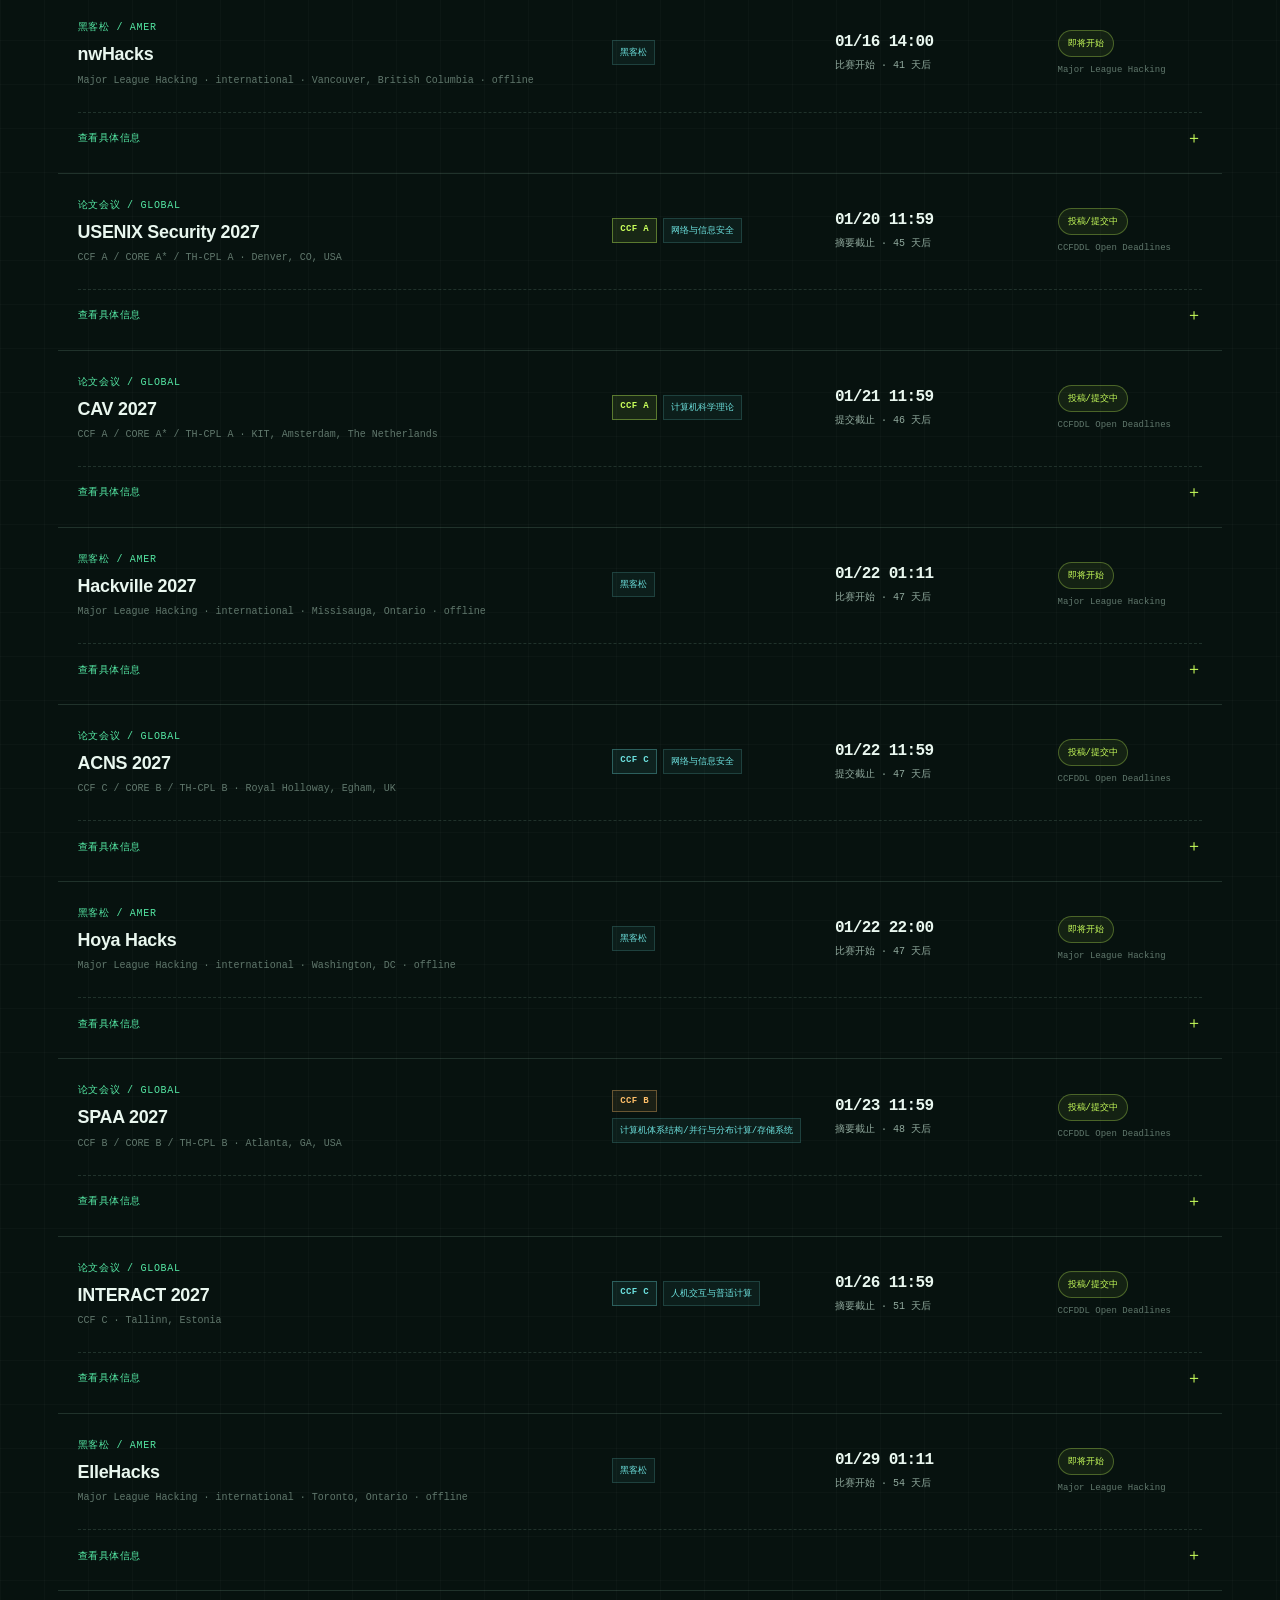
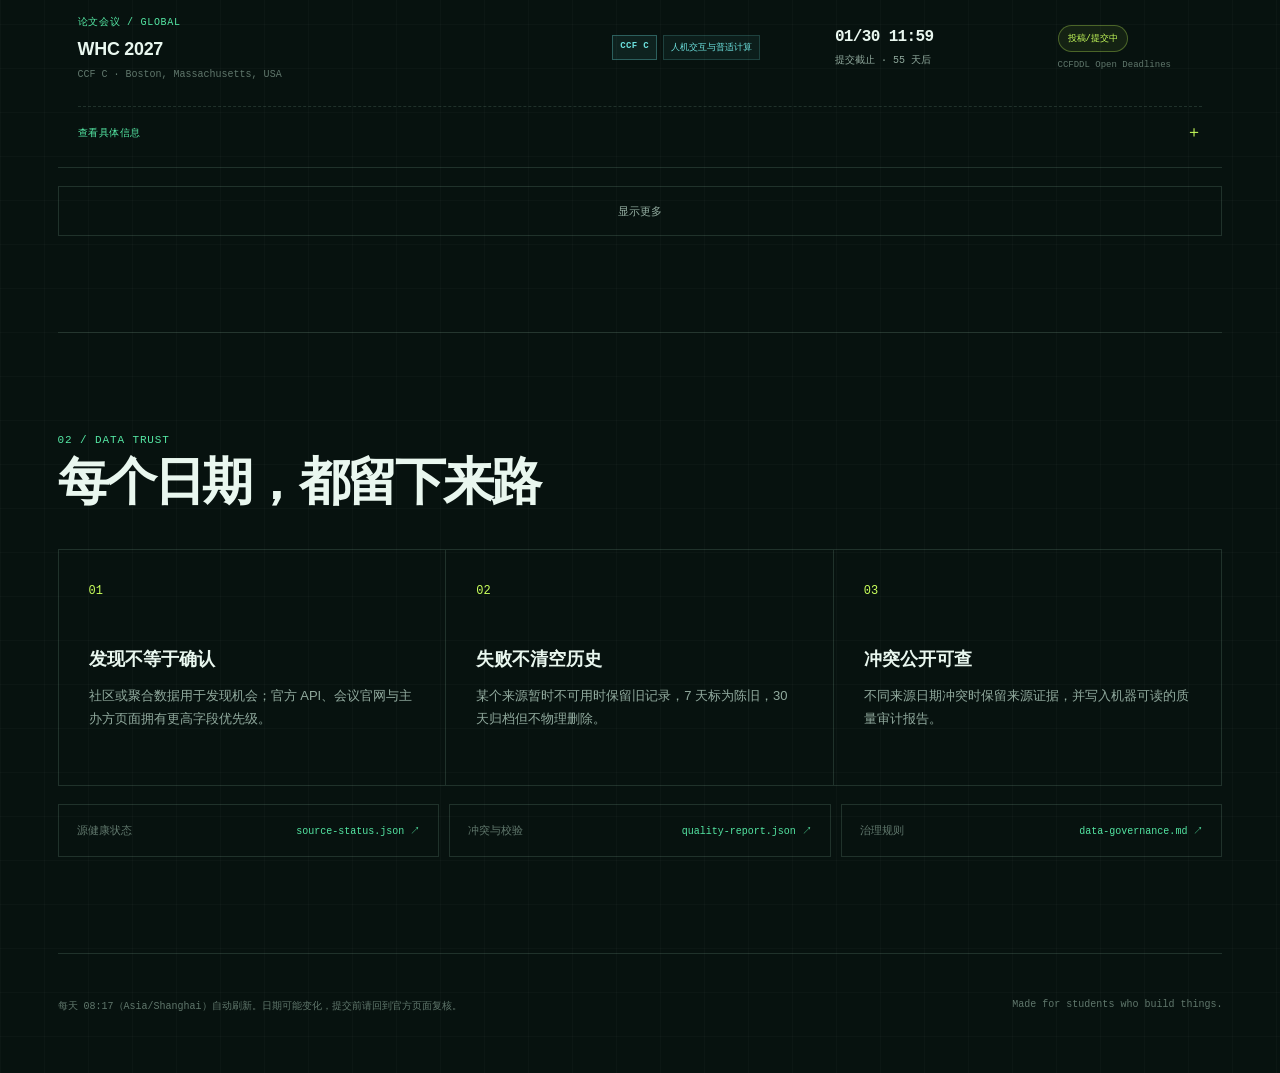
==== commit a74c625b: "Read local Contest DDL snapshots with browser caching" ====
--- a/index.html
+++ b/index.html
@@ -26,7 +26,7 @@
 
   <main>
     <section class="hero">
-      <div class="eyebrow"><span class="live-dot"></span><span id="healthText">正在连接数据源</span></div>
+      <div class="eyebrow"><span class="live-dot"></span><span id="healthText">正在读取本站快照</span></div>
       <h1>别让好机会，<br><em>死在截止日期。</em></h1>
       <p>面向电子信息、计算机、通信、网安、自动化、机械、AI 与机器人的竞赛、论文会议、黑客松与升学 DDL 雷达。</p>
       <div class="hero-actions">
